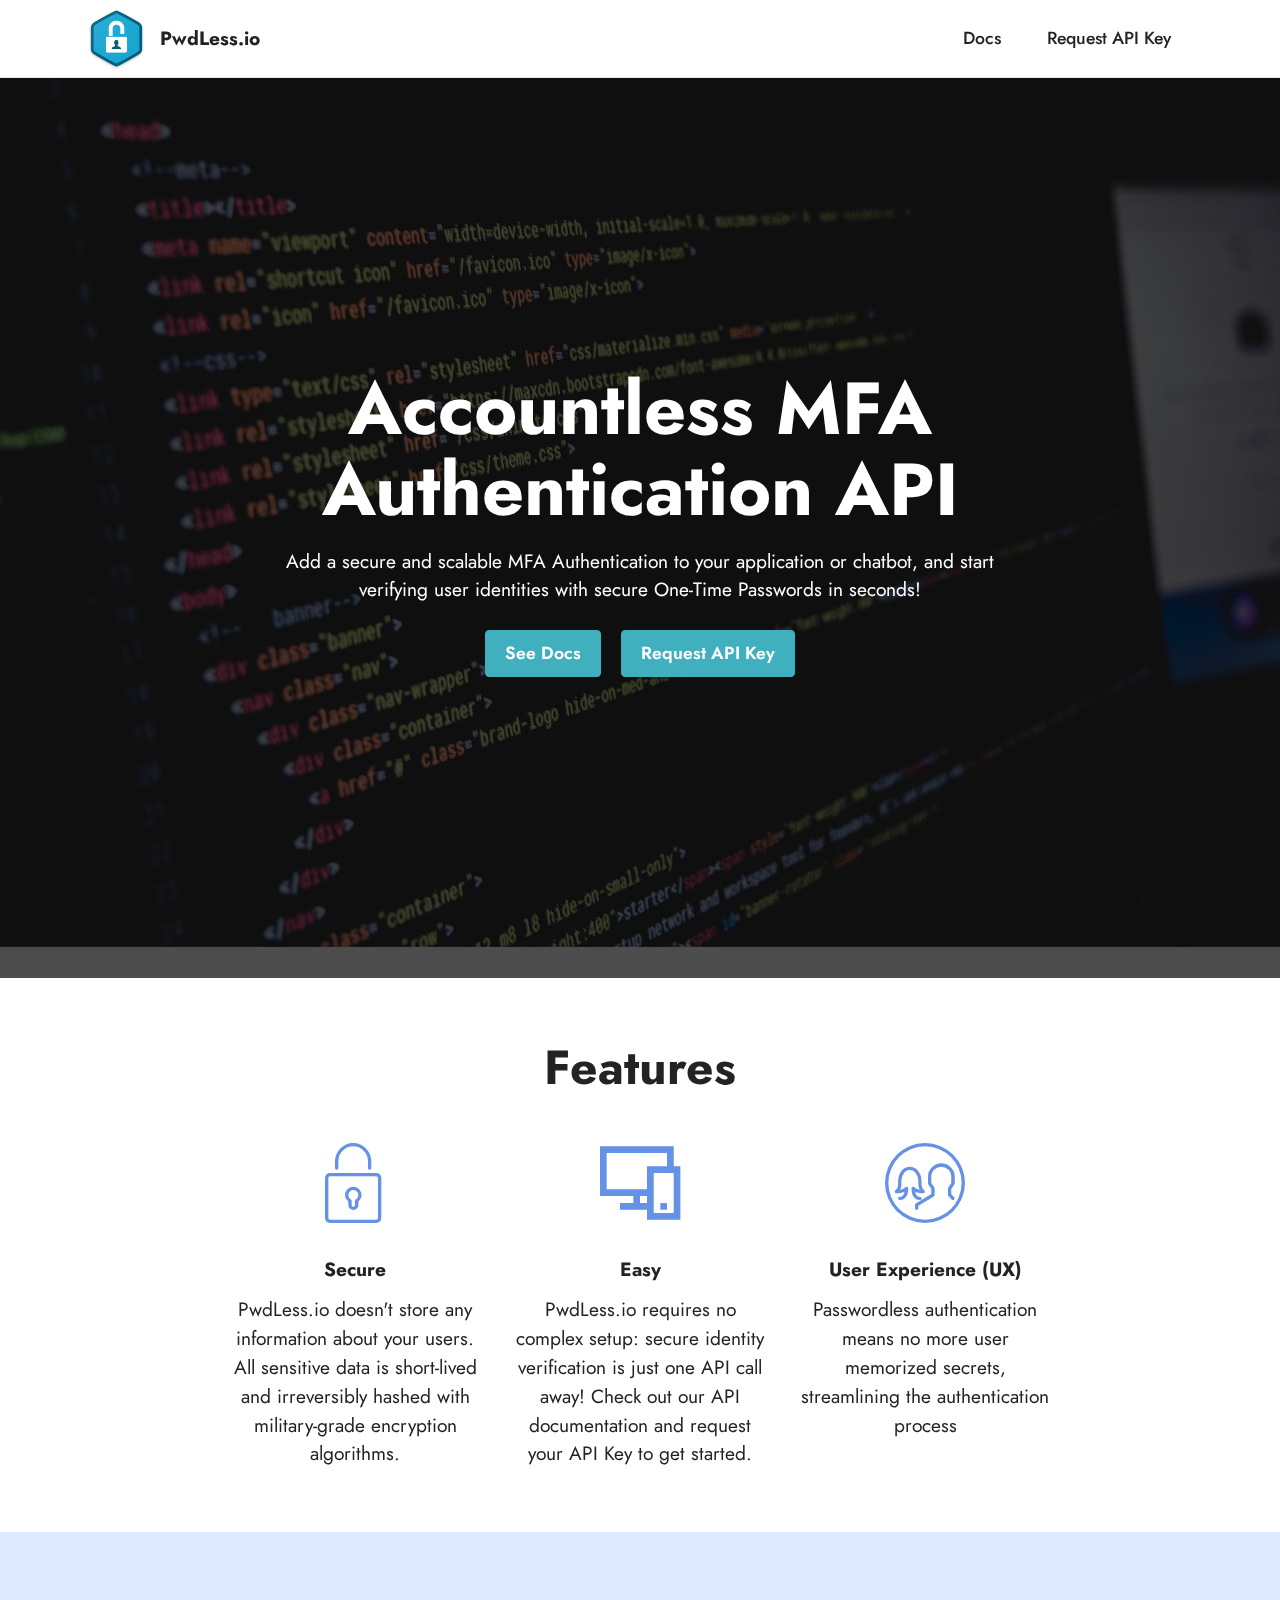
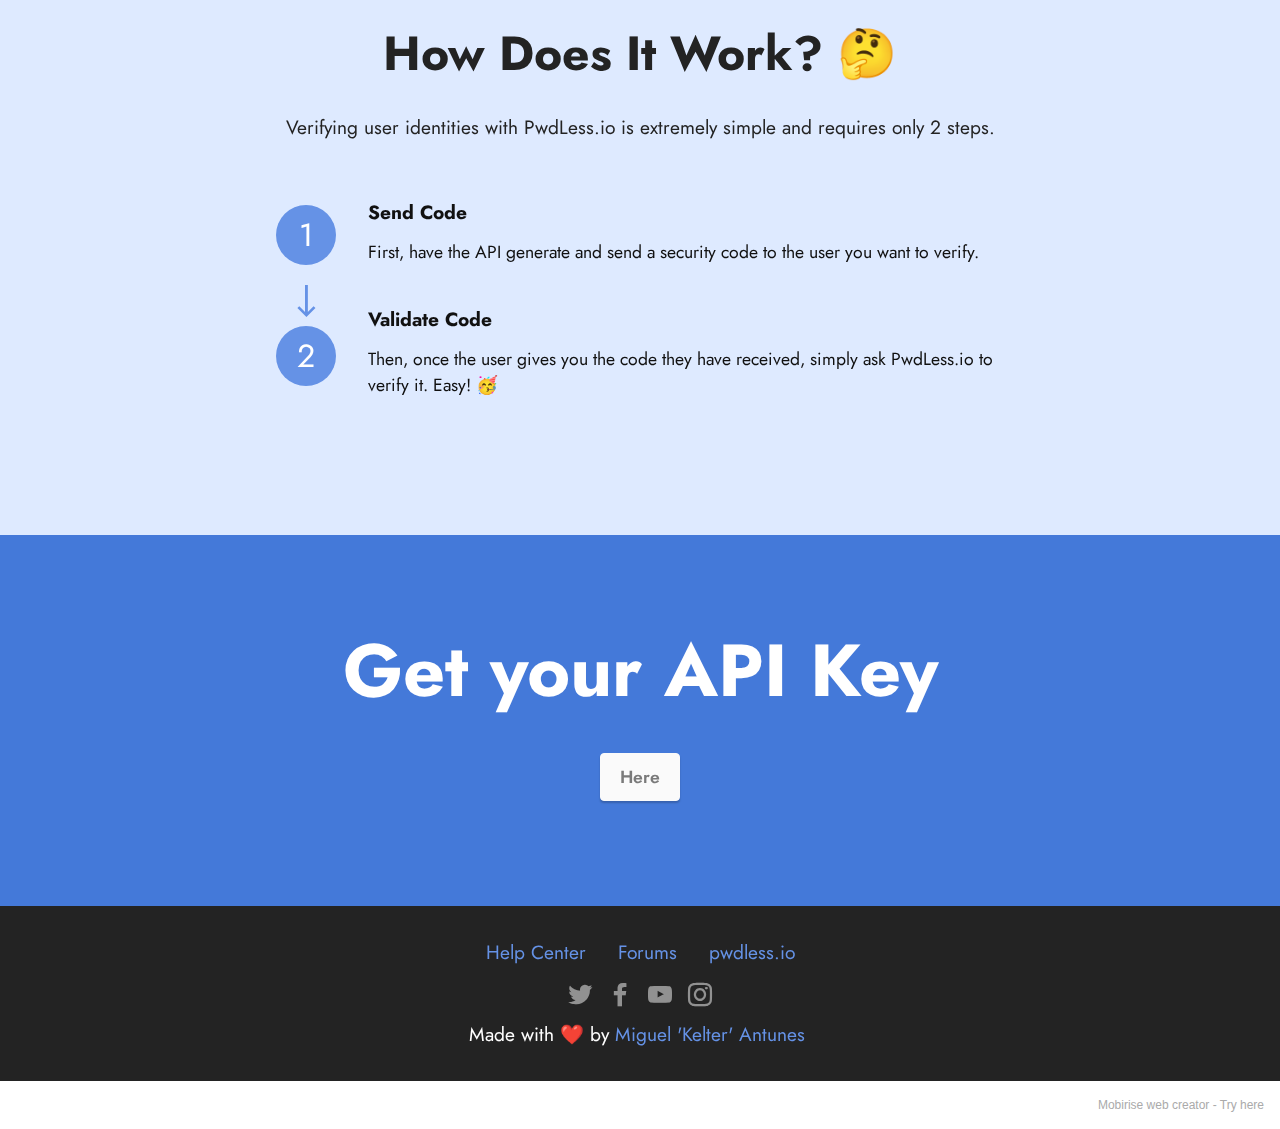
==== index.html @ aa544a19 "footer" ====
<!DOCTYPE html>
<html  >
<head>
  <!-- Site made with Mobirise Website Builder v5.3.5, https://mobirise.com -->
  <meta charset="UTF-8">
  <meta http-equiv="X-UA-Compatible" content="IE=edge">
  <meta name="generator" content="Mobirise v5.3.5, mobirise.com">
  <meta name="viewport" content="width=device-width, initial-scale=1, minimum-scale=1">
  <link rel="shortcut icon" href="assets/images/web-hi-res-512-121x121.png" type="image/x-icon">
  <meta name="description" content="">
  
  
  <title>Home</title>
  <link rel="stylesheet" href="assets/web/assets/mobirise-icons2/mobirise2.css">
  <link rel="stylesheet" href="assets/web/assets/mobirise-icons/mobirise-icons.css">
  <link rel="stylesheet" href="assets/tether/tether.min.css">
  <link rel="stylesheet" href="assets/bootstrap/css/bootstrap.min.css">
  <link rel="stylesheet" href="assets/bootstrap/css/bootstrap-grid.min.css">
  <link rel="stylesheet" href="assets/bootstrap/css/bootstrap-reboot.min.css">
  <link rel="stylesheet" href="assets/dropdown/css/style.css">
  <link rel="stylesheet" href="assets/socicon/css/styles.css">
  <link rel="stylesheet" href="assets/theme/css/style.css">
  <link rel="preload" href="https://fonts.googleapis.com/css?family=Jost:100,200,300,400,500,600,700,800,900,100i,200i,300i,400i,500i,600i,700i,800i,900i&display=swap" as="style" onload="this.onload=null;this.rel='stylesheet'">
  <noscript><link rel="stylesheet" href="https://fonts.googleapis.com/css?family=Jost:100,200,300,400,500,600,700,800,900,100i,200i,300i,400i,500i,600i,700i,800i,900i&display=swap"></noscript>
  <link rel="preload" as="style" href="assets/mobirise/css/mbr-additional.css"><link rel="stylesheet" href="assets/mobirise/css/mbr-additional.css" type="text/css">
  
  
  
  
</head>
<body>
  
  <section class="menu cid-s48OLK6784" once="menu" id="menu1-h">
    
    <nav class="navbar navbar-dropdown navbar-expand-lg">
        <div class="container">
            <div class="navbar-brand">
                <span class="navbar-logo">
                    <a href="https://pwdless.io/">
                        <img src="assets/images/web-hi-res-512-121x121.png" alt="pwdless.io" style="height: 3.8rem;">
                    </a>
                </span>
                <span class="navbar-caption-wrap"><a class="navbar-caption text-black display-7" href="https://mobiri.se">PwdLess.io</a></span>
            </div>
            <button class="navbar-toggler" type="button" data-toggle="collapse" data-target="#navbarSupportedContent" aria-controls="navbarNavAltMarkup" aria-expanded="false" aria-label="Toggle navigation">
                <div class="hamburger">
                    <span></span>
                    <span></span>
                    <span></span>
                    <span></span>
                </div>
            </button>
            <div class="collapse navbar-collapse" id="navbarSupportedContent">
                <ul class="navbar-nav nav-dropdown nav-right" data-app-modern-menu="true"><li class="nav-item"><a class="nav-link link text-black text-primary display-4" href="https://pwdless.io/#">Docs</a></li><li class="nav-item"><a class="nav-link link text-black text-primary display-4" href="https://pwdless.io/#">Request API Key</a></li></ul>
                
                
            </div>
        </div>
    </nav>

</section>

<section class="header1 cid-s48MCQYojq mbr-fullscreen mbr-parallax-background" id="header1-f">

    

    <div class="mbr-overlay" style="opacity: 0.7; background-color: rgb(0, 0, 0);"></div>

    <div class="align-center container">
        <div class="row justify-content-center">
            <div class="col-12 col-lg-8">
                <h1 class="mbr-section-title mbr-fonts-style mb-3 display-1"><strong>Accountless MFA Authentication API</strong></h1>
                
                <p class="mbr-text mbr-fonts-style display-7">Add a secure and scalable MFA Authentication to your application or chatbot, and start verifying user identities with secure One-Time Passwords in seconds!</p>
                <div class="mbr-section-btn mt-3"><a class="btn btn-success display-4" href="https://pwdless.io/#">See Docs</a> <a class="btn btn-success display-4" href="https://pwdless.io/#">Request API Key</a></div>
            </div>
        </div>
    </div>
</section>

<section class="features1 cid-swyswLSyvm" id="features1-l">
    

    
    <div class="container">
        <div class="row">
            <div class="col-12 col-lg-9">
                <h3 class="mbr-section-title mbr-fonts-style align-center mb-0 display-2">
                    <strong>Features</strong>
                </h3>
                
            </div>
        </div>
        <div class="row">
            <div class="card col-12 col-md-6 col-lg-3">
                <div class="card-wrapper">
                    <div class="card-box align-center">
                        <div class="iconfont-wrapper">
                            <span class="mbr-iconfont mbri-lock"></span>
                        </div>
                        <h5 class="card-title mbr-fonts-style display-7"><strong>Secure</strong></h5>
                        <p class="card-text mbr-fonts-style display-7">PwdLess.io doesn't store any information about your users. All sensitive data is short-lived and irreversibly hashed with military-grade encryption algorithms.</p>
                    </div>
                </div>
            </div>
            <div class="card col-12 col-md-6 col-lg-3">
                <div class="card-wrapper">
                    <div class="card-box align-center">
                        <div class="iconfont-wrapper">
                            <span class="mbr-iconfont mobi-mbri-responsive-2 mobi-mbri"></span>
                        </div>
                        <h5 class="card-title mbr-fonts-style display-7"><strong>Easy</strong></h5>
                        <p class="card-text mbr-fonts-style display-7">PwdLess.io requires no complex setup: secure identity verification is just one API call away! Check out our API documentation and request your API Key to get started.</p>
                    </div>
                </div>
            </div>
            <div class="card col-12 col-md-6 col-lg-3">
                <div class="card-wrapper">
                    <div class="card-box align-center">
                        <div class="iconfont-wrapper">
                            <span class="mbr-iconfont mbri-users"></span>
                        </div>
                        <h5 class="card-title mbr-fonts-style display-7"><strong>User Experience (UX)</strong></h5>
                        <p class="card-text mbr-fonts-style display-7">Passwordless authentication means no more user memorized secrets, streamlining the authentication process</p>
                    </div>
                </div>
            </div>
            
        </div>
    </div>
</section>

<section class="features19 cid-swyvtxEwFN" id="features20-n">

    
    
    <div class="container">
        <div class="row justify-content-center">
            <div class="col-md-12 col-lg-9">
                <div class="card-wrapper pb-4">
                    <div class="card-box align-center">
                        <h4 class="card-title mbr-fonts-style mb-4 display-2"><strong>How Does It Work? 🤔</strong></h4>
                        <p class="mbr-text mbr-fonts-style mb-4 display-7">
                            Verifying user identities with PwdLess.io is extremely simple and requires only 2 steps.</p>
                        
                    </div>
                </div>
            </div>
            <div class="col-12 col-md-8">
                <div class="item mbr-flex">
                    <div class="icon-box">
                        <span class="step-number mbr-fonts-style display-5">1</span>
                    </div>
                    <div class="text-box">
                        <h4 class="icon-title card-title mbr-black mbr-fonts-style display-7"><strong>Send Code</strong></h4>
                        <h5 class="icon-text mbr-black mbr-fonts-style display-4">First, have the API generate and send a security code to the user you want to verify.</h5>
                    </div>
                </div>
                <div class="item mbr-flex last">
                    <div class="icon-box">
                        <span class="step-number mbr-fonts-style display-5">2</span>
                    </div>
                    <div class="text-box">
                        <h4 class="icon-title card-title mbr-black mbr-fonts-style display-7">
                            <strong>Validate Code</strong></h4>
                        <h5 class="icon-text mbr-black mbr-fonts-style display-4">Then, once the user gives you the code they have received, simply ask PwdLess.io to verify it. Easy! 🥳</h5>
                    </div>
                </div>
                
                
                
                
                
                
                
                
            </div>
        </div>
    </div>
</section>

<section class="info1 cid-swywL9Rczy" id="info1-o">
    
    
    <div class="align-center container">
        <div class="row justify-content-center">
            <div class="col-12 col-lg-8">
                <h3 class="mbr-section-title mb-4 mbr-fonts-style display-1">
                    <strong>Get your API Key</strong></h3>
                
                <div class="mbr-section-btn"><a class="btn btn-white display-4" href="https://mobiri.se">Here</a></div>
            </div>
        </div>
    </div>
</section>

<section class="footer3 cid-s48P1Icc8J" once="footers" id="footer3-i">

    

    

    <div class="container">
        <div class="media-container-row align-center mbr-white">
            <div class="row row-links">
                <ul class="foot-menu">
                    
                    
                    
                    
                    
                <li class="foot-menu-item mbr-fonts-style display-7"><a href="index.html" class="text-primary">Help Center</a></li><li class="foot-menu-item mbr-fonts-style display-7"><a href="index.html" class="text-primary">Forums</a></li><li class="foot-menu-item mbr-fonts-style display-7"><a href="index.html" class="text-primary">pwdless.io</a></li></ul>
            </div>
            <div class="row social-row">
                <div class="social-list align-right pb-2">
                    
                    
                    
                    
                    
                    
                <div class="soc-item">
                        <a href="https://pwdless.io/#" target="_blank">
                            <span class="mbr-iconfont mbr-iconfont-social socicon-twitter socicon"></span>
                        </a>
                    </div><div class="soc-item">
                        <a href="https://pwdless.io/#" target="_blank">
                            <span class="mbr-iconfont mbr-iconfont-social socicon-facebook socicon"></span>
                        </a>
                    </div><div class="soc-item">
                        <a href="https://pwdless.io/#" target="_blank">
                            <span class="mbr-iconfont mbr-iconfont-social socicon-youtube socicon"></span>
                        </a>
                    </div><div class="soc-item">
                        <a href="https://pwdless.io/#" target="_blank">
                            <span class="mbr-iconfont mbr-iconfont-social socicon-instagram socicon"></span>
                        </a>
                    </div></div>
            </div>
            <div class="row row-copirayt">
                <p class="mbr-text mb-0 mbr-fonts-style mbr-white align-center display-7">
                    Made with&nbsp;❤️ by <a href="https://miguel-antunes.outsystemscloud.com/aboutme/?ref=pwdless.io" class="text-primary" target="_blank">Miguel 'Kelter' Antunes</a>&nbsp;</p>
            </div>
        </div>
    </div>
</section><section style="background-color: #fff; font-family: -apple-system, BlinkMacSystemFont, 'Segoe UI', 'Roboto', 'Helvetica Neue', Arial, sans-serif; color:#aaa; font-size:12px; padding: 0; align-items: center; display: flex;"><a href="https://mobirise.site/h" style="flex: 1 1; height: 3rem; padding-left: 1rem;"></a><p style="flex: 0 0 auto; margin:0; padding-right:1rem;">Mobirise web creator - <a href="https://mobirise.site/o" style="color:#aaa;">Try here</a></p></section><script src="assets/web/assets/jquery/jquery.min.js"></script>  <script src="assets/popper/popper.min.js"></script>  <script src="assets/tether/tether.min.js"></script>  <script src="assets/bootstrap/js/bootstrap.min.js"></script>  <script src="assets/smoothscroll/smooth-scroll.js"></script>  <script src="assets/parallax/jarallax.min.js"></script>  <script src="assets/dropdown/js/nav-dropdown.js"></script>  <script src="assets/dropdown/js/navbar-dropdown.js"></script>  <script src="assets/touchswipe/jquery.touch-swipe.min.js"></script>  <script src="assets/theme/js/script.js"></script>  
  
  
</body>
</html>
---- assets/web/assets/mobirise-icons2/mobirise2.css ----
@font-face {
  font-family: 'Moririse2';
  font-display: swap;
  src:  url('mobirise2.eot?f2bix4');
  src:  url('mobirise2.eot?f2bix4#iefix') format('embedded-opentype'),
    url('mobirise2.ttf?f2bix4') format('truetype'),
    url('mobirise2.woff?f2bix4') format('woff'),
    url('mobirise2.svg?f2bix4#mobirise2') format('svg');
  font-weight: normal;
  font-style: normal;
}

[class^="mobi-"], [class*=" mobi-"] {
  /* use !important to prevent issues with browser extensions that change fonts */
  font-family: 'Moririse2' !important;
  speak: none;
  font-style: normal;
  font-weight: normal;
  font-variant: normal;
  text-transform: none;
  line-height: 1;

  /* Better Font Rendering =========== */
  -webkit-font-smoothing: antialiased;
  -moz-osx-font-smoothing: grayscale;
}

.mobi-mbri-add-submenu:before {
  content: "\e900";
}
.mobi-mbri-alert:before {
  content: "\e901";
}
.mobi-mbri-align-center:before {
  content: "\e902";
}
.mobi-mbri-align-justify:before {
  content: "\e903";
}
.mobi-mbri-align-left:before {
  content: "\e904";
}
.mobi-mbri-align-right:before {
  content: "\e905";
}
.mobi-mbri-android:before {
  content: "\e906";
}
.mobi-mbri-apple:before {
  content: "\e907";
}
.mobi-mbri-arrow-down:before {
  content: "\e908";
}
.mobi-mbri-arrow-next:before {
  content: "\e909";
}
.mobi-mbri-arrow-prev:before {
  content: "\e90a";
}
.mobi-mbri-arrow-up:before {
  content: "\e90b";
}
.mobi-mbri-bold:before {
  content: "\e90c";
}
.mobi-mbri-bookmark:before {
  content: "\e90d";
}
.mobi-mbri-bootstrap:before {
  content: "\e90e";
}
.mobi-mbri-briefcase:before {
  content: "\e90f";
}
.mobi-mbri-browse:before {
  content: "\e910";
}
.mobi-mbri-bulleted-list:before {
  content: "\e911";
}
.mobi-mbri-calendar:before {
  content: "\e912";
}
.mobi-mbri-camera:before {
  content: "\e913";
}
.mobi-mbri-cart-add:before {
  content: "\e914";
}
.mobi-mbri-cart-full:before {
  content: "\e915";
}
.mobi-mbri-cash:before {
  content: "\e916";
}
.mobi-mbri-change-style:before {
  content: "\e917";
}
.mobi-mbri-chat:before {
  content: "\e918";
}
.mobi-mbri-clock:before {
  content: "\e919";
}
.mobi-mbri-close:before {
  content: "\e91a";
}
.mobi-mbri-cloud:before {
  content: "\e91b";
}
.mobi-mbri-code:before {
  content: "\e91c";
}
.mobi-mbri-contact-form:before {
  content: "\e91d";
}
.mobi-mbri-credit-card:before {
  content: "\e91e";
}
.mobi-mbri-cursor-click:before {
  content: "\e91f";
}
.mobi-mbri-cust-feedback:before {
  content: "\e920";
}
.mobi-mbri-database:before {
  content: "\e921";
}
.mobi-mbri-delivery:before {
  content: "\e922";
}
.mobi-mbri-desktop:before {
  content: "\e923";
}
.mobi-mbri-devices:before {
  content: "\e924";
}
.mobi-mbri-down:before {
  content: "\e925";
}
.mobi-mbri-download-2:before {
  content: "\e926";
}
.mobi-mbri-download:before {
  content: "\e927";
}
.mobi-mbri-drag-n-drop-2:before {
  content: "\e928";
}
.mobi-mbri-drag-n-drop:before {
  content: "\e929";
}
.mobi-mbri-edit-2:before {
  content: "\e92a";
}
.mobi-mbri-edit:before {
  content: "\e92b";
}
.mobi-mbri-error:before {
  content: "\e92c";
}
.mobi-mbri-extension:before {
  content: "\e92d";
}
.mobi-mbri-features:before {
  content: "\e92e";
}
.mobi-mbri-file:before {
  content: "\e92f";
}
.mobi-mbri-flag:before {
  content: "\e930";
}
.mobi-mbri-folder:before {
  content: "\e931";
}
.mobi-mbri-gift:before {
  content: "\e932";
}
.mobi-mbri-github:before {
  content: "\e933";
}
.mobi-mbri-globe-2:before {
  content: "\e934";
}
.mobi-mbri-globe:before {
  content: "\e935";
}
.mobi-mbri-growing-chart:before {
  content: "\e936";
}
.mobi-mbri-hearth:before {
  content: "\e937";
}
.mobi-mbri-help:before {
  content: "\e938";
}
.mobi-mbri-home:before {
  content: "\e939";
}
.mobi-mbri-hot-cup:before {
  content: "\e93a";
}
.mobi-mbri-idea:before {
  content: "\e93b";
}
.mobi-mbri-image-gallery:before {
  content: "\e93c";
}
.mobi-mbri-image-slider:before {
  content: "\e93d";
}
.mobi-mbri-info:before {
  content: "\e93e";
}
.mobi-mbri-italic:before {
  content: "\e93f";
}
.mobi-mbri-key:before {
  content: "\e940";
}
.mobi-mbri-laptop:before {
  content: "\e941";
}
.mobi-mbri-layers:before {
  content: "\e942";
}
.mobi-mbri-left-right:before {
  content: "\e943";
}
.mobi-mbri-left:before {
  content: "\e944";
}
.mobi-mbri-letter:before {
  content: "\e945";
}
.mobi-mbri-like:before {
  content: "\e946";
}
.mobi-mbri-link:before {
  content: "\e947";
}
.mobi-mbri-lock:before {
  content: "\e948";
}
.mobi-mbri-login:before {
  content: "\e949";
}
.mobi-mbri-logout:before {
  content: "\e94a";
}
.mobi-mbri-magic-stick:before {
  content: "\e94b";
}
.mobi-mbri-map-pin:before {
  content: "\e94c";
}
.mobi-mbri-menu:before {
  content: "\e94d";
}
.mobi-mbri-mobile-2:before {
  content: "\e94e";
}
.mobi-mbri-mobile-horizontal:before {
  content: "\e94f";
}
.mobi-mbri-mobile:before {
  content: "\e950";
}
.mobi-mbri-mobirise:before {
  content: "\e951";
}
.mobi-mbri-more-horizontal:before {
  content: "\e952";
}
.mobi-mbri-more-vertical:before {
  content: "\e953";
}
.mobi-mbri-music:before {
  content: "\e954";
}
.mobi-mbri-new-file:before {
  content: "\e955";
}
.mobi-mbri-numbered-list:before {
  content: "\e956";
}
.mobi-mbri-opened-folder:before {
  content: "\e957";
}
.mobi-mbri-pages:before {
  content: "\e958";
}
.mobi-mbri-paper-plane:before {
  content: "\e959";
}
.mobi-mbri-paperclip:before {
  content: "\e95a";
}
.mobi-mbri-phone:before {
  content: "\e95b";
}
.mobi-mbri-photo:before {
  content: "\e95c";
}
.mobi-mbri-photos:before {
  content: "\e95d";
}
.mobi-mbri-pin:before {
  content: "\e95e";
}
.mobi-mbri-play:before {
  content: "\e95f";
}
.mobi-mbri-plus:before {
  content: "\e960";
}
.mobi-mbri-preview:before {
  content: "\e961";
}
.mobi-mbri-print:before {
  content: "\e962";
}
.mobi-mbri-protect:before {
  content: "\e963";
}
.mobi-mbri-question:before {
  content: "\e964";
}
.mobi-mbri-quote-left:before {
  content: "\e965";
}
.mobi-mbri-quote-right:before {
  content: "\e966";
}
.mobi-mbri-redo:before {
  content: "\e967";
}
.mobi-mbri-refresh:before {
  content: "\e968";
}
.mobi-mbri-responsive-2:before {
  content: "\e969";
}
.mobi-mbri-responsive:before {
  content: "\e96a";
}
.mobi-mbri-right:before {
  content: "\e96b";
}
.mobi-mbri-rocket:before {
  content: "\e96c";
}
.mobi-mbri-sad-face:before {
  content: "\e96d";
}
.mobi-mbri-sale:before {
  content: "\e96e";
}
.mobi-mbri-save:before {
  content: "\e96f";
}
.mobi-mbri-search:before {
  content: "\e970";
}
.mobi-mbri-setting-2:before {
  content: "\e971";
}
.mobi-mbri-setting-3:before {
  content: "\e972";
}
.mobi-mbri-setting:before {
  content: "\e973";
}
.mobi-mbri-share:before {
  content: "\e974";
}
.mobi-mbri-shopping-bag:before {
  content: "\e975";
}
.mobi-mbri-shopping-basket:before {
  content: "\e976";
}
.mobi-mbri-shopping-cart:before {
  content: "\e977";
}
.mobi-mbri-sites:before {
  content: "\e978";
}
.mobi-mbri-smile-face:before {
  content: "\e979";
}
.mobi-mbri-speed:before {
  content: "\e97a";
}
.mobi-mbri-star:before {
  content: "\e97b";
}
.mobi-mbri-success:before {
  content: "\e97c";
}
.mobi-mbri-sun:before {
  content: "\e97d";
}
.mobi-mbri-sun2:before {
  content: "\e97e";
}
.mobi-mbri-tablet-vertical:before {
  content: "\e97f";
}
.mobi-mbri-tablet:before {
  content: "\e980";
}
.mobi-mbri-target:before {
  content: "\e981";
}
.mobi-mbri-timer:before {
  content: "\e982";
}
.mobi-mbri-to-ftp:before {
  content: "\e983";
}
.mobi-mbri-to-local-drive:before {
  content: "\e984";
}
.mobi-mbri-touch-swipe:before {
  content: "\e985";
}
.mobi-mbri-touch:before {
  content: "\e986";
}
.mobi-mbri-trash:before {
  content: "\e987";
}
.mobi-mbri-underline:before {
  content: "\e988";
}
.mobi-mbri-undo:before {
  content: "\e989";
}
.mobi-mbri-unlink:before {
  content: "\e98a";
}
.mobi-mbri-unlock:before {
  content: "\e98b";
}
.mobi-mbri-up-down:before {
  content: "\e98c";
}
.mobi-mbri-up:before {
  content: "\e98d";
}
.mobi-mbri-update:before {
  content: "\e98e";
}
.mobi-mbri-upload-2:before {
  content: "\e98f";
}
.mobi-mbri-upload:before {
  content: "\e990";
}
.mobi-mbri-user-2:before {
  content: "\e991";
}
.mobi-mbri-user:before {
  content: "\e992";
}
.mobi-mbri-users:before {
  content: "\e993";
}
.mobi-mbri-video-play:before {
  content: "\e994";
}
.mobi-mbri-video:before {
  content: "\e995";
}
.mobi-mbri-watch:before {
  content: "\e996";
}
.mobi-mbri-website-theme-2:before {
  content: "\e997";
}
.mobi-mbri-website-theme:before {
  content: "\e998";
}
.mobi-mbri-wifi:before {
  content: "\e999";
}
.mobi-mbri-windows:before {
  content: "\e99a";
}
.mobi-mbri-zoom-in:before {
  content: "\e99b";
}
.mobi-mbri-zoom-out:before {
  content: "\e99c";
}
---- assets/web/assets/mobirise-icons/mobirise-icons.css ----
@font-face {
  font-family: 'MobiriseIcons';
  src:  url('mobirise-icons.eot?spat4u');
  src:  url('mobirise-icons.eot?spat4u#iefix') format('embedded-opentype'),
    url('mobirise-icons.ttf?spat4u') format('truetype'),
    url('mobirise-icons.woff?spat4u') format('woff'),
    url('mobirise-icons.svg?spat4u#MobiriseIcons') format('svg');
  font-weight: normal;
  font-style: normal;
  font-display: swap;
}

[class^="mbri-"], [class*=" mbri-"] {
  /* use !important to prevent issues with browser extensions that change fonts */
  font-family: MobiriseIcons !important;
  speak: none;
  font-style: normal;
  font-weight: normal;
  font-variant: normal;
  text-transform: none;
  line-height: 1;

  /* Better Font Rendering =========== */
  -webkit-font-smoothing: antialiased;
  -moz-osx-font-smoothing: grayscale;
}

.mbri-add-submenu:before {
  content: "\e900";
}
.mbri-alert:before {
  content: "\e901";
}
.mbri-align-center:before {
  content: "\e902";
}
.mbri-align-justify:before {
  content: "\e903";
}
.mbri-align-left:before {
  content: "\e904";
}
.mbri-align-right:before {
  content: "\e905";
}
.mbri-android:before {
  content: "\e906";
}
.mbri-apple:before {
  content: "\e907";
}
.mbri-arrow-down:before {
  content: "\e908";
}
.mbri-arrow-next:before {
  content: "\e909";
}
.mbri-arrow-prev:before {
  content: "\e90a";
}
.mbri-arrow-up:before {
  content: "\e90b";
}
.mbri-bold:before {
  content: "\e90c";
}
.mbri-bookmark:before {
  content: "\e90d";
}
.mbri-bootstrap:before {
  content: "\e90e";
}
.mbri-briefcase:before {
  content: "\e90f";
}
.mbri-browse:before {
  content: "\e910";
}
.mbri-bulleted-list:before {
  content: "\e911";
}
.mbri-calendar:before {
  content: "\e912";
}
.mbri-camera:before {
  content: "\e913";
}
.mbri-cart-add:before {
  content: "\e914";
}
.mbri-cart-full:before {
  content: "\e915";
}
.mbri-cash:before {
  content: "\e916";
}
.mbri-change-style:before {
  content: "\e917";
}
.mbri-chat:before {
  content: "\e918";
}
.mbri-clock:before {
  content: "\e919";
}
.mbri-close:before {
  content: "\e91a";
}
.mbri-cloud:before {
  content: "\e91b";
}
.mbri-code:before {
  content: "\e91c";
}
.mbri-contact-form:before {
  content: "\e91d";
}
.mbri-credit-card:before {
  content: "\e91e";
}
.mbri-cursor-click:before {
  content: "\e91f";
}
.mbri-cust-feedback:before {
  content: "\e920";
}
.mbri-database:before {
  content: "\e921";
}
.mbri-delivery:before {
  content: "\e922";
}
.mbri-desktop:before {
  content: "\e923";
}
.mbri-devices:before {
  content: "\e924";
}
.mbri-down:before {
  content: "\e925";
}
.mbri-download:before {
  content: "\e989";
}
.mbri-drag-n-drop:before {
  content: "\e927";
}
.mbri-drag-n-drop2:before {
  content: "\e928";
}
.mbri-edit:before {
  content: "\e929";
}
.mbri-edit2:before {
  content: "\e92a";
}
.mbri-error:before {
  content: "\e92b";
}
.mbri-extension:before {
  content: "\e92c";
}
.mbri-features:before {
  content: "\e92d";
}
.mbri-file:before {
  content: "\e92e";
}
.mbri-flag:before {
  content: "\e92f";
}
.mbri-folder:before {
  content: "\e930";
}
.mbri-gift:before {
  content: "\e931";
}
.mbri-github:before {
  content: "\e932";
}
.mbri-globe:before {
  content: "\e933";
}
.mbri-globe-2:before {
  content: "\e934";
}
.mbri-growing-chart:before {
  content: "\e935";
}
.mbri-hearth:before {
  content: "\e936";
}
.mbri-help:before {
  content: "\e937";
}
.mbri-home:before {
  content: "\e938";
}
.mbri-hot-cup:before {
  content: "\e939";
}
.mbri-idea:before {
  content: "\e93a";
}
.mbri-image-gallery:before {
  content: "\e93b";
}
.mbri-image-slider:before {
  content: "\e93c";
}
.mbri-info:before {
  content: "\e93d";
}
.mbri-italic:before {
  content: "\e93e";
}
.mbri-key:before {
  content: "\e93f";
}
.mbri-laptop:before {
  content: "\e940";
}
.mbri-layers:before {
  content: "\e941";
}
.mbri-left-right:before {
  content: "\e942";
}
.mbri-left:before {
  content: "\e943";
}
.mbri-letter:before {
  content: "\e944";
}
.mbri-like:before {
  content: "\e945";
}
.mbri-link:before {
  content: "\e946";
}
.mbri-lock:before {
  content: "\e947";
}
.mbri-login:before {
  content: "\e948";
}
.mbri-logout:before {
  content: "\e949";
}
.mbri-magic-stick:before {
  content: "\e94a";
}
.mbri-map-pin:before {
  content: "\e94b";
}
.mbri-menu:before {
  content: "\e94c";
}
.mbri-mobile:before {
  content: "\e94d";
}
.mbri-mobile2:before {
  content: "\e94e";
}
.mbri-mobirise:before {
  content: "\e94f";
}
.mbri-more-horizontal:before {
  content: "\e950";
}
.mbri-more-vertical:before {
  content: "\e951";
}
.mbri-music:before {
  content: "\e952";
}
.mbri-new-file:before {
  content: "\e953";
}
.mbri-numbered-list:before {
  content: "\e954";
}
.mbri-opened-folder:before {
  content: "\e955";
}
.mbri-pages:before {
  content: "\e956";
}
.mbri-paper-plane:before {
  content: "\e957";
}
.mbri-paperclip:before {
  content: "\e958";
}
.mbri-photo:before {
  content: "\e959";
}
.mbri-photos:before {
  content: "\e95a";
}
.mbri-pin:before {
  content: "\e95b";
}
.mbri-play:before {
  content: "\e95c";
}
.mbri-plus:before {
  content: "\e95d";
}
.mbri-preview:before {
  content: "\e95e";
}
.mbri-print:before {
  content: "\e95f";
}
.mbri-protect:before {
  content: "\e960";
}
.mbri-question:before {
  content: "\e961";
}
.mbri-quote-left:before {
  content: "\e962";
}
.mbri-quote-right:before {
  content: "\e963";
}
.mbri-refresh:before {
  content: "\e964";
}
.mbri-responsive:before {
  content: "\e965";
}
.mbri-right:before {
  content: "\e966";
}
.mbri-rocket:before {
  content: "\e967";
}
.mbri-sad-face:before {
  content: "\e968";
}
.mbri-sale:before {
  content: "\e969";
}
.mbri-save:before {
  content: "\e96a";
}
.mbri-search:before {
  content: "\e96b";
}
.mbri-setting:before {
  content: "\e96c";
}
.mbri-setting2:before {
  content: "\e96d";
}
.mbri-setting3:before {
  content: "\e96e";
}
.mbri-share:before {
  content: "\e96f";
}
.mbri-shopping-bag:before {
  content: "\e970";
}
.mbri-shopping-basket:before {
  content: "\e971";
}
.mbri-shopping-cart:before {
  content: "\e972";
}
.mbri-sites:before {
  content: "\e973";
}
.mbri-smile-face:before {
  content: "\e974";
}
.mbri-speed:before {
  content: "\e975";
}
.mbri-star:before {
  content: "\e976";
}
.mbri-success:before {
  content: "\e977";
}
.mbri-sun:before {
  content: "\e978";
}
.mbri-sun2:before {
  content: "\e979";
}
.mbri-tablet:before {
  content: "\e97a";
}
.mbri-tablet-vertical:before {
  content: "\e97b";
}
.mbri-target:before {
  content: "\e97c";
}
.mbri-timer:before {
  content: "\e97d";
}
.mbri-to-ftp:before {
  content: "\e97e";
}
.mbri-to-local-drive:before {
  content: "\e97f";
}
.mbri-touch-swipe:before {
  content: "\e980";
}
.mbri-touch:before {
  content: "\e981";
}
.mbri-trash:before {
  content: "\e982";
}
.mbri-underline:before {
  content: "\e983";
}
.mbri-unlink:before {
  content: "\e984";
}
.mbri-unlock:before {
  content: "\e985";
}
.mbri-up-down:before {
  content: "\e986";
}
.mbri-up:before {
  content: "\e987";
}
.mbri-update:before {
  content: "\e988";
}
.mbri-upload:before {
 content: "\e926"; 
}
.mbri-user:before {
  content: "\e98a";
}
.mbri-user2:before {
  content: "\e98b";
}
.mbri-users:before {
  content: "\e98c";
}
.mbri-video:before {
  content: "\e98d";
}
.mbri-video-play:before {
  content: "\e98e";
}
.mbri-watch:before {
  content: "\e98f";
}
.mbri-website-theme:before {
  content: "\e990";
}
.mbri-wifi:before {
  content: "\e991";
}
.mbri-windows:before {
  content: "\e992";
}
.mbri-zoom-out:before {
  content: "\e993";
}
.mbri-redo:before {
  content: "\e994";
}
.mbri-undo:before {
  content: "\e995";
}
---- assets/dropdown/css/style.css ----
.navbar-dropdown {
  left: 0;
  padding: 0;
  position: absolute;
  right: 0;
  top: 0;
  transition: all 0.45s ease;
  z-index: 1030;
  background: #282828; }
  .navbar-dropdown .navbar-logo {
    margin-right: 0.8rem;
    transition: margin 0.3s ease-in-out;
    vertical-align: middle; }
    .navbar-dropdown .navbar-logo img {
      height: 3.125rem;
      transition: all 0.3s ease-in-out; }
    .navbar-dropdown .navbar-logo.mbr-iconfont {
      font-size: 3.125rem;
      line-height: 3.125rem; }
  .navbar-dropdown .navbar-caption {
    font-weight: 700;
    white-space: normal;
    vertical-align: -4px;
    line-height: 3.125rem !important; }
    .navbar-dropdown .navbar-caption, .navbar-dropdown .navbar-caption:hover {
      color: inherit;
      text-decoration: none; }
  .navbar-dropdown .mbr-iconfont + .navbar-caption {
    vertical-align: -1px; }
  .navbar-dropdown.navbar-fixed-top {
    position: fixed; }
  .navbar-dropdown .navbar-brand span {
    vertical-align: -4px; }
  .navbar-dropdown.bg-color.transparent {
    background: none; }
  .navbar-dropdown.navbar-short .navbar-brand {
    padding: 0.625rem 0; }
    .navbar-dropdown.navbar-short .navbar-brand span {
      vertical-align: -1px; }
  .navbar-dropdown.navbar-short .navbar-caption {
    line-height: 2.375rem !important;
    vertical-align: -2px; }
  .navbar-dropdown.navbar-short .navbar-logo {
    margin-right: 0.5rem; }
    .navbar-dropdown.navbar-short .navbar-logo img {
      height: 2.375rem; }
    .navbar-dropdown.navbar-short .navbar-logo.mbr-iconfont {
      font-size: 2.375rem;
      line-height: 2.375rem; }
  .navbar-dropdown.navbar-short .mbr-table-cell {
    height: 3.625rem; }
  .navbar-dropdown .navbar-close {
    left: 0.6875rem;
    position: fixed;
    top: 0.75rem;
    z-index: 1000; }
  .navbar-dropdown .hamburger-icon {
    content: "";
    display: inline-block;
    vertical-align: middle;
    width: 16px;
    -webkit-box-shadow: 0 -6px 0 1px #282828,0 0 0 1px #282828,0 6px 0 1px #282828;
    -moz-box-shadow: 0 -6px 0 1px #282828,0 0 0 1px #282828,0 6px 0 1px #282828;
    box-shadow: 0 -6px 0 1px #282828,0 0 0 1px #282828,0 6px 0 1px #282828; }

.dropdown-menu .dropdown-toggle[data-toggle="dropdown-submenu"]::after {
  border-bottom: 0.35em solid transparent;
  border-left: 0.35em solid;
  border-right: 0;
  border-top: 0.35em solid transparent;
  margin-left: 0.3rem; }

.dropdown-menu .dropdown-item:focus {
  outline: 0; }

.nav-dropdown {
  font-size: 0.75rem;
  font-weight: 500;
  height: auto !important; }
  .nav-dropdown .nav-btn {
    padding-left: 1rem; }
  .nav-dropdown .link {
    margin: .667em 1.667em;
    font-weight: 500;
    padding: 0;
    transition: color .2s ease-in-out; }
    .nav-dropdown .link.dropdown-toggle {
      margin-right: 2.583em; }
      .nav-dropdown .link.dropdown-toggle::after {
        margin-left: .25rem;
        border-top: 0.35em solid;
        border-right: 0.35em solid transparent;
        border-left: 0.35em solid transparent;
        border-bottom: 0; }
      .nav-dropdown .link.dropdown-toggle[aria-expanded="true"] {
        margin: 0;
        padding: 0.667em 3.263em  0.667em 1.667em; }
  .nav-dropdown .link::after,
  .nav-dropdown .dropdown-item::after {
    color: inherit; }
  .nav-dropdown .btn {
    font-size: 0.75rem;
    font-weight: 700;
    letter-spacing: 0;
    margin-bottom: 0;
    padding-left: 1.25rem;
    padding-right: 1.25rem; }
  .nav-dropdown .dropdown-menu {
    border-radius: 0;
    border: 0;
    left: 0;
    margin: 0;
    padding-bottom: 1.25rem;
    padding-top: 1.25rem;
    position: relative; }
  .nav-dropdown .dropdown-submenu {
    margin-left: 0.125rem;
    top: 0; }
  .nav-dropdown .dropdown-item {
    font-weight: 500;
    line-height: 2;
    padding: 0.3846em 4.615em 0.3846em 1.5385em;
    position: relative;
    transition: color .2s ease-in-out, background-color .2s ease-in-out; }
    .nav-dropdown .dropdown-item::after {
      margin-top: -0.3077em;
      position: absolute;
      right: 1.1538em;
      top: 50%; }
    .nav-dropdown .dropdown-item:focus, .nav-dropdown .dropdown-item:hover {
      background: none; }

@media (max-width: 767px) {
  .nav-dropdown.navbar-toggleable-sm {
    bottom: 0;
    display: none;
    left: 0;
    overflow-x: hidden;
    position: fixed;
    top: 0;
    transform: translateX(-100%);
    -ms-transform: translateX(-100%);
    -webkit-transform: translateX(-100%);
    width: 18.75rem;
    z-index: 999; } }
.nav-dropdown.navbar-toggleable-xl {
  bottom: 0;
  display: none;
  left: 0;
  overflow-x: hidden;
  position: fixed;
  top: 0;
  transform: translateX(-100%);
  -ms-transform: translateX(-100%);
  -webkit-transform: translateX(-100%);
  width: 18.75rem;
  z-index: 999; }

.nav-dropdown-sm {
  display: block !important;
  overflow-x: hidden;
  overflow: auto;
  padding-top: 3.875rem; }
  .nav-dropdown-sm::after {
    content: "";
    display: block;
    height: 3rem;
    width: 100%; }
  .nav-dropdown-sm.collapse.in ~ .navbar-close {
    display: block !important; }
  .nav-dropdown-sm.collapsing, .nav-dropdown-sm.collapse.in {
    transform: translateX(0);
    -ms-transform: translateX(0);
    -webkit-transform: translateX(0);
    transition: all 0.25s ease-out;
    -webkit-transition: all 0.25s ease-out;
    background: #282828; }
  .nav-dropdown-sm.collapsing[aria-expanded="false"] {
    transform: translateX(-100%);
    -ms-transform: translateX(-100%);
    -webkit-transform: translateX(-100%); }
  .nav-dropdown-sm .nav-item {
    display: block;
    margin-left: 0 !important;
    padding-left: 0; }
  .nav-dropdown-sm .link,
  .nav-dropdown-sm .dropdown-item {
    border-top: 1px dotted rgba(255, 255, 255, 0.1);
    font-size: 0.8125rem;
    line-height: 1.6;
    margin: 0 !important;
    padding: 0.875rem 2.4rem 0.875rem 1.5625rem !important;
    position: relative;
    white-space: normal; }
    .nav-dropdown-sm .link:focus, .nav-dropdown-sm .link:hover,
    .nav-dropdown-sm .dropdown-item:focus,
    .nav-dropdown-sm .dropdown-item:hover {
      background: rgba(0, 0, 0, 0.2) !important;
      color: #c0a375; }
  .nav-dropdown-sm .nav-btn {
    position: relative;
    padding: 1.5625rem 1.5625rem 0 1.5625rem; }
    .nav-dropdown-sm .nav-btn::before {
      border-top: 1px dotted rgba(255, 255, 255, 0.1);
      content: "";
      left: 0;
      position: absolute;
      top: 0;
      width: 100%; }
    .nav-dropdown-sm .nav-btn + .nav-btn {
      padding-top: 0.625rem; }
      .nav-dropdown-sm .nav-btn + .nav-btn::before {
        display: none; }
  .nav-dropdown-sm .btn {
    padding: 0.625rem 0; }
  .nav-dropdown-sm .dropdown-toggle[data-toggle="dropdown-submenu"]::after {
    margin-left: .25rem;
    border-top: 0.35em solid;
    border-right: 0.35em solid transparent;
    border-left: 0.35em solid transparent;
    border-bottom: 0; }
  .nav-dropdown-sm .dropdown-toggle[data-toggle="dropdown-submenu"][aria-expanded="true"]::after {
    border-top: 0;
    border-right: 0.35em solid transparent;
    border-left: 0.35em solid transparent;
    border-bottom: 0.35em solid; }
  .nav-dropdown-sm .dropdown-menu {
    margin: 0;
    padding: 0;
    position: relative;
    top: 0;
    left: 0;
    width: 100%;
    border: 0;
    float: none;
    border-radius: 0;
    background: none; }
  .nav-dropdown-sm .dropdown-submenu {
    left: 100%;
    margin-left: 0.125rem;
    margin-top: -1.25rem;
    top: 0; }

.navbar-toggleable-sm .nav-dropdown .dropdown-menu {
  position: absolute; }

.navbar-toggleable-sm .nav-dropdown .dropdown-submenu {
  left: 100%;
  margin-left: 0.125rem;
  margin-top: -1.25rem;
  top: 0; }

.navbar-toggleable-sm.opened .nav-dropdown .dropdown-menu {
  position: relative; }

.navbar-toggleable-sm.opened .nav-dropdown .dropdown-submenu {
  left: 0;
  margin-left: 00rem;
  margin-top: 0rem;
  top: 0; }

.is-builder .nav-dropdown.collapsing {
  transition: none !important; }

/*# sourceMappingURL=style.css.map */
---- assets/socicon/css/styles.css ----
@charset "UTF-8";

@font-face {
  font-family: 'Socicon';
  src:  url('../fonts/socicon.eot');
  src:  url('../fonts/socicon.eot?#iefix') format('embedded-opentype'),
    url('../fonts/socicon.woff2') format('woff2'),
    url('../fonts/socicon.ttf') format('truetype'),
    url('../fonts/socicon.woff') format('woff'),
    url('../fonts/socicon.svg#socicon') format('svg');
  font-weight: normal;
  font-style: normal;
  font-display: swap;
}

[data-icon]:before {
  font-family: "socicon" !important;
  content: attr(data-icon);
  font-style: normal !important;
  font-weight: normal !important;
  font-variant: normal !important;
  text-transform: none !important;
  speak: none;
  line-height: 1;
  -webkit-font-smoothing: antialiased;
  -moz-osx-font-smoothing: grayscale;
}

[class^="socicon-"], [class*=" socicon-"] {
  /* use !important to prevent issues with browser extensions that change fonts */
  font-family: 'Socicon' !important;
  speak: none;
  font-style: normal;
  font-weight: normal;
  font-variant: normal;
  text-transform: none;
  line-height: 1;

  /* Better Font Rendering =========== */
  -webkit-font-smoothing: antialiased;
  -moz-osx-font-smoothing: grayscale;
}

.socicon-eitaa:before {
  content: "\e97c";
}
.socicon-soroush:before {
  content: "\e97d";
}
.socicon-bale:before {
  content: "\e97e";
}
.socicon-zazzle:before {
  content: "\e97b";
}
.socicon-society6:before {
  content: "\e97a";
}
.socicon-redbubble:before {
  content: "\e979";
}
.socicon-avvo:before {
  content: "\e978";
}
.socicon-stitcher:before {
  content: "\e977";
}
.socicon-googlehangouts:before {
  content: "\e974";
}
.socicon-dlive:before {
  content: "\e975";
}
.socicon-vsco:before {
  content: "\e976";
}
.socicon-flipboard:before {
  content: "\e973";
}
.socicon-ubuntu:before {
  content: "\e958";
}
.socicon-artstation:before {
  content: "\e959";
}
.socicon-invision:before {
  content: "\e95a";
}
.socicon-torial:before {
  content: "\e95b";
}
.socicon-collectorz:before {
  content: "\e95c";
}
.socicon-seenthis:before {
  content: "\e95d";
}
.socicon-googleplaymusic:before {
  content: "\e95e";
}
.socicon-debian:before {
  content: "\e95f";
}
.socicon-filmfreeway:before {
  content: "\e960";
}
.socicon-gnome:before {
  content: "\e961";
}
.socicon-itchio:before {
  content: "\e962";
}
.socicon-jamendo:before {
  content: "\e963";
}
.socicon-mix:before {
  content: "\e964";
}
.socicon-sharepoint:before {
  content: "\e965";
}
.socicon-tinder:before {
  content: "\e966";
}
.socicon-windguru:before {
  content: "\e967";
}
.socicon-cdbaby:before {
  content: "\e968";
}
.socicon-elementaryos:before {
  content: "\e969";
}
.socicon-stage32:before {
  content: "\e96a";
}
.socicon-tiktok:before {
  content: "\e96b";
}
.socicon-gitter:before {
  content: "\e96c";
}
.socicon-letterboxd:before {
  content: "\e96d";
}
.socicon-threema:before {
  content: "\e96e";
}
.socicon-splice:before {
  content: "\e96f";
}
.socicon-metapop:before {
  content: "\e970";
}
.socicon-naver:before {
  content: "\e971";
}
.socicon-remote:before {
  content: "\e972";
}
.socicon-internet:before {
  content: "\e957";
}
.socicon-moddb:before {
  content: "\e94b";
}
.socicon-indiedb:before {
  content: "\e94c";
}
.socicon-traxsource:before {
  content: "\e94d";
}
.socicon-gamefor:before {
  content: "\e94e";
}
.socicon-pixiv:before {
  content: "\e94f";
}
.socicon-myanimelist:before {
  content: "\e950";
}
.socicon-blackberry:before {
  content: "\e951";
}
.socicon-wickr:before {
  content: "\e952";
}
.socicon-spip:before {
  content: "\e953";
}
.socicon-napster:before {
  content: "\e954";
}
.socicon-beatport:before {
  content: "\e955";
}
.socicon-hackerone:before {
  content: "\e956";
}
.socicon-hackernews:before {
  content: "\e946";
}
.socicon-smashwords:before {
  content: "\e947";
}
.socicon-kobo:before {
  content: "\e948";
}
.socicon-bookbub:before {
  content: "\e949";
}
.socicon-mailru:before {
  content: "\e94a";
}
.socicon-gitlab:before {
  content: "\e945";
}
.socicon-instructables:before {
  content: "\e944";
}
.socicon-portfolio:before {
  content: "\e943";
}
.socicon-codered:before {
  content: "\e940";
}
.socicon-origin:before {
  content: "\e941";
}
.socicon-nextdoor:before {
  content: "\e942";
}
.socicon-udemy:before {
  content: "\e93f";
}
.socicon-livemaster:before {
  content: "\e93e";
}
.socicon-crunchbase:before {
  content: "\e93b";
}
.socicon-homefy:before {
  content: "\e93c";
}
.socicon-calendly:before {
  content: "\e93d";
}
.socicon-realtor:before {
  content: "\e90f";
}
.socicon-tidal:before {
  content: "\e910";
}
.socicon-qobuz:before {
  content: "\e911";
}
.socicon-natgeo:before {
  content: "\e912";
}
.socicon-mastodon:before {
  content: "\e913";
}
.socicon-unsplash:before {
  content: "\e914";
}
.socicon-homeadvisor:before {
  content: "\e915";
}
.socicon-angieslist:before {
  content: "\e916";
}
.socicon-codepen:before {
  content: "\e917";
}
.socicon-slack:before {
  content: "\e918";
}
.socicon-openaigym:before {
  content: "\e919";
}
.socicon-logmein:before {
  content: "\e91a";
}
.socicon-fiverr:before {
  content: "\e91b";
}
.socicon-gotomeeting:before {
  content: "\e91c";
}
.socicon-aliexpress:before {
  content: "\e91d";
}
.socicon-guru:before {
  content: "\e91e";
}
.socicon-appstore:before {
  content: "\e91f";
}
.socicon-homes:before {
  content: "\e920";
}
.socicon-zoom:before {
  content: "\e921";
}
.socicon-alibaba:before {
  content: "\e922";
}
.socicon-craigslist:before {
  content: "\e923";
}
.socicon-wix:before {
  content: "\e924";
}
.socicon-redfin:before {
  content: "\e925";
}
.socicon-googlecalendar:before {
  content: "\e926";
}
.socicon-shopify:before {
  content: "\e927";
}
.socicon-freelancer:before {
  content: "\e928";
}
.socicon-seedrs:before {
  content: "\e929";
}
.socicon-bing:before {
  content: "\e92a";
}
.socicon-doodle:before {
  content: "\e92b";
}
.socicon-bonanza:before {
  content: "\e92c";
}
.socicon-squarespace:before {
  content: "\e92d";
}
.socicon-toptal:before {
  content: "\e92e";
}
.socicon-gust:before {
  content: "\e92f";
}
.socicon-ask:before {
  content: "\e930";
}
.socicon-trulia:before {
  content: "\e931";
}
.socicon-loomly:before {
  content: "\e932";
}
.socicon-ghost:before {
  content: "\e933";
}
.socicon-upwork:before {
  content: "\e934";
}
.socicon-fundable:before {
  content: "\e935";
}
.socicon-booking:before {
  content: "\e936";
}
.socicon-googlemaps:before {
  content: "\e937";
}
.socicon-zillow:before {
  content: "\e938";
}
.socicon-niconico:before {
  content: "\e939";
}
.socicon-toneden:before {
  content: "\e93a";
}
.socicon-augment:before {
  content: "\e908";
}
.socicon-bitbucket:before {
  content: "\e909";
}
.socicon-fyuse:before {
  content: "\e90a";
}
.socicon-yt-gaming:before {
  content: "\e90b";
}
.socicon-sketchfab:before {
  content: "\e90c";
}
.socicon-mobcrush:before {
  content: "\e90d";
}
.socicon-microsoft:before {
  content: "\e90e";
}
.socicon-pandora:before {
  content: "\e907";
}
.socicon-messenger:before {
  content: "\e906";
}
.socicon-gamewisp:before {
  content: "\e905";
}
.socicon-bloglovin:before {
  content: "\e904";
}
.socicon-tunein:before {
  content: "\e903";
}
.socicon-gamejolt:before {
  content: "\e901";
}
.socicon-trello:before {
  content: "\e902";
}
.socicon-spreadshirt:before {
  content: "\e900";
}
.socicon-500px:before {
  content: "\e000";
}
.socicon-8tracks:before {
  content: "\e001";
}
.socicon-airbnb:before {
  content: "\e002";
}
.socicon-alliance:before {
  content: "\e003";
}
.socicon-amazon:before {
  content: "\e004";
}
.socicon-amplement:before {
  content: "\e005";
}
.socicon-android:before {
  content: "\e006";
}
.socicon-angellist:before {
  content: "\e007";
}
.socicon-apple:before {
  content: "\e008";
}
.socicon-appnet:before {
  content: "\e009";
}
.socicon-baidu:before {
  content: "\e00a";
}
.socicon-bandcamp:before {
  content: "\e00b";
}
.socicon-battlenet:before {
  content: "\e00c";
}
.socicon-mixer:before {
  content: "\e00d";
}
.socicon-bebee:before {
  content: "\e00e";
}
.socicon-bebo:before {
  content: "\e00f";
}
.socicon-behance:before {
  content: "\e010";
}
.socicon-blizzard:before {
  content: "\e011";
}
.socicon-blogger:before {
  content: "\e012";
}
.socicon-buffer:before {
  content: "\e013";
}
.socicon-chrome:before {
  content: "\e014";
}
.socicon-coderwall:before {
  content: "\e015";
}
.socicon-curse:before {
  content: "\e016";
}
.socicon-dailymotion:before {
  content: "\e017";
}
.socicon-deezer:before {
  content: "\e018";
}
.socicon-delicious:before {
  content: "\e019";
}
.socicon-deviantart:before {
  content: "\e01a";
}
.socicon-diablo:before {
  content: "\e01b";
}
.socicon-digg:before {
  content: "\e01c";
}
.socicon-discord:before {
  content: "\e01d";
}
.socicon-disqus:before {
  content: "\e01e";
}
.socicon-douban:before {
  content: "\e01f";
}
.socicon-draugiem:before {
  content: "\e020";
}
.socicon-dribbble:before {
  content: "\e021";
}
.socicon-drupal:before {
  content: "\e022";
}
.socicon-ebay:before {
  content: "\e023";
}
.socicon-ello:before {
  content: "\e024";
}
.socicon-endomodo:before {
  content: "\e025";
}
.socicon-envato:before {
  content: "\e026";
}
.socicon-etsy:before {
  content: "\e027";
}
.socicon-facebook:before {
  content: "\e028";
}
.socicon-feedburner:before {
  content: "\e029";
}
.socicon-filmweb:before {
  content: "\e02a";
}
.socicon-firefox:before {
  content: "\e02b";
}
.socicon-flattr:before {
  content: "\e02c";
}
.socicon-flickr:before {
  content: "\e02d";
}
.socicon-formulr:before {
  content: "\e02e";
}
.socicon-forrst:before {
  content: "\e02f";
}
.socicon-foursquare:before {
  content: "\e030";
}
.socicon-friendfeed:before {
  content: "\e031";
}
.socicon-github:before {
  content: "\e032";
}
.socicon-goodreads:before {
  content: "\e033";
}
.socicon-google:before {
  content: "\e034";
}
.socicon-googlescholar:before {
  content: "\e035";
}
.socicon-googlegroups:before {
  content: "\e036";
}
.socicon-googlephotos:before {
  content: "\e037";
}
.socicon-googleplus:before {
  content: "\e038";
}
.socicon-grooveshark:before {
  content: "\e039";
}
.socicon-hackerrank:before {
  content: "\e03a";
}
.socicon-hearthstone:before {
  content: "\e03b";
}
.socicon-hellocoton:before {
  content: "\e03c";
}
.socicon-heroes:before {
  content: "\e03d";
}
.socicon-smashcast:before {
  content: "\e03e";
}
.socicon-horde:before {
  content: "\e03f";
}
.socicon-houzz:before {
  content: "\e040";
}
.socicon-icq:before {
  content: "\e041";
}
.socicon-identica:before {
  content: "\e042";
}
.socicon-imdb:before {
  content: "\e043";
}
.socicon-instagram:before {
  content: "\e044";
}
.socicon-issuu:before {
  content: "\e045";
}
.socicon-istock:before {
  content: "\e046";
}
.socicon-itunes:before {
  content: "\e047";
}
.socicon-keybase:before {
  content: "\e048";
}
.socicon-lanyrd:before {
  content: "\e049";
}
.socicon-lastfm:before {
  content: "\e04a";
}
.socicon-line:before {
  content: "\e04b";
}
.socicon-linkedin:before {
  content: "\e04c";
}
.socicon-livejournal:before {
  content: "\e04d";
}
.socicon-lyft:before {
  content: "\e04e";
}
.socicon-macos:before {
  content: "\e04f";
}
.socicon-mail:before {
  content: "\e050";
}
.socicon-medium:before {
  content: "\e051";
}
.socicon-meetup:before {
  content: "\e052";
}
.socicon-mixcloud:before {
  content: "\e053";
}
.socicon-modelmayhem:before {
  content: "\e054";
}
.socicon-mumble:before {
  content: "\e055";
}
.socicon-myspace:before {
  content: "\e056";
}
.socicon-newsvine:before {
  content: "\e057";
}
.socicon-nintendo:before {
  content: "\e058";
}
.socicon-npm:before {
  content: "\e059";
}
.socicon-odnoklassniki:before {
  content: "\e05a";
}
.socicon-openid:before {
  content: "\e05b";
}
.socicon-opera:before {
  content: "\e05c";
}
.socicon-outlook:before {
  content: "\e05d";
}
.socicon-overwatch:before {
  content: "\e05e";
}
.socicon-patreon:before {
  content: "\e05f";
}
.socicon-paypal:before {
  content: "\e060";
}
.socicon-periscope:before {
  content: "\e061";
}
.socicon-persona:before {
  content: "\e062";
}
.socicon-pinterest:before {
  content: "\e063";
}
.socicon-play:before {
  content: "\e064";
}
.socicon-player:before {
  content: "\e065";
}
.socicon-playstation:before {
  content: "\e066";
}
.socicon-pocket:before {
  content: "\e067";
}
.socicon-qq:before {
  content: "\e068";
}
.socicon-quora:before {
  content: "\e069";
}
.socicon-raidcall:before {
  content: "\e06a";
}
.socicon-ravelry:before {
  content: "\e06b";
}
.socicon-reddit:before {
  content: "\e06c";
}
.socicon-renren:before {
  content: "\e06d";
}
.socicon-researchgate:before {
  content: "\e06e";
}
.socicon-residentadvisor:before {
  content: "\e06f";
}
.socicon-reverbnation:before {
  content: "\e070";
}
.socicon-rss:before {
  content: "\e071";
}
.socicon-sharethis:before {
  content: "\e072";
}
.socicon-skype:before {
  content: "\e073";
}
.socicon-slideshare:before {
  content: "\e074";
}
.socicon-smugmug:before {
  content: "\e075";
}
.socicon-snapchat:before {
  content: "\e076";
}
.socicon-songkick:before {
  content: "\e077";
}
.socicon-soundcloud:before {
  content: "\e078";
}
.socicon-spotify:before {
  content: "\e079";
}
.socicon-stackexchange:before {
  content: "\e07a";
}
.socicon-stackoverflow:before {
  content: "\e07b";
}
.socicon-starcraft:before {
  content: "\e07c";
}
.socicon-stayfriends:before {
  content: "\e07d";
}
.socicon-steam:before {
  content: "\e07e";
}
.socicon-storehouse:before {
  content: "\e07f";
}
.socicon-strava:before {
  content: "\e080";
}
.socicon-streamjar:before {
  content: "\e081";
}
.socicon-stumbleupon:before {
  content: "\e082";
}
.socicon-swarm:before {
  content: "\e083";
}
.socicon-teamspeak:before {
  content: "\e084";
}
.socicon-teamviewer:before {
  content: "\e085";
}
.socicon-technorati:before {
  content: "\e086";
}
.socicon-telegram:before {
  content: "\e087";
}
.socicon-tripadvisor:before {
  content: "\e088";
}
.socicon-tripit:before {
  content: "\e089";
}
.socicon-triplej:before {
  content: "\e08a";
}
.socicon-tumblr:before {
  content: "\e08b";
}
.socicon-twitch:before {
  content: "\e08c";
}
.socicon-twitter:before {
  content: "\e08d";
}
.socicon-uber:before {
  content: "\e08e";
}
.socicon-ventrilo:before {
  content: "\e08f";
}
.socicon-viadeo:before {
  content: "\e090";
}
.socicon-viber:before {
  content: "\e091";
}
.socicon-viewbug:before {
  content: "\e092";
}
.socicon-vimeo:before {
  content: "\e093";
}
.socicon-vine:before {
  content: "\e094";
}
.socicon-vkontakte:before {
  content: "\e095";
}
.socicon-warcraft:before {
  content: "\e096";
}
.socicon-wechat:before {
  content: "\e097";
}
.socicon-weibo:before {
  content: "\e098";
}
.socicon-whatsapp:before {
  content: "\e099";
}
.socicon-wikipedia:before {
  content: "\e09a";
}
.socicon-windows:before {
  content: "\e09b";
}
.socicon-wordpress:before {
  content: "\e09c";
}
.socicon-wykop:before {
  content: "\e09d";
}
.socicon-xbox:before {
  content: "\e09e";
}
.socicon-xing:before {
  content: "\e09f";
}
.socicon-yahoo:before {
  content: "\e0a0";
}
.socicon-yammer:before {
  content: "\e0a1";
}
.socicon-yandex:before {
  content: "\e0a2";
}
.socicon-yelp:before {
  content: "\e0a3";
}
.socicon-younow:before {
  content: "\e0a4";
}
.socicon-youtube:before {
  content: "\e0a5";
}
.socicon-zapier:before {
  content: "\e0a6";
}
.socicon-zerply:before {
  content: "\e0a7";
}
.socicon-zomato:before {
  content: "\e0a8";
}
.socicon-zynga:before {
  content: "\e0a9";
}
---- assets/theme/css/style.css ----
@charset "UTF-8";
section {
  background-color: #ffffff;
}

body {
  font-style: normal;
  line-height: 1.5;
  font-weight: 400;
  color: #232323;
  position: relative;
}

section,
.container,
.container-fluid {
  position: relative;
  word-wrap: break-word;
}

a.mbr-iconfont:hover {
  text-decoration: none;
}

.article .lead p,
.article .lead ul,
.article .lead ol,
.article .lead pre,
.article .lead blockquote {
  margin-bottom: 0;
}

a {
  font-style: normal;
  font-weight: 400;
  cursor: pointer;
}
a, a:hover {
  text-decoration: none;
}

.mbr-section-title {
  font-style: normal;
  line-height: 1.3;
}

.mbr-section-subtitle {
  line-height: 1.3;
}

.mbr-text {
  font-style: normal;
  line-height: 1.7;
}

h1,
h2,
h3,
h4,
h5,
h6,
.display-1,
.display-2,
.display-4,
.display-5,
.display-7,
span,
p,
a {
  line-height: 1;
  word-break: break-word;
  word-wrap: break-word;
  font-weight: 400;
}

b,
strong {
  font-weight: bold;
}

input:-webkit-autofill, input:-webkit-autofill:hover, input:-webkit-autofill:focus, input:-webkit-autofill:active {
  transition-delay: 9999s;
  -webkit-transition-property: background-color, color;
  transition-property: background-color, color;
}

textarea[type=hidden] {
  display: none;
}

section {
  background-position: 50% 50%;
  background-repeat: no-repeat;
  background-size: cover;
}
section .mbr-background-video,
section .mbr-background-video-preview {
  position: absolute;
  bottom: 0;
  left: 0;
  right: 0;
  top: 0;
}

.hidden {
  visibility: hidden;
}

.mbr-z-index20 {
  z-index: 20;
}

/*! Base colors */
.mbr-white {
  color: #ffffff;
}

.mbr-black {
  color: #111111;
}

.mbr-bg-white {
  background-color: #ffffff;
}

.mbr-bg-black {
  background-color: #000000;
}

/*! Text-aligns */
.align-left {
  text-align: left;
}

.align-center {
  text-align: center;
}

.align-right {
  text-align: right;
}

/*! Font-weight  */
.mbr-light {
  font-weight: 300;
}

.mbr-regular {
  font-weight: 400;
}

.mbr-semibold {
  font-weight: 500;
}

.mbr-bold {
  font-weight: 700;
}

/*! Media  */
.media-content {
  flex-basis: 100%;
}

.media-container-row {
  display: flex;
  flex-direction: row;
  flex-wrap: wrap;
  justify-content: center;
  align-content: center;
  align-items: start;
}
.media-container-row .media-size-item {
  width: 400px;
}

.media-container-column {
  display: flex;
  flex-direction: column;
  flex-wrap: wrap;
  justify-content: center;
  align-content: center;
  align-items: stretch;
}
.media-container-column > * {
  width: 100%;
}

@media (min-width: 992px) {
  .media-container-row {
    flex-wrap: nowrap;
  }
}
figure {
  margin-bottom: 0;
  overflow: hidden;
}

figure[mbr-media-size] {
  transition: width 0.1s;
}

img,
iframe {
  display: block;
  width: 100%;
}

.card {
  background-color: transparent;
  border: none;
}

.card-box {
  width: 100%;
}

.card-img {
  text-align: center;
  flex-shrink: 0;
  -webkit-flex-shrink: 0;
}

.media {
  max-width: 100%;
  margin: 0 auto;
}

.mbr-figure {
  align-self: center;
}

.media-container > div {
  max-width: 100%;
}

.mbr-figure img,
.card-img img {
  width: 100%;
}

@media (max-width: 991px) {
  .media-size-item {
    width: auto !important;
  }

  .media {
    width: auto;
  }

  .mbr-figure {
    width: 100% !important;
  }
}
/*! Buttons */
.mbr-section-btn {
  margin-left: -0.6rem;
  margin-right: -0.6rem;
  font-size: 0;
}

.btn {
  font-weight: 600;
  border-width: 1px;
  font-style: normal;
  margin: 0.6rem 0.6rem;
  white-space: normal;
  transition: all 0.2s ease-in-out;
  display: inline-flex;
  align-items: center;
  justify-content: center;
  word-break: break-word;
}

.btn-sm {
  font-weight: 600;
  letter-spacing: 0px;
  transition: all 0.3s ease-in-out;
}

.btn-md {
  font-weight: 600;
  letter-spacing: 0px;
  transition: all 0.3s ease-in-out;
}

.btn-lg {
  font-weight: 600;
  letter-spacing: 0px;
  transition: all 0.3s ease-in-out;
}

.btn-form {
  margin: 0;
}
.btn-form:hover {
  cursor: pointer;
}

nav .mbr-section-btn {
  margin-left: 0rem;
  margin-right: 0rem;
}

/*! Btn icon margin */
.btn .mbr-iconfont,
.btn.btn-sm .mbr-iconfont {
  order: 1;
  cursor: pointer;
  margin-left: 0.5rem;
  vertical-align: sub;
}

.btn.btn-md .mbr-iconfont,
.btn.btn-md .mbr-iconfont {
  margin-left: 0.8rem;
}

.mbr-regular {
  font-weight: 400;
}

.mbr-semibold {
  font-weight: 500;
}

.mbr-bold {
  font-weight: 700;
}

[type=submit] {
  -webkit-appearance: none;
}

/*! Full-screen */
.mbr-fullscreen .mbr-overlay {
  min-height: 100vh;
}

.mbr-fullscreen {
  display: flex;
  display: -moz-flex;
  display: -ms-flex;
  display: -o-flex;
  align-items: center;
  min-height: 100vh;
  padding-top: 3rem;
  padding-bottom: 3rem;
}

/*! Map */
.map {
  height: 25rem;
  position: relative;
}
.map iframe {
  width: 100%;
  height: 100%;
}

/*! Scroll to top arrow */
.mbr-arrow-up {
  bottom: 25px;
  right: 90px;
  position: fixed;
  text-align: right;
  z-index: 5000;
  color: #ffffff;
  font-size: 22px;
}

.mbr-arrow-up a {
  background: rgba(0, 0, 0, 0.2);
  border-radius: 50%;
  color: #fff;
  display: inline-block;
  height: 60px;
  width: 60px;
  border: 2px solid #fff;
  outline-style: none !important;
  position: relative;
  text-decoration: none;
  transition: all 0.3s ease-in-out;
  cursor: pointer;
  text-align: center;
}
.mbr-arrow-up a:hover {
  background-color: rgba(0, 0, 0, 0.4);
}
.mbr-arrow-up a i {
  line-height: 60px;
}

.mbr-arrow-up-icon {
  display: block;
  color: #fff;
}

.mbr-arrow-up-icon::before {
  content: "›";
  display: inline-block;
  font-family: serif;
  font-size: 22px;
  line-height: 1;
  font-style: normal;
  position: relative;
  top: 6px;
  left: -4px;
  transform: rotate(-90deg);
}

/*! Arrow Down */
.mbr-arrow {
  position: absolute;
  bottom: 45px;
  left: 50%;
  width: 60px;
  height: 60px;
  cursor: pointer;
  background-color: rgba(80, 80, 80, 0.5);
  border-radius: 50%;
  transform: translateX(-50%);
}
@media (max-width: 767px) {
  .mbr-arrow {
    display: none;
  }
}
.mbr-arrow > a {
  display: inline-block;
  text-decoration: none;
  outline-style: none;
  -webkit-animation: arrowdown 1.7s ease-in-out infinite;
          animation: arrowdown 1.7s ease-in-out infinite;
  color: #ffffff;
}
.mbr-arrow > a > i {
  position: absolute;
  top: -2px;
  left: 15px;
  font-size: 2rem;
}

#scrollToTop a i::before {
  content: "";
  position: absolute;
  display: block;
  border-bottom: 2.5px solid #fff;
  border-left: 2.5px solid #fff;
  width: 27.8%;
  height: 27.8%;
  left: 50%;
  top: 51%;
  transform: translateY(-30%) translateX(-50%) rotate(135deg);
}

@keyframes arrowdown {
  0% {
    transform: translateY(0px);
  }
  50% {
    transform: translateY(-5px);
  }
  100% {
    transform: translateY(0px);
  }
}
@-webkit-keyframes arrowdown {
  0% {
    transform: translateY(0px);
  }
  50% {
    transform: translateY(-5px);
  }
  100% {
    transform: translateY(0px);
  }
}
@media (max-width: 500px) {
  .mbr-arrow-up {
    left: 0;
    right: 0;
    text-align: center;
  }
}
/*Gradients animation*/
@keyframes gradient-animation {
  from {
    background-position: 0% 100%;
    -webkit-animation-timing-function: ease-in-out;
            animation-timing-function: ease-in-out;
  }
  to {
    background-position: 100% 0%;
    -webkit-animation-timing-function: ease-in-out;
            animation-timing-function: ease-in-out;
  }
}
@-webkit-keyframes gradient-animation {
  from {
    background-position: 0% 100%;
    -webkit-animation-timing-function: ease-in-out;
            animation-timing-function: ease-in-out;
  }
  to {
    background-position: 100% 0%;
    -webkit-animation-timing-function: ease-in-out;
            animation-timing-function: ease-in-out;
  }
}
.bg-gradient {
  background-size: 200% 200%;
  animation: gradient-animation 5s infinite alternate;
  -webkit-animation: gradient-animation 5s infinite alternate;
}

.menu .navbar-brand {
  display: -webkit-flex;
}
.menu .navbar-brand span {
  display: flex;
  display: -webkit-flex;
}
.menu .navbar-brand .navbar-caption-wrap {
  display: -webkit-flex;
}
.menu .navbar-brand .navbar-logo img {
  display: -webkit-flex;
  width: auto;
}
@media (min-width: 768px) and (max-width: 991px) {
  .menu .navbar-toggleable-sm .navbar-nav {
    display: -ms-flexbox;
  }
}
@media (max-width: 991px) {
  .menu .navbar-collapse {
    max-height: 93.5vh;
  }
  .menu .navbar-collapse.show {
    overflow: auto;
  }
}
@media (min-width: 992px) {
  .menu .navbar-nav.nav-dropdown {
    display: -webkit-flex;
  }
  .menu .navbar-toggleable-sm .navbar-collapse {
    display: -webkit-flex !important;
  }
  .menu .collapsed .navbar-collapse {
    max-height: 93.5vh;
  }
  .menu .collapsed .navbar-collapse.show {
    overflow: auto;
  }
}
@media (max-width: 767px) {
  .menu .navbar-collapse {
    max-height: 80vh;
  }
}

.nav-link .mbr-iconfont {
  margin-right: 0.5rem;
}

.navbar {
  display: -webkit-flex;
  -webkit-flex-wrap: wrap;
  -webkit-align-items: center;
  -webkit-justify-content: space-between;
}

.navbar-collapse {
  -webkit-flex-basis: 100%;
  -webkit-flex-grow: 1;
  -webkit-align-items: center;
}

.nav-dropdown .link {
  padding: 0.667em 1.667em !important;
  margin: 0 !important;
}

.nav {
  display: -webkit-flex;
  -webkit-flex-wrap: wrap;
}

.row {
  display: -webkit-flex;
  -webkit-flex-wrap: wrap;
}

.justify-content-center {
  -webkit-justify-content: center;
}

.form-inline {
  display: -webkit-flex;
}

.card-wrapper {
  -webkit-flex: 1;
}

.carousel-control {
  z-index: 10;
  display: -webkit-flex;
}

.carousel-controls {
  display: -webkit-flex;
}

.media {
  display: -webkit-flex;
}

.form-group:focus {
  outline: none;
}

.jq-selectbox__select {
  padding: 7px 0;
  position: relative;
}

.jq-selectbox__dropdown {
  overflow: hidden;
  border-radius: 10px;
  position: absolute;
  top: 100%;
  left: 0 !important;
  width: 100% !important;
}

.jq-selectbox__trigger-arrow {
  right: 0;
  transform: translateY(-50%);
}

.jq-selectbox li {
  padding: 1.07em 0.5em;
}

input[type=range] {
  padding-left: 0 !important;
  padding-right: 0 !important;
}

.modal-dialog,
.modal-content {
  height: 100%;
}

.modal-dialog .carousel-inner {
  height: calc(100vh - 1.75rem);
}
@media (max-width: 575px) {
  .modal-dialog .carousel-inner {
    height: calc(100vh - 1rem);
  }
}

.carousel-item {
  text-align: center;
}

.carousel-item img {
  margin: auto;
}

.navbar-toggler {
  align-self: flex-start;
  padding: 0.25rem 0.75rem;
  font-size: 1.25rem;
  line-height: 1;
  background: transparent;
  border: 1px solid transparent;
  border-radius: 0.25rem;
}

.navbar-toggler:focus,
.navbar-toggler:hover {
  text-decoration: none;
}

.navbar-toggler-icon {
  display: inline-block;
  width: 1.5em;
  height: 1.5em;
  vertical-align: middle;
  content: "";
  background: no-repeat center center;
  background-size: 100% 100%;
}

.navbar-toggler-left {
  position: absolute;
  left: 1rem;
}

.navbar-toggler-right {
  position: absolute;
  right: 1rem;
}

.card-img {
  width: auto;
}

.menu .navbar.collapsed:not(.beta-menu) {
  flex-direction: column;
}

.carousel-item.active,
.carousel-item-next,
.carousel-item-prev {
  display: flex;
}

.note-air-layout .dropup .dropdown-menu,
.note-air-layout .navbar-fixed-bottom .dropdown .dropdown-menu {
  bottom: initial !important;
}

html,
body {
  height: auto;
  min-height: 100vh;
}

.dropup .dropdown-toggle::after {
  display: none;
}

.form-asterisk {
  font-family: initial;
  position: absolute;
  top: -2px;
  font-weight: normal;
}

.form-control-label {
  position: relative;
  cursor: pointer;
  margin-bottom: 0.357em;
  padding: 0;
}

.alert {
  color: #ffffff;
  border-radius: 0;
  border: 0;
  font-size: 1.1rem;
  line-height: 1.5;
  margin-bottom: 1.875rem;
  padding: 1.25rem;
  position: relative;
  text-align: center;
}
.alert.alert-form::after {
  background-color: inherit;
  bottom: -7px;
  content: "";
  display: block;
  height: 14px;
  left: 50%;
  margin-left: -7px;
  position: absolute;
  transform: rotate(45deg);
  width: 14px;
}

.form-control {
  background-color: #ffffff;
  background-clip: border-box;
  color: #232323;
  line-height: 1rem !important;
  height: auto;
  padding: 0.6rem 1.2rem;
  transition: border-color 0.25s ease 0s;
  border: 1px solid transparent !important;
  border-radius: 4px;
  box-shadow: rgba(0, 0, 0, 0.07) 0px 1px 1px 0px, rgba(0, 0, 0, 0.07) 0px 1px 3px 0px, rgba(0, 0, 0, 0.03) 0px 0px 0px 1px;
}
.form-active .form-control:invalid {
  border-color: red;
}

form .row {
  margin-left: -0.6rem;
  margin-right: -0.6rem;
}
form .row [class*=col] {
  padding-left: 0.6rem;
  padding-right: 0.6rem;
}

form .mbr-section-btn {
  margin: 0;
  padding-left: 0.6rem;
  padding-right: 0.6rem;
}

form .btn {
  display: flex;
  padding: 0.6rem 1.2rem;
  margin: 0;
}

form .form-check-input {
  margin-top: 0.5;
}

textarea.form-control {
  line-height: 1.5rem !important;
}

.form-group {
  margin-bottom: 1.2rem;
}

.form-control,
form .btn {
  min-height: 48px;
}

.gdpr-block label span.textGDPR input[name=gdpr] {
  top: 7px;
}

.form-control:focus {
  box-shadow: none;
}

:focus {
  outline: none;
}

.mbr-overlay {
  background-color: #000;
  bottom: 0;
  left: 0;
  opacity: 0.5;
  position: absolute;
  right: 0;
  top: 0;
  z-index: 0;
  pointer-events: none;
}

blockquote {
  font-style: italic;
  padding: 3rem;
  font-size: 1.09rem;
  position: relative;
  border-left: 3px solid;
}

ul,
ol,
pre,
blockquote {
  margin-bottom: 2.3125rem;
}

.mt-4 {
  margin-top: 2rem !important;
}

.mb-4 {
  margin-bottom: 2rem !important;
}

@media (min-width: 992px) {
  .container {
    padding-left: 16px;
    padding-right: 16px;
  }

  .row {
    margin-left: -16px;
    margin-right: -16px;
  }
  .row > [class*=col] {
    padding-left: 16px;
    padding-right: 16px;
  }
}
@media (min-width: 768px) {
  .container-fluid {
    padding-left: 32px;
    padding-right: 32px;
  }
}
@media (min-width: 768px) and (max-width: 991px) {
  .mbr-container {
    padding-left: 32px;
    padding-right: 32px;
  }
}
@media (max-width: 767px) {
  .mbr-container {
    padding-left: 16px;
    padding-right: 16px;
  }
}
.card-wrapper,
.item-wrapper {
  overflow: hidden;
}

.app-video-wrapper > img {
  opacity: 1;
}.engine {
	position: absolute;
	text-indent: -2400px;
	text-align: center;
	padding: 0;
	top: 0;
	left: -2400px;
}
---- assets/mobirise/css/mbr-additional.css ----
body {
  font-family: Jost;
}
.display-1 {
  font-family: 'Jost', sans-serif;
  font-size: 4.6rem;
  line-height: 1.1;
}
.display-1 > .mbr-iconfont {
  font-size: 5.75rem;
}
.display-2 {
  font-family: 'Jost', sans-serif;
  font-size: 3rem;
  line-height: 1.1;
}
.display-2 > .mbr-iconfont {
  font-size: 3.75rem;
}
.display-4 {
  font-family: 'Jost', sans-serif;
  font-size: 1.1rem;
  line-height: 1.5;
}
.display-4 > .mbr-iconfont {
  font-size: 1.375rem;
}
.display-5 {
  font-family: 'Jost', sans-serif;
  font-size: 2.2rem;
  line-height: 1.5;
}
.display-5 > .mbr-iconfont {
  font-size: 2.75rem;
}
.display-7 {
  font-family: 'Jost', sans-serif;
  font-size: 1.2rem;
  line-height: 1.5;
}
.display-7 > .mbr-iconfont {
  font-size: 1.5rem;
}
/* ---- Fluid typography for mobile devices ---- */
/* 1.4 - font scale ratio ( bootstrap == 1.42857 ) */
/* 100vw - current viewport width */
/* (48 - 20)  48 == 48rem == 768px, 20 == 20rem == 320px(minimal supported viewport) */
/* 0.65 - min scale variable, may vary */
@media (max-width: 992px) {
  .display-1 {
    font-size: 3.68rem;
  }
}
@media (max-width: 768px) {
  .display-1 {
    font-size: 3.22rem;
    font-size: calc( 2.26rem + (4.6 - 2.26) * ((100vw - 20rem) / (48 - 20)));
    line-height: calc( 1.1 * (2.26rem + (4.6 - 2.26) * ((100vw - 20rem) / (48 - 20))));
  }
  .display-2 {
    font-size: 2.4rem;
    font-size: calc( 1.7rem + (3 - 1.7) * ((100vw - 20rem) / (48 - 20)));
    line-height: calc( 1.3 * (1.7rem + (3 - 1.7) * ((100vw - 20rem) / (48 - 20))));
  }
  .display-4 {
    font-size: 0.88rem;
    font-size: calc( 1.0350000000000001rem + (1.1 - 1.0350000000000001) * ((100vw - 20rem) / (48 - 20)));
    line-height: calc( 1.4 * (1.0350000000000001rem + (1.1 - 1.0350000000000001) * ((100vw - 20rem) / (48 - 20))));
  }
  .display-5 {
    font-size: 1.76rem;
    font-size: calc( 1.42rem + (2.2 - 1.42) * ((100vw - 20rem) / (48 - 20)));
    line-height: calc( 1.4 * (1.42rem + (2.2 - 1.42) * ((100vw - 20rem) / (48 - 20))));
  }
  .display-7 {
    font-size: 0.96rem;
    font-size: calc( 1.07rem + (1.2 - 1.07) * ((100vw - 20rem) / (48 - 20)));
    line-height: calc( 1.4 * (1.07rem + (1.2 - 1.07) * ((100vw - 20rem) / (48 - 20))));
  }
}
/* Buttons */
.btn {
  padding: 0.6rem 1.2rem;
  border-radius: 4px;
}
.btn-sm {
  padding: 0.6rem 1.2rem;
  border-radius: 4px;
}
.btn-md {
  padding: 0.6rem 1.2rem;
  border-radius: 4px;
}
.btn-lg {
  padding: 1rem 2.6rem;
  border-radius: 4px;
}
.bg-primary {
  background-color: #6592e6 !important;
}
.bg-success {
  background-color: #40b0bf !important;
}
.bg-info {
  background-color: #47b5ed !important;
}
.bg-warning {
  background-color: #ffe161 !important;
}
.bg-danger {
  background-color: #ff9966 !important;
}
.btn-primary,
.btn-primary:active {
  background-color: #6592e6 !important;
  border-color: #6592e6 !important;
  color: #ffffff !important;
  box-shadow: 0 2px 2px 0 rgba(0, 0, 0, 0.2);
}
.btn-primary:hover,
.btn-primary:focus,
.btn-primary.focus,
.btn-primary.active {
  color: #ffffff !important;
  background-color: #2260d2 !important;
  border-color: #2260d2 !important;
  box-shadow: 0 2px 5px 0 rgba(0, 0, 0, 0.2);
}
.btn-primary.disabled,
.btn-primary:disabled {
  color: #ffffff !important;
  background-color: #2260d2 !important;
  border-color: #2260d2 !important;
}
.btn-secondary,
.btn-secondary:active {
  background-color: #ff6666 !important;
  border-color: #ff6666 !important;
  color: #ffffff !important;
  box-shadow: 0 2px 2px 0 rgba(0, 0, 0, 0.2);
}
.btn-secondary:hover,
.btn-secondary:focus,
.btn-secondary.focus,
.btn-secondary.active {
  color: #ffffff !important;
  background-color: #ff0f0f !important;
  border-color: #ff0f0f !important;
  box-shadow: 0 2px 5px 0 rgba(0, 0, 0, 0.2);
}
.btn-secondary.disabled,
.btn-secondary:disabled {
  color: #ffffff !important;
  background-color: #ff0f0f !important;
  border-color: #ff0f0f !important;
}
.btn-info,
.btn-info:active {
  background-color: #47b5ed !important;
  border-color: #47b5ed !important;
  color: #ffffff !important;
  box-shadow: 0 2px 2px 0 rgba(0, 0, 0, 0.2);
}
.btn-info:hover,
.btn-info:focus,
.btn-info.focus,
.btn-info.active {
  color: #ffffff !important;
  background-color: #148cca !important;
  border-color: #148cca !important;
  box-shadow: 0 2px 5px 0 rgba(0, 0, 0, 0.2);
}
.btn-info.disabled,
.btn-info:disabled {
  color: #ffffff !important;
  background-color: #148cca !important;
  border-color: #148cca !important;
}
.btn-success,
.btn-success:active {
  background-color: #40b0bf !important;
  border-color: #40b0bf !important;
  color: #ffffff !important;
  box-shadow: 0 2px 2px 0 rgba(0, 0, 0, 0.2);
}
.btn-success:hover,
.btn-success:focus,
.btn-success.focus,
.btn-success.active {
  color: #ffffff !important;
  background-color: #2a747e !important;
  border-color: #2a747e !important;
  box-shadow: 0 2px 5px 0 rgba(0, 0, 0, 0.2);
}
.btn-success.disabled,
.btn-success:disabled {
  color: #ffffff !important;
  background-color: #2a747e !important;
  border-color: #2a747e !important;
}
.btn-warning,
.btn-warning:active {
  background-color: #ffe161 !important;
  border-color: #ffe161 !important;
  color: #614f00 !important;
  box-shadow: 0 2px 2px 0 rgba(0, 0, 0, 0.2);
}
.btn-warning:hover,
.btn-warning:focus,
.btn-warning.focus,
.btn-warning.active {
  color: #0a0800 !important;
  background-color: #ffd10a !important;
  border-color: #ffd10a !important;
  box-shadow: 0 2px 5px 0 rgba(0, 0, 0, 0.2);
}
.btn-warning.disabled,
.btn-warning:disabled {
  color: #614f00 !important;
  background-color: #ffd10a !important;
  border-color: #ffd10a !important;
}
.btn-danger,
.btn-danger:active {
  background-color: #ff9966 !important;
  border-color: #ff9966 !important;
  color: #ffffff !important;
  box-shadow: 0 2px 2px 0 rgba(0, 0, 0, 0.2);
}
.btn-danger:hover,
.btn-danger:focus,
.btn-danger.focus,
.btn-danger.active {
  color: #ffffff !important;
  background-color: #ff5f0f !important;
  border-color: #ff5f0f !important;
  box-shadow: 0 2px 5px 0 rgba(0, 0, 0, 0.2);
}
.btn-danger.disabled,
.btn-danger:disabled {
  color: #ffffff !important;
  background-color: #ff5f0f !important;
  border-color: #ff5f0f !important;
}
.btn-white,
.btn-white:active {
  background-color: #fafafa !important;
  border-color: #fafafa !important;
  color: #7a7a7a !important;
  box-shadow: 0 2px 2px 0 rgba(0, 0, 0, 0.2);
}
.btn-white:hover,
.btn-white:focus,
.btn-white.focus,
.btn-white.active {
  color: #4f4f4f !important;
  background-color: #cfcfcf !important;
  border-color: #cfcfcf !important;
  box-shadow: 0 2px 5px 0 rgba(0, 0, 0, 0.2);
}
.btn-white.disabled,
.btn-white:disabled {
  color: #7a7a7a !important;
  background-color: #cfcfcf !important;
  border-color: #cfcfcf !important;
}
.btn-black,
.btn-black:active {
  background-color: #232323 !important;
  border-color: #232323 !important;
  color: #ffffff !important;
  box-shadow: 0 2px 2px 0 rgba(0, 0, 0, 0.2);
}
.btn-black:hover,
.btn-black:focus,
.btn-black.focus,
.btn-black.active {
  color: #ffffff !important;
  background-color: #000000 !important;
  border-color: #000000 !important;
  box-shadow: 0 2px 5px 0 rgba(0, 0, 0, 0.2);
}
.btn-black.disabled,
.btn-black:disabled {
  color: #ffffff !important;
  background-color: #000000 !important;
  border-color: #000000 !important;
}
.btn-primary-outline,
.btn-primary-outline:active {
  background-color: transparent !important;
  border-color: transparent;
  color: #6592e6;
}
.btn-primary-outline:hover,
.btn-primary-outline:focus,
.btn-primary-outline.focus,
.btn-primary-outline.active {
  color: #2260d2 !important;
  background-color: transparent!important;
  border-color: transparent!important;
  box-shadow: none!important;
}
.btn-primary-outline.disabled,
.btn-primary-outline:disabled {
  color: #ffffff !important;
  background-color: #6592e6 !important;
  border-color: #6592e6 !important;
}
.btn-secondary-outline,
.btn-secondary-outline:active {
  background-color: transparent !important;
  border-color: transparent;
  color: #ff6666;
}
.btn-secondary-outline:hover,
.btn-secondary-outline:focus,
.btn-secondary-outline.focus,
.btn-secondary-outline.active {
  color: #ff0f0f !important;
  background-color: transparent!important;
  border-color: transparent!important;
  box-shadow: none!important;
}
.btn-secondary-outline.disabled,
.btn-secondary-outline:disabled {
  color: #ffffff !important;
  background-color: #ff6666 !important;
  border-color: #ff6666 !important;
}
.btn-info-outline,
.btn-info-outline:active {
  background-color: transparent !important;
  border-color: transparent;
  color: #47b5ed;
}
.btn-info-outline:hover,
.btn-info-outline:focus,
.btn-info-outline.focus,
.btn-info-outline.active {
  color: #148cca !important;
  background-color: transparent!important;
  border-color: transparent!important;
  box-shadow: none!important;
}
.btn-info-outline.disabled,
.btn-info-outline:disabled {
  color: #ffffff !important;
  background-color: #47b5ed !important;
  border-color: #47b5ed !important;
}
.btn-success-outline,
.btn-success-outline:active {
  background-color: transparent !important;
  border-color: transparent;
  color: #40b0bf;
}
.btn-success-outline:hover,
.btn-success-outline:focus,
.btn-success-outline.focus,
.btn-success-outline.active {
  color: #2a747e !important;
  background-color: transparent!important;
  border-color: transparent!important;
  box-shadow: none!important;
}
.btn-success-outline.disabled,
.btn-success-outline:disabled {
  color: #ffffff !important;
  background-color: #40b0bf !important;
  border-color: #40b0bf !important;
}
.btn-warning-outline,
.btn-warning-outline:active {
  background-color: transparent !important;
  border-color: transparent;
  color: #ffe161;
}
.btn-warning-outline:hover,
.btn-warning-outline:focus,
.btn-warning-outline.focus,
.btn-warning-outline.active {
  color: #ffd10a !important;
  background-color: transparent!important;
  border-color: transparent!important;
  box-shadow: none!important;
}
.btn-warning-outline.disabled,
.btn-warning-outline:disabled {
  color: #614f00 !important;
  background-color: #ffe161 !important;
  border-color: #ffe161 !important;
}
.btn-danger-outline,
.btn-danger-outline:active {
  background-color: transparent !important;
  border-color: transparent;
  color: #ff9966;
}
.btn-danger-outline:hover,
.btn-danger-outline:focus,
.btn-danger-outline.focus,
.btn-danger-outline.active {
  color: #ff5f0f !important;
  background-color: transparent!important;
  border-color: transparent!important;
  box-shadow: none!important;
}
.btn-danger-outline.disabled,
.btn-danger-outline:disabled {
  color: #ffffff !important;
  background-color: #ff9966 !important;
  border-color: #ff9966 !important;
}
.btn-black-outline,
.btn-black-outline:active {
  background-color: transparent !important;
  border-color: transparent;
  color: #232323;
}
.btn-black-outline:hover,
.btn-black-outline:focus,
.btn-black-outline.focus,
.btn-black-outline.active {
  color: #000000 !important;
  background-color: transparent!important;
  border-color: transparent!important;
  box-shadow: none!important;
}
.btn-black-outline.disabled,
.btn-black-outline:disabled {
  color: #ffffff !important;
  background-color: #232323 !important;
  border-color: #232323 !important;
}
.btn-white-outline,
.btn-white-outline:active {
  background-color: transparent !important;
  border-color: transparent;
  color: #fafafa;
}
.btn-white-outline:hover,
.btn-white-outline:focus,
.btn-white-outline.focus,
.btn-white-outline.active {
  color: #cfcfcf !important;
  background-color: transparent!important;
  border-color: transparent!important;
  box-shadow: none!important;
}
.btn-white-outline.disabled,
.btn-white-outline:disabled {
  color: #7a7a7a !important;
  background-color: #fafafa !important;
  border-color: #fafafa !important;
}
.text-primary {
  color: #6592e6 !important;
}
.text-secondary {
  color: #ff6666 !important;
}
.text-success {
  color: #40b0bf !important;
}
.text-info {
  color: #47b5ed !important;
}
.text-warning {
  color: #ffe161 !important;
}
.text-danger {
  color: #ff9966 !important;
}
.text-white {
  color: #fafafa !important;
}
.text-black {
  color: #232323 !important;
}
a.text-primary:hover,
a.text-primary:focus,
a.text-primary.active {
  color: #205ac5 !important;
}
a.text-secondary:hover,
a.text-secondary:focus,
a.text-secondary.active {
  color: #ff0000 !important;
}
a.text-success:hover,
a.text-success:focus,
a.text-success.active {
  color: #266a73 !important;
}
a.text-info:hover,
a.text-info:focus,
a.text-info.active {
  color: #1283bc !important;
}
a.text-warning:hover,
a.text-warning:focus,
a.text-warning.active {
  color: #facb00 !important;
}
a.text-danger:hover,
a.text-danger:focus,
a.text-danger.active {
  color: #ff5500 !important;
}
a.text-white:hover,
a.text-white:focus,
a.text-white.active {
  color: #c7c7c7 !important;
}
a.text-black:hover,
a.text-black:focus,
a.text-black.active {
  color: #000000 !important;
}
a[class*="text-"]:not(.nav-link):not(.dropdown-item):not([role]):not(.navbar-caption) {
  position: relative;
  background-image: transparent;
  background-size: 10000px 2px;
  background-repeat: no-repeat;
  background-position: 0px 1.2em;
  background-position: -10000px 1.2em;
}
a[class*="text-"]:not(.nav-link):not(.dropdown-item):not([role]):not(.navbar-caption):hover {
  transition: background-position 2s ease-in-out;
  background-image: linear-gradient(currentColor 50%, currentColor 50%);
  background-position: 0px 1.2em;
}
.nav-tabs .nav-link.active {
  color: #6592e6;
}
.nav-tabs .nav-link:not(.active) {
  color: #232323;
}
.alert-success {
  background-color: #70c770;
}
.alert-info {
  background-color: #47b5ed;
}
.alert-warning {
  background-color: #ffe161;
}
.alert-danger {
  background-color: #ff9966;
}
.mbr-gallery-filter li.active .btn {
  background-color: #6592e6;
  border-color: #6592e6;
  color: #ffffff;
}
.mbr-gallery-filter li.active .btn:focus {
  box-shadow: none;
}
a,
a:hover {
  color: #6592e6;
}
.mbr-plan-header.bg-primary .mbr-plan-subtitle,
.mbr-plan-header.bg-primary .mbr-plan-price-desc {
  color: #ffffff;
}
.mbr-plan-header.bg-success .mbr-plan-subtitle,
.mbr-plan-header.bg-success .mbr-plan-price-desc {
  color: #a0d8df;
}
.mbr-plan-header.bg-info .mbr-plan-subtitle,
.mbr-plan-header.bg-info .mbr-plan-price-desc {
  color: #ffffff;
}
.mbr-plan-header.bg-warning .mbr-plan-subtitle,
.mbr-plan-header.bg-warning .mbr-plan-price-desc {
  color: #ffffff;
}
.mbr-plan-header.bg-danger .mbr-plan-subtitle,
.mbr-plan-header.bg-danger .mbr-plan-price-desc {
  color: #ffffff;
}
/* Scroll to top button*/
.scrollToTop_wraper {
  display: none;
}
.form-control {
  font-family: 'Jost', sans-serif;
  font-size: 1.1rem;
  line-height: 1.5;
  font-weight: 400;
}
.form-control > .mbr-iconfont {
  font-size: 1.375rem;
}
.form-control:hover,
.form-control:focus {
  box-shadow: rgba(0, 0, 0, 0.07) 0px 1px 1px 0px, rgba(0, 0, 0, 0.07) 0px 1px 3px 0px, rgba(0, 0, 0, 0.03) 0px 0px 0px 1px;
  border-color: #6592e6 !important;
}
.form-control:-webkit-input-placeholder {
  font-family: 'Jost', sans-serif;
  font-size: 1.1rem;
  line-height: 1.5;
  font-weight: 400;
}
.form-control:-webkit-input-placeholder > .mbr-iconfont {
  font-size: 1.375rem;
}
blockquote {
  border-color: #6592e6;
}
/* Forms */
.jq-selectbox li:hover,
.jq-selectbox li.selected {
  background-color: #6592e6;
  color: #ffffff;
}
.jq-number__spin {
  transition: 0.25s ease;
}
.jq-number__spin:hover {
  border-color: #6592e6;
}
.jq-selectbox .jq-selectbox__trigger-arrow,
.jq-number__spin.minus:after,
.jq-number__spin.plus:after {
  transition: 0.4s;
  border-top-color: #353535;
  border-bottom-color: #353535;
}
.jq-selectbox:hover .jq-selectbox__trigger-arrow,
.jq-number__spin.minus:hover:after,
.jq-number__spin.plus:hover:after {
  border-top-color: #6592e6;
  border-bottom-color: #6592e6;
}
.xdsoft_datetimepicker .xdsoft_calendar td.xdsoft_default,
.xdsoft_datetimepicker .xdsoft_calendar td.xdsoft_current,
.xdsoft_datetimepicker .xdsoft_timepicker .xdsoft_time_box > div > div.xdsoft_current {
  color: #ffffff !important;
  background-color: #6592e6 !important;
  box-shadow: none !important;
}
.xdsoft_datetimepicker .xdsoft_calendar td:hover,
.xdsoft_datetimepicker .xdsoft_timepicker .xdsoft_time_box > div > div:hover {
  color: #000000 !important;
  background: #ff6666 !important;
  box-shadow: none !important;
}
.lazy-bg {
  background-image: none !important;
}
.lazy-placeholder:not(section),
.lazy-none {
  display: block;
  position: relative;
  padding-bottom: 56.25%;
  width: 100%;
  height: auto;
}
iframe.lazy-placeholder,
.lazy-placeholder:after {
  content: '';
  position: absolute;
  width: 200px;
  height: 200px;
  background: transparent no-repeat center;
  background-size: contain;
  top: 50%;
  left: 50%;
  transform: translateX(-50%) translateY(-50%);
  background-image: url("data:image/svg+xml;charset=UTF-8,%3csvg width='32' height='32' viewBox='0 0 64 64' xmlns='http://www.w3.org/2000/svg' stroke='%236592e6' %3e%3cg fill='none' fill-rule='evenodd'%3e%3cg transform='translate(16 16)' stroke-width='2'%3e%3ccircle stroke-opacity='.5' cx='16' cy='16' r='16'/%3e%3cpath d='M32 16c0-9.94-8.06-16-16-16'%3e%3canimateTransform attributeName='transform' type='rotate' from='0 16 16' to='360 16 16' dur='1s' repeatCount='indefinite'/%3e%3c/path%3e%3c/g%3e%3c/g%3e%3c/svg%3e");
}
section.lazy-placeholder:after {
  opacity: 0.5;
}
body {
  overflow-x: hidden;
}
a {
  transition: color 0.6s;
}
.cid-s48MCQYojq {
  background-image: url("../../../assets/images/mbr-1920x1280.jpg");
}
.cid-s48MCQYojq .mbr-section-title {
  text-align: center;
  color: #ffffff;
}
.cid-s48MCQYojq .mbr-text,
.cid-s48MCQYojq .mbr-section-btn {
  color: #ffffff;
  text-align: center;
}
@media (max-width: 991px) {
  .cid-s48MCQYojq .mbr-section-title,
  .cid-s48MCQYojq .mbr-section-btn,
  .cid-s48MCQYojq .mbr-text {
    text-align: center;
  }
}
.cid-swyswLSyvm {
  padding-top: 4rem;
  padding-bottom: 4rem;
  background-color: #ffffff;
}
@media (min-width: 1500px) {
  .cid-swyswLSyvm .container {
    max-width: 1400px;
  }
}
.cid-swyswLSyvm .mbr-iconfont {
  display: block;
  font-size: 5rem;
  color: #6592e6;
  margin-bottom: 2rem;
}
.cid-swyswLSyvm .card-wrapper {
  margin-top: 3rem;
}
.cid-swyswLSyvm .row {
  justify-content: center;
}
.cid-swyvtxEwFN {
  padding-top: 6rem;
  padding-bottom: 6rem;
  background-color: #deeaff;
}
.cid-swyvtxEwFN .item {
  display: flex;
  align-items: center;
  margin-bottom: 2rem;
}
.cid-swyvtxEwFN .item:last-child .icon-box:before {
  display: none;
}
.cid-swyvtxEwFN .item.last .icon-box:before {
  display: none;
}
.cid-swyvtxEwFN .icon-box {
  background: #6592e6;
  width: 60px;
  min-width: 60px;
  height: 60px;
  border-radius: 50%;
  margin-right: 2rem;
  display: flex;
  justify-content: center;
  align-items: center;
  position: relative;
}
@media (max-width: 768px) {
  .cid-swyvtxEwFN .icon-box {
    margin-right: 1rem;
  }
}
.cid-swyvtxEwFN .icon-box::before {
  content: "\e925";
  font-family: Moririse2 !important;
  position: absolute;
  font-size: 32px;
  left: 50%;
  top: 120%;
  color: #6592e6;
  transform: translate(-50%, 0);
}
.cid-swyvtxEwFN span {
  font-size: 2rem;
  color: #ffffff;
}
@media (max-width: 991px) {
  .cid-swyvtxEwFN .card {
    margin-bottom: 2rem;
  }
  .cid-swyvtxEwFN .card-wrapper {
    margin-bottom: 2rem;
  }
  .cid-swyvtxEwFN .icon-box::before {
    top: 141%;
  }
}
@media (max-width: 768px) {
  .cid-swyvtxEwFN .icon-box::before {
    top: 114%;
  }
}
.cid-swywL9Rczy {
  padding-top: 6rem;
  padding-bottom: 6rem;
  background-color: #4479d9;
}
.cid-swywL9Rczy .mbr-section-title {
  color: #ffffff;
}
.cid-s48OLK6784 .navbar-dropdown {
  position: relative !important;
}
.cid-s48OLK6784 .dropdown-item:before {
  font-family: Moririse2 !important;
  content: '\e966';
  display: inline-block;
  width: 0;
  position: absolute;
  left: 1rem;
  top: 0.5rem;
  margin-right: 0.5rem;
  line-height: 1;
  font-size: inherit;
  vertical-align: middle;
  text-align: center;
  overflow: hidden;
  transform: scale(0, 1);
  transition: all 0.25s ease-in-out;
}
.cid-s48OLK6784 .dropdown-menu {
  padding: 0;
}
.cid-s48OLK6784 .dropdown-item {
  border-bottom: 1px solid #e6e6e6;
}
.cid-s48OLK6784 .dropdown-item:hover,
.cid-s48OLK6784 .dropdown-item:focus {
  background: #6592e6 !important;
  color: white !important;
}
.cid-s48OLK6784 .nav-dropdown .link {
  padding: 0 0.3em !important;
  margin: .667em 1em !important;
}
.cid-s48OLK6784 .nav-dropdown .link.dropdown-toggle::after {
  margin-left: 0.5rem;
  margin-top: 0.2rem;
}
.cid-s48OLK6784 .nav-link {
  position: relative;
}
.cid-s48OLK6784 .container {
  display: flex;
  margin: auto;
}
.cid-s48OLK6784 .iconfont-wrapper {
  color: #000000 !important;
  font-size: 1.5rem;
  padding-right: .5rem;
}
.cid-s48OLK6784 .navbar-caption {
  padding-right: 4rem;
}
.cid-s48OLK6784 .dropdown-menu,
.cid-s48OLK6784 .navbar.opened {
  background: #ffffff !important;
}
.cid-s48OLK6784 .nav-item:focus,
.cid-s48OLK6784 .nav-link:focus {
  outline: none;
}
.cid-s48OLK6784 .dropdown .dropdown-menu .dropdown-item {
  width: auto;
  transition: all 0.25s ease-in-out;
}
.cid-s48OLK6784 .dropdown .dropdown-menu .dropdown-item::after {
  right: 0.5rem;
}
.cid-s48OLK6784 .dropdown .dropdown-menu .dropdown-item .mbr-iconfont {
  margin-left: -1.8rem;
  padding-right: 1rem;
  font-size: inherit;
}
.cid-s48OLK6784 .dropdown .dropdown-menu .dropdown-item .mbr-iconfont:before {
  display: inline-block;
  transform: scale(1, 1);
  transition: all 0.25s ease-in-out;
}
.cid-s48OLK6784 .collapsed .dropdown-menu .dropdown-item:before {
  display: none;
}
.cid-s48OLK6784 .collapsed .dropdown .dropdown-menu .dropdown-item {
  padding: 0.235em 1.5em 0.235em 1.5em !important;
  transition: none;
  margin: 0 !important;
}
.cid-s48OLK6784 .navbar {
  min-height: 77px;
  transition: all .3s;
  border-bottom: 1px solid transparent;
  background: #ffffff;
}
.cid-s48OLK6784 .navbar:not(.navbar-short) {
  border-bottom: 1px solid #e6e6e6;
}
.cid-s48OLK6784 .navbar.opened {
  transition: all .3s;
}
.cid-s48OLK6784 .navbar .dropdown-item {
  padding: .5rem 1.8rem;
}
.cid-s48OLK6784 .navbar .navbar-logo img {
  width: auto;
}
.cid-s48OLK6784 .navbar .navbar-collapse {
  justify-content: flex-end;
  z-index: 1;
}
.cid-s48OLK6784 .navbar.collapsed .nav-item .nav-link::before {
  display: none;
}
.cid-s48OLK6784 .navbar.collapsed.opened .dropdown-menu {
  top: 0;
}
@media (min-width: 992px) {
  .cid-s48OLK6784 .navbar.collapsed.opened:not(.navbar-short) .navbar-collapse {
    max-height: calc(98.5vh - 3.8rem);
  }
}
.cid-s48OLK6784 .navbar.collapsed .dropdown-menu .dropdown-submenu {
  left: 0 !important;
}
.cid-s48OLK6784 .navbar.collapsed .dropdown-menu .dropdown-item:after {
  right: auto;
}
.cid-s48OLK6784 .navbar.collapsed .dropdown-menu .dropdown-toggle[data-toggle="dropdown-submenu"]:after {
  margin-left: 0.5rem;
  margin-top: 0.2rem;
  border-top: 0.35em solid;
  border-right: 0.35em solid transparent;
  border-left: 0.35em solid transparent;
  border-bottom: 0;
  top: 55%;
}
.cid-s48OLK6784 .navbar.collapsed ul.navbar-nav li {
  margin: auto;
}
.cid-s48OLK6784 .navbar.collapsed .dropdown-menu .dropdown-item {
  padding: .25rem 1.5rem;
  text-align: center;
}
.cid-s48OLK6784 .navbar.collapsed .icons-menu {
  padding-left: 0;
  padding-right: 0;
  padding-top: .5rem;
  padding-bottom: .5rem;
}
@media (max-width: 991px) {
  .cid-s48OLK6784 .navbar .nav-item .nav-link::before {
    display: none;
  }
  .cid-s48OLK6784 .navbar.opened .dropdown-menu {
    top: 0;
  }
  .cid-s48OLK6784 .navbar .dropdown-menu .dropdown-submenu {
    left: 0 !important;
  }
  .cid-s48OLK6784 .navbar .dropdown-menu .dropdown-item:after {
    right: auto;
  }
  .cid-s48OLK6784 .navbar .dropdown-menu .dropdown-toggle[data-toggle="dropdown-submenu"]:after {
    margin-left: 0.5rem;
    margin-top: 0.2rem;
    border-top: 0.35em solid;
    border-right: 0.35em solid transparent;
    border-left: 0.35em solid transparent;
    border-bottom: 0;
    top: 55%;
  }
  .cid-s48OLK6784 .navbar .navbar-logo img {
    height: 3.8rem !important;
  }
  .cid-s48OLK6784 .navbar ul.navbar-nav li {
    margin: auto;
  }
  .cid-s48OLK6784 .navbar .dropdown-menu .dropdown-item {
    padding: .25rem 1.5rem !important;
    text-align: center;
  }
  .cid-s48OLK6784 .navbar .navbar-brand {
    flex-shrink: initial;
    flex-basis: auto;
    word-break: break-word;
    padding-right: 2rem;
  }
  .cid-s48OLK6784 .navbar .navbar-toggler {
    flex-basis: auto;
  }
  .cid-s48OLK6784 .navbar .icons-menu {
    padding-left: 0;
    padding-top: .5rem;
    padding-bottom: .5rem;
  }
}
.cid-s48OLK6784 .navbar.navbar-short {
  min-height: 60px;
}
.cid-s48OLK6784 .navbar.navbar-short .navbar-logo img {
  height: 3rem !important;
}
.cid-s48OLK6784 .navbar.navbar-short .navbar-brand {
  padding: 0;
}
.cid-s48OLK6784 .navbar-brand {
  flex-shrink: 0;
  align-items: center;
  margin-right: 0;
  padding: 0;
  transition: all .3s;
  word-break: break-word;
  z-index: 1;
}
.cid-s48OLK6784 .navbar-brand .navbar-caption {
  line-height: inherit !important;
}
.cid-s48OLK6784 .navbar-brand .navbar-logo a {
  outline: none;
}
.cid-s48OLK6784 .dropdown-item.active,
.cid-s48OLK6784 .dropdown-item:active {
  background-color: transparent;
}
.cid-s48OLK6784 .navbar-expand-lg .navbar-nav .nav-link {
  padding: 0;
}
.cid-s48OLK6784 .nav-dropdown .link.dropdown-toggle {
  margin-right: 1.667em;
}
.cid-s48OLK6784 .nav-dropdown .link.dropdown-toggle[aria-expanded="true"] {
  margin-right: 0;
  padding: 0.667em 1.667em;
}
.cid-s48OLK6784 .navbar.navbar-expand-lg .dropdown .dropdown-menu {
  background: #ffffff;
}
.cid-s48OLK6784 .navbar.navbar-expand-lg .dropdown .dropdown-menu .dropdown-submenu {
  margin: 0;
  left: 100%;
}
.cid-s48OLK6784 .navbar .dropdown.open > .dropdown-menu {
  display: block;
}
.cid-s48OLK6784 ul.navbar-nav {
  flex-wrap: wrap;
}
.cid-s48OLK6784 .navbar-buttons {
  text-align: center;
  min-width: 170px;
}
.cid-s48OLK6784 button.navbar-toggler {
  outline: none;
  width: 31px;
  height: 20px;
  cursor: pointer;
  transition: all .2s;
  position: relative;
  align-self: center;
}
.cid-s48OLK6784 button.navbar-toggler .hamburger span {
  position: absolute;
  right: 0;
  width: 30px;
  height: 2px;
  border-right: 5px;
  background-color: currentColor;
}
.cid-s48OLK6784 button.navbar-toggler .hamburger span:nth-child(1) {
  top: 0;
  transition: all .2s;
}
.cid-s48OLK6784 button.navbar-toggler .hamburger span:nth-child(2) {
  top: 8px;
  transition: all .15s;
}
.cid-s48OLK6784 button.navbar-toggler .hamburger span:nth-child(3) {
  top: 8px;
  transition: all .15s;
}
.cid-s48OLK6784 button.navbar-toggler .hamburger span:nth-child(4) {
  top: 16px;
  transition: all .2s;
}
.cid-s48OLK6784 nav.opened .hamburger span:nth-child(1) {
  top: 8px;
  width: 0;
  opacity: 0;
  right: 50%;
  transition: all .2s;
}
.cid-s48OLK6784 nav.opened .hamburger span:nth-child(2) {
  transform: rotate(45deg);
  transition: all .25s;
}
.cid-s48OLK6784 nav.opened .hamburger span:nth-child(3) {
  transform: rotate(-45deg);
  transition: all .25s;
}
.cid-s48OLK6784 nav.opened .hamburger span:nth-child(4) {
  top: 8px;
  width: 0;
  opacity: 0;
  right: 50%;
  transition: all .2s;
}
.cid-s48OLK6784 .navbar-dropdown {
  padding: .5rem 1rem;
}
.cid-s48OLK6784 a.nav-link {
  display: flex;
  align-items: center;
  justify-content: center;
}
.cid-s48OLK6784 .icons-menu {
  flex-wrap: nowrap;
  display: flex;
  justify-content: center;
  padding-left: 1rem;
  padding-right: 1rem;
  padding-top: 0.3rem;
  text-align: center;
}
@media screen and (-ms-high-contrast: active), (-ms-high-contrast: none) {
  .cid-s48OLK6784 .navbar {
    height: 77px;
  }
  .cid-s48OLK6784 .navbar.opened {
    height: auto;
  }
  .cid-s48OLK6784 .nav-item .nav-link:hover::before {
    width: 175%;
    max-width: calc(100% + 2rem);
    left: -1rem;
  }
}
.cid-s48P1Icc8J {
  padding-top: 2rem;
  padding-bottom: 2rem;
  background-color: #232323;
}
.cid-s48P1Icc8J .row-links {
  width: 100%;
  justify-content: center;
}
.cid-s48P1Icc8J .social-row {
  width: 100%;
  justify-content: center;
}
.cid-s48P1Icc8J .media-container-row {
  flex-direction: column;
  justify-content: center;
  align-items: center;
}
.cid-s48P1Icc8J .media-container-row .foot-menu {
  list-style: none;
  display: flex;
  justify-content: center;
  flex-wrap: wrap;
  padding: 0;
  margin-bottom: 0;
}
.cid-s48P1Icc8J .media-container-row .foot-menu li {
  padding: 0 1rem 1rem 1rem;
}
.cid-s48P1Icc8J .media-container-row .foot-menu li p {
  margin: 0;
}
.cid-s48P1Icc8J .media-container-row .social-list {
  padding-left: 0;
  margin-bottom: 0;
  list-style: none;
  display: flex;
  flex-wrap: wrap;
  justify-content: flex-end;
}
.cid-s48P1Icc8J .media-container-row .social-list .mbr-iconfont-social {
  font-size: 1.5rem;
  color: #ffffff;
}
.cid-s48P1Icc8J .media-container-row .social-list .soc-item {
  margin: 0 .5rem;
}
.cid-s48P1Icc8J .media-container-row .social-list a {
  margin: 0;
  opacity: .5;
  transition: .2s linear;
}
.cid-s48P1Icc8J .media-container-row .social-list a:hover {
  opacity: 1;
}
@media (max-width: 767px) {
  .cid-s48P1Icc8J .media-container-row .social-list {
    -webkit-justify-content: center;
    justify-content: center;
  }
}
.cid-s48P1Icc8J .media-container-row .row-copirayt {
  word-break: break-word;
  width: 100%;
}
.cid-s48P1Icc8J .media-container-row .row-copirayt p {
  width: 100%;
}
---- assets/mobirise/css/mbr-additional.css ----
body {
  font-family: Jost;
}
.display-1 {
  font-family: 'Jost', sans-serif;
  font-size: 4.6rem;
  line-height: 1.1;
}
.display-1 > .mbr-iconfont {
  font-size: 5.75rem;
}
.display-2 {
  font-family: 'Jost', sans-serif;
  font-size: 3rem;
  line-height: 1.1;
}
.display-2 > .mbr-iconfont {
  font-size: 3.75rem;
}
.display-4 {
  font-family: 'Jost', sans-serif;
  font-size: 1.1rem;
  line-height: 1.5;
}
.display-4 > .mbr-iconfont {
  font-size: 1.375rem;
}
.display-5 {
  font-family: 'Jost', sans-serif;
  font-size: 2.2rem;
  line-height: 1.5;
}
.display-5 > .mbr-iconfont {
  font-size: 2.75rem;
}
.display-7 {
  font-family: 'Jost', sans-serif;
  font-size: 1.2rem;
  line-height: 1.5;
}
.display-7 > .mbr-iconfont {
  font-size: 1.5rem;
}
/* ---- Fluid typography for mobile devices ---- */
/* 1.4 - font scale ratio ( bootstrap == 1.42857 ) */
/* 100vw - current viewport width */
/* (48 - 20)  48 == 48rem == 768px, 20 == 20rem == 320px(minimal supported viewport) */
/* 0.65 - min scale variable, may vary */
@media (max-width: 992px) {
  .display-1 {
    font-size: 3.68rem;
  }
}
@media (max-width: 768px) {
  .display-1 {
    font-size: 3.22rem;
    font-size: calc( 2.26rem + (4.6 - 2.26) * ((100vw - 20rem) / (48 - 20)));
    line-height: calc( 1.1 * (2.26rem + (4.6 - 2.26) * ((100vw - 20rem) / (48 - 20))));
  }
  .display-2 {
    font-size: 2.4rem;
    font-size: calc( 1.7rem + (3 - 1.7) * ((100vw - 20rem) / (48 - 20)));
    line-height: calc( 1.3 * (1.7rem + (3 - 1.7) * ((100vw - 20rem) / (48 - 20))));
  }
  .display-4 {
    font-size: 0.88rem;
    font-size: calc( 1.0350000000000001rem + (1.1 - 1.0350000000000001) * ((100vw - 20rem) / (48 - 20)));
    line-height: calc( 1.4 * (1.0350000000000001rem + (1.1 - 1.0350000000000001) * ((100vw - 20rem) / (48 - 20))));
  }
  .display-5 {
    font-size: 1.76rem;
    font-size: calc( 1.42rem + (2.2 - 1.42) * ((100vw - 20rem) / (48 - 20)));
    line-height: calc( 1.4 * (1.42rem + (2.2 - 1.42) * ((100vw - 20rem) / (48 - 20))));
  }
  .display-7 {
    font-size: 0.96rem;
    font-size: calc( 1.07rem + (1.2 - 1.07) * ((100vw - 20rem) / (48 - 20)));
    line-height: calc( 1.4 * (1.07rem + (1.2 - 1.07) * ((100vw - 20rem) / (48 - 20))));
  }
}
/* Buttons */
.btn {
  padding: 0.6rem 1.2rem;
  border-radius: 4px;
}
.btn-sm {
  padding: 0.6rem 1.2rem;
  border-radius: 4px;
}
.btn-md {
  padding: 0.6rem 1.2rem;
  border-radius: 4px;
}
.btn-lg {
  padding: 1rem 2.6rem;
  border-radius: 4px;
}
.bg-primary {
  background-color: #6592e6 !important;
}
.bg-success {
  background-color: #40b0bf !important;
}
.bg-info {
  background-color: #47b5ed !important;
}
.bg-warning {
  background-color: #ffe161 !important;
}
.bg-danger {
  background-color: #ff9966 !important;
}
.btn-primary,
.btn-primary:active {
  background-color: #6592e6 !important;
  border-color: #6592e6 !important;
  color: #ffffff !important;
  box-shadow: 0 2px 2px 0 rgba(0, 0, 0, 0.2);
}
.btn-primary:hover,
.btn-primary:focus,
.btn-primary.focus,
.btn-primary.active {
  color: #ffffff !important;
  background-color: #2260d2 !important;
  border-color: #2260d2 !important;
  box-shadow: 0 2px 5px 0 rgba(0, 0, 0, 0.2);
}
.btn-primary.disabled,
.btn-primary:disabled {
  color: #ffffff !important;
  background-color: #2260d2 !important;
  border-color: #2260d2 !important;
}
.btn-secondary,
.btn-secondary:active {
  background-color: #ff6666 !important;
  border-color: #ff6666 !important;
  color: #ffffff !important;
  box-shadow: 0 2px 2px 0 rgba(0, 0, 0, 0.2);
}
.btn-secondary:hover,
.btn-secondary:focus,
.btn-secondary.focus,
.btn-secondary.active {
  color: #ffffff !important;
  background-color: #ff0f0f !important;
  border-color: #ff0f0f !important;
  box-shadow: 0 2px 5px 0 rgba(0, 0, 0, 0.2);
}
.btn-secondary.disabled,
.btn-secondary:disabled {
  color: #ffffff !important;
  background-color: #ff0f0f !important;
  border-color: #ff0f0f !important;
}
.btn-info,
.btn-info:active {
  background-color: #47b5ed !important;
  border-color: #47b5ed !important;
  color: #ffffff !important;
  box-shadow: 0 2px 2px 0 rgba(0, 0, 0, 0.2);
}
.btn-info:hover,
.btn-info:focus,
.btn-info.focus,
.btn-info.active {
  color: #ffffff !important;
  background-color: #148cca !important;
  border-color: #148cca !important;
  box-shadow: 0 2px 5px 0 rgba(0, 0, 0, 0.2);
}
.btn-info.disabled,
.btn-info:disabled {
  color: #ffffff !important;
  background-color: #148cca !important;
  border-color: #148cca !important;
}
.btn-success,
.btn-success:active {
  background-color: #40b0bf !important;
  border-color: #40b0bf !important;
  color: #ffffff !important;
  box-shadow: 0 2px 2px 0 rgba(0, 0, 0, 0.2);
}
.btn-success:hover,
.btn-success:focus,
.btn-success.focus,
.btn-success.active {
  color: #ffffff !important;
  background-color: #2a747e !important;
  border-color: #2a747e !important;
  box-shadow: 0 2px 5px 0 rgba(0, 0, 0, 0.2);
}
.btn-success.disabled,
.btn-success:disabled {
  color: #ffffff !important;
  background-color: #2a747e !important;
  border-color: #2a747e !important;
}
.btn-warning,
.btn-warning:active {
  background-color: #ffe161 !important;
  border-color: #ffe161 !important;
  color: #614f00 !important;
  box-shadow: 0 2px 2px 0 rgba(0, 0, 0, 0.2);
}
.btn-warning:hover,
.btn-warning:focus,
.btn-warning.focus,
.btn-warning.active {
  color: #0a0800 !important;
  background-color: #ffd10a !important;
  border-color: #ffd10a !important;
  box-shadow: 0 2px 5px 0 rgba(0, 0, 0, 0.2);
}
.btn-warning.disabled,
.btn-warning:disabled {
  color: #614f00 !important;
  background-color: #ffd10a !important;
  border-color: #ffd10a !important;
}
.btn-danger,
.btn-danger:active {
  background-color: #ff9966 !important;
  border-color: #ff9966 !important;
  color: #ffffff !important;
  box-shadow: 0 2px 2px 0 rgba(0, 0, 0, 0.2);
}
.btn-danger:hover,
.btn-danger:focus,
.btn-danger.focus,
.btn-danger.active {
  color: #ffffff !important;
  background-color: #ff5f0f !important;
  border-color: #ff5f0f !important;
  box-shadow: 0 2px 5px 0 rgba(0, 0, 0, 0.2);
}
.btn-danger.disabled,
.btn-danger:disabled {
  color: #ffffff !important;
  background-color: #ff5f0f !important;
  border-color: #ff5f0f !important;
}
.btn-white,
.btn-white:active {
  background-color: #fafafa !important;
  border-color: #fafafa !important;
  color: #7a7a7a !important;
  box-shadow: 0 2px 2px 0 rgba(0, 0, 0, 0.2);
}
.btn-white:hover,
.btn-white:focus,
.btn-white.focus,
.btn-white.active {
  color: #4f4f4f !important;
  background-color: #cfcfcf !important;
  border-color: #cfcfcf !important;
  box-shadow: 0 2px 5px 0 rgba(0, 0, 0, 0.2);
}
.btn-white.disabled,
.btn-white:disabled {
  color: #7a7a7a !important;
  background-color: #cfcfcf !important;
  border-color: #cfcfcf !important;
}
.btn-black,
.btn-black:active {
  background-color: #232323 !important;
  border-color: #232323 !important;
  color: #ffffff !important;
  box-shadow: 0 2px 2px 0 rgba(0, 0, 0, 0.2);
}
.btn-black:hover,
.btn-black:focus,
.btn-black.focus,
.btn-black.active {
  color: #ffffff !important;
  background-color: #000000 !important;
  border-color: #000000 !important;
  box-shadow: 0 2px 5px 0 rgba(0, 0, 0, 0.2);
}
.btn-black.disabled,
.btn-black:disabled {
  color: #ffffff !important;
  background-color: #000000 !important;
  border-color: #000000 !important;
}
.btn-primary-outline,
.btn-primary-outline:active {
  background-color: transparent !important;
  border-color: transparent;
  color: #6592e6;
}
.btn-primary-outline:hover,
.btn-primary-outline:focus,
.btn-primary-outline.focus,
.btn-primary-outline.active {
  color: #2260d2 !important;
  background-color: transparent!important;
  border-color: transparent!important;
  box-shadow: none!important;
}
.btn-primary-outline.disabled,
.btn-primary-outline:disabled {
  color: #ffffff !important;
  background-color: #6592e6 !important;
  border-color: #6592e6 !important;
}
.btn-secondary-outline,
.btn-secondary-outline:active {
  background-color: transparent !important;
  border-color: transparent;
  color: #ff6666;
}
.btn-secondary-outline:hover,
.btn-secondary-outline:focus,
.btn-secondary-outline.focus,
.btn-secondary-outline.active {
  color: #ff0f0f !important;
  background-color: transparent!important;
  border-color: transparent!important;
  box-shadow: none!important;
}
.btn-secondary-outline.disabled,
.btn-secondary-outline:disabled {
  color: #ffffff !important;
  background-color: #ff6666 !important;
  border-color: #ff6666 !important;
}
.btn-info-outline,
.btn-info-outline:active {
  background-color: transparent !important;
  border-color: transparent;
  color: #47b5ed;
}
.btn-info-outline:hover,
.btn-info-outline:focus,
.btn-info-outline.focus,
.btn-info-outline.active {
  color: #148cca !important;
  background-color: transparent!important;
  border-color: transparent!important;
  box-shadow: none!important;
}
.btn-info-outline.disabled,
.btn-info-outline:disabled {
  color: #ffffff !important;
  background-color: #47b5ed !important;
  border-color: #47b5ed !important;
}
.btn-success-outline,
.btn-success-outline:active {
  background-color: transparent !important;
  border-color: transparent;
  color: #40b0bf;
}
.btn-success-outline:hover,
.btn-success-outline:focus,
.btn-success-outline.focus,
.btn-success-outline.active {
  color: #2a747e !important;
  background-color: transparent!important;
  border-color: transparent!important;
  box-shadow: none!important;
}
.btn-success-outline.disabled,
.btn-success-outline:disabled {
  color: #ffffff !important;
  background-color: #40b0bf !important;
  border-color: #40b0bf !important;
}
.btn-warning-outline,
.btn-warning-outline:active {
  background-color: transparent !important;
  border-color: transparent;
  color: #ffe161;
}
.btn-warning-outline:hover,
.btn-warning-outline:focus,
.btn-warning-outline.focus,
.btn-warning-outline.active {
  color: #ffd10a !important;
  background-color: transparent!important;
  border-color: transparent!important;
  box-shadow: none!important;
}
.btn-warning-outline.disabled,
.btn-warning-outline:disabled {
  color: #614f00 !important;
  background-color: #ffe161 !important;
  border-color: #ffe161 !important;
}
.btn-danger-outline,
.btn-danger-outline:active {
  background-color: transparent !important;
  border-color: transparent;
  color: #ff9966;
}
.btn-danger-outline:hover,
.btn-danger-outline:focus,
.btn-danger-outline.focus,
.btn-danger-outline.active {
  color: #ff5f0f !important;
  background-color: transparent!important;
  border-color: transparent!important;
  box-shadow: none!important;
}
.btn-danger-outline.disabled,
.btn-danger-outline:disabled {
  color: #ffffff !important;
  background-color: #ff9966 !important;
  border-color: #ff9966 !important;
}
.btn-black-outline,
.btn-black-outline:active {
  background-color: transparent !important;
  border-color: transparent;
  color: #232323;
}
.btn-black-outline:hover,
.btn-black-outline:focus,
.btn-black-outline.focus,
.btn-black-outline.active {
  color: #000000 !important;
  background-color: transparent!important;
  border-color: transparent!important;
  box-shadow: none!important;
}
.btn-black-outline.disabled,
.btn-black-outline:disabled {
  color: #ffffff !important;
  background-color: #232323 !important;
  border-color: #232323 !important;
}
.btn-white-outline,
.btn-white-outline:active {
  background-color: transparent !important;
  border-color: transparent;
  color: #fafafa;
}
.btn-white-outline:hover,
.btn-white-outline:focus,
.btn-white-outline.focus,
.btn-white-outline.active {
  color: #cfcfcf !important;
  background-color: transparent!important;
  border-color: transparent!important;
  box-shadow: none!important;
}
.btn-white-outline.disabled,
.btn-white-outline:disabled {
  color: #7a7a7a !important;
  background-color: #fafafa !important;
  border-color: #fafafa !important;
}
.text-primary {
  color: #6592e6 !important;
}
.text-secondary {
  color: #ff6666 !important;
}
.text-success {
  color: #40b0bf !important;
}
.text-info {
  color: #47b5ed !important;
}
.text-warning {
  color: #ffe161 !important;
}
.text-danger {
  color: #ff9966 !important;
}
.text-white {
  color: #fafafa !important;
}
.text-black {
  color: #232323 !important;
}
a.text-primary:hover,
a.text-primary:focus,
a.text-primary.active {
  color: #205ac5 !important;
}
a.text-secondary:hover,
a.text-secondary:focus,
a.text-secondary.active {
  color: #ff0000 !important;
}
a.text-success:hover,
a.text-success:focus,
a.text-success.active {
  color: #266a73 !important;
}
a.text-info:hover,
a.text-info:focus,
a.text-info.active {
  color: #1283bc !important;
}
a.text-warning:hover,
a.text-warning:focus,
a.text-warning.active {
  color: #facb00 !important;
}
a.text-danger:hover,
a.text-danger:focus,
a.text-danger.active {
  color: #ff5500 !important;
}
a.text-white:hover,
a.text-white:focus,
a.text-white.active {
  color: #c7c7c7 !important;
}
a.text-black:hover,
a.text-black:focus,
a.text-black.active {
  color: #000000 !important;
}
a[class*="text-"]:not(.nav-link):not(.dropdown-item):not([role]):not(.navbar-caption) {
  position: relative;
  background-image: transparent;
  background-size: 10000px 2px;
  background-repeat: no-repeat;
  background-position: 0px 1.2em;
  background-position: -10000px 1.2em;
}
a[class*="text-"]:not(.nav-link):not(.dropdown-item):not([role]):not(.navbar-caption):hover {
  transition: background-position 2s ease-in-out;
  background-image: linear-gradient(currentColor 50%, currentColor 50%);
  background-position: 0px 1.2em;
}
.nav-tabs .nav-link.active {
  color: #6592e6;
}
.nav-tabs .nav-link:not(.active) {
  color: #232323;
}
.alert-success {
  background-color: #70c770;
}
.alert-info {
  background-color: #47b5ed;
}
.alert-warning {
  background-color: #ffe161;
}
.alert-danger {
  background-color: #ff9966;
}
.mbr-gallery-filter li.active .btn {
  background-color: #6592e6;
  border-color: #6592e6;
  color: #ffffff;
}
.mbr-gallery-filter li.active .btn:focus {
  box-shadow: none;
}
a,
a:hover {
  color: #6592e6;
}
.mbr-plan-header.bg-primary .mbr-plan-subtitle,
.mbr-plan-header.bg-primary .mbr-plan-price-desc {
  color: #ffffff;
}
.mbr-plan-header.bg-success .mbr-plan-subtitle,
.mbr-plan-header.bg-success .mbr-plan-price-desc {
  color: #a0d8df;
}
.mbr-plan-header.bg-info .mbr-plan-subtitle,
.mbr-plan-header.bg-info .mbr-plan-price-desc {
  color: #ffffff;
}
.mbr-plan-header.bg-warning .mbr-plan-subtitle,
.mbr-plan-header.bg-warning .mbr-plan-price-desc {
  color: #ffffff;
}
.mbr-plan-header.bg-danger .mbr-plan-subtitle,
.mbr-plan-header.bg-danger .mbr-plan-price-desc {
  color: #ffffff;
}
/* Scroll to top button*/
.scrollToTop_wraper {
  display: none;
}
.form-control {
  font-family: 'Jost', sans-serif;
  font-size: 1.1rem;
  line-height: 1.5;
  font-weight: 400;
}
.form-control > .mbr-iconfont {
  font-size: 1.375rem;
}
.form-control:hover,
.form-control:focus {
  box-shadow: rgba(0, 0, 0, 0.07) 0px 1px 1px 0px, rgba(0, 0, 0, 0.07) 0px 1px 3px 0px, rgba(0, 0, 0, 0.03) 0px 0px 0px 1px;
  border-color: #6592e6 !important;
}
.form-control:-webkit-input-placeholder {
  font-family: 'Jost', sans-serif;
  font-size: 1.1rem;
  line-height: 1.5;
  font-weight: 400;
}
.form-control:-webkit-input-placeholder > .mbr-iconfont {
  font-size: 1.375rem;
}
blockquote {
  border-color: #6592e6;
}
/* Forms */
.jq-selectbox li:hover,
.jq-selectbox li.selected {
  background-color: #6592e6;
  color: #ffffff;
}
.jq-number__spin {
  transition: 0.25s ease;
}
.jq-number__spin:hover {
  border-color: #6592e6;
}
.jq-selectbox .jq-selectbox__trigger-arrow,
.jq-number__spin.minus:after,
.jq-number__spin.plus:after {
  transition: 0.4s;
  border-top-color: #353535;
  border-bottom-color: #353535;
}
.jq-selectbox:hover .jq-selectbox__trigger-arrow,
.jq-number__spin.minus:hover:after,
.jq-number__spin.plus:hover:after {
  border-top-color: #6592e6;
  border-bottom-color: #6592e6;
}
.xdsoft_datetimepicker .xdsoft_calendar td.xdsoft_default,
.xdsoft_datetimepicker .xdsoft_calendar td.xdsoft_current,
.xdsoft_datetimepicker .xdsoft_timepicker .xdsoft_time_box > div > div.xdsoft_current {
  color: #ffffff !important;
  background-color: #6592e6 !important;
  box-shadow: none !important;
}
.xdsoft_datetimepicker .xdsoft_calendar td:hover,
.xdsoft_datetimepicker .xdsoft_timepicker .xdsoft_time_box > div > div:hover {
  color: #000000 !important;
  background: #ff6666 !important;
  box-shadow: none !important;
}
.lazy-bg {
  background-image: none !important;
}
.lazy-placeholder:not(section),
.lazy-none {
  display: block;
  position: relative;
  padding-bottom: 56.25%;
  width: 100%;
  height: auto;
}
iframe.lazy-placeholder,
.lazy-placeholder:after {
  content: '';
  position: absolute;
  width: 200px;
  height: 200px;
  background: transparent no-repeat center;
  background-size: contain;
  top: 50%;
  left: 50%;
  transform: translateX(-50%) translateY(-50%);
  background-image: url("data:image/svg+xml;charset=UTF-8,%3csvg width='32' height='32' viewBox='0 0 64 64' xmlns='http://www.w3.org/2000/svg' stroke='%236592e6' %3e%3cg fill='none' fill-rule='evenodd'%3e%3cg transform='translate(16 16)' stroke-width='2'%3e%3ccircle stroke-opacity='.5' cx='16' cy='16' r='16'/%3e%3cpath d='M32 16c0-9.94-8.06-16-16-16'%3e%3canimateTransform attributeName='transform' type='rotate' from='0 16 16' to='360 16 16' dur='1s' repeatCount='indefinite'/%3e%3c/path%3e%3c/g%3e%3c/g%3e%3c/svg%3e");
}
section.lazy-placeholder:after {
  opacity: 0.5;
}
body {
  overflow-x: hidden;
}
a {
  transition: color 0.6s;
}
.cid-s48MCQYojq {
  background-image: url("../../../assets/images/mbr-1920x1280.jpg");
}
.cid-s48MCQYojq .mbr-section-title {
  text-align: center;
  color: #ffffff;
}
.cid-s48MCQYojq .mbr-text,
.cid-s48MCQYojq .mbr-section-btn {
  color: #ffffff;
  text-align: center;
}
@media (max-width: 991px) {
  .cid-s48MCQYojq .mbr-section-title,
  .cid-s48MCQYojq .mbr-section-btn,
  .cid-s48MCQYojq .mbr-text {
    text-align: center;
  }
}
.cid-swyswLSyvm {
  padding-top: 4rem;
  padding-bottom: 4rem;
  background-color: #ffffff;
}
@media (min-width: 1500px) {
  .cid-swyswLSyvm .container {
    max-width: 1400px;
  }
}
.cid-swyswLSyvm .mbr-iconfont {
  display: block;
  font-size: 5rem;
  color: #6592e6;
  margin-bottom: 2rem;
}
.cid-swyswLSyvm .card-wrapper {
  margin-top: 3rem;
}
.cid-swyswLSyvm .row {
  justify-content: center;
}
.cid-swyvtxEwFN {
  padding-top: 6rem;
  padding-bottom: 6rem;
  background-color: #deeaff;
}
.cid-swyvtxEwFN .item {
  display: flex;
  align-items: center;
  margin-bottom: 2rem;
}
.cid-swyvtxEwFN .item:last-child .icon-box:before {
  display: none;
}
.cid-swyvtxEwFN .item.last .icon-box:before {
  display: none;
}
.cid-swyvtxEwFN .icon-box {
  background: #6592e6;
  width: 60px;
  min-width: 60px;
  height: 60px;
  border-radius: 50%;
  margin-right: 2rem;
  display: flex;
  justify-content: center;
  align-items: center;
  position: relative;
}
@media (max-width: 768px) {
  .cid-swyvtxEwFN .icon-box {
    margin-right: 1rem;
  }
}
.cid-swyvtxEwFN .icon-box::before {
  content: "\e925";
  font-family: Moririse2 !important;
  position: absolute;
  font-size: 32px;
  left: 50%;
  top: 120%;
  color: #6592e6;
  transform: translate(-50%, 0);
}
.cid-swyvtxEwFN span {
  font-size: 2rem;
  color: #ffffff;
}
@media (max-width: 991px) {
  .cid-swyvtxEwFN .card {
    margin-bottom: 2rem;
  }
  .cid-swyvtxEwFN .card-wrapper {
    margin-bottom: 2rem;
  }
  .cid-swyvtxEwFN .icon-box::before {
    top: 141%;
  }
}
@media (max-width: 768px) {
  .cid-swyvtxEwFN .icon-box::before {
    top: 114%;
  }
}
.cid-swywL9Rczy {
  padding-top: 6rem;
  padding-bottom: 6rem;
  background-color: #4479d9;
}
.cid-swywL9Rczy .mbr-section-title {
  color: #ffffff;
}
.cid-s48OLK6784 .navbar-dropdown {
  position: relative !important;
}
.cid-s48OLK6784 .dropdown-item:before {
  font-family: Moririse2 !important;
  content: '\e966';
  display: inline-block;
  width: 0;
  position: absolute;
  left: 1rem;
  top: 0.5rem;
  margin-right: 0.5rem;
  line-height: 1;
  font-size: inherit;
  vertical-align: middle;
  text-align: center;
  overflow: hidden;
  transform: scale(0, 1);
  transition: all 0.25s ease-in-out;
}
.cid-s48OLK6784 .dropdown-menu {
  padding: 0;
}
.cid-s48OLK6784 .dropdown-item {
  border-bottom: 1px solid #e6e6e6;
}
.cid-s48OLK6784 .dropdown-item:hover,
.cid-s48OLK6784 .dropdown-item:focus {
  background: #6592e6 !important;
  color: white !important;
}
.cid-s48OLK6784 .nav-dropdown .link {
  padding: 0 0.3em !important;
  margin: .667em 1em !important;
}
.cid-s48OLK6784 .nav-dropdown .link.dropdown-toggle::after {
  margin-left: 0.5rem;
  margin-top: 0.2rem;
}
.cid-s48OLK6784 .nav-link {
  position: relative;
}
.cid-s48OLK6784 .container {
  display: flex;
  margin: auto;
}
.cid-s48OLK6784 .iconfont-wrapper {
  color: #000000 !important;
  font-size: 1.5rem;
  padding-right: .5rem;
}
.cid-s48OLK6784 .navbar-caption {
  padding-right: 4rem;
}
.cid-s48OLK6784 .dropdown-menu,
.cid-s48OLK6784 .navbar.opened {
  background: #ffffff !important;
}
.cid-s48OLK6784 .nav-item:focus,
.cid-s48OLK6784 .nav-link:focus {
  outline: none;
}
.cid-s48OLK6784 .dropdown .dropdown-menu .dropdown-item {
  width: auto;
  transition: all 0.25s ease-in-out;
}
.cid-s48OLK6784 .dropdown .dropdown-menu .dropdown-item::after {
  right: 0.5rem;
}
.cid-s48OLK6784 .dropdown .dropdown-menu .dropdown-item .mbr-iconfont {
  margin-left: -1.8rem;
  padding-right: 1rem;
  font-size: inherit;
}
.cid-s48OLK6784 .dropdown .dropdown-menu .dropdown-item .mbr-iconfont:before {
  display: inline-block;
  transform: scale(1, 1);
  transition: all 0.25s ease-in-out;
}
.cid-s48OLK6784 .collapsed .dropdown-menu .dropdown-item:before {
  display: none;
}
.cid-s48OLK6784 .collapsed .dropdown .dropdown-menu .dropdown-item {
  padding: 0.235em 1.5em 0.235em 1.5em !important;
  transition: none;
  margin: 0 !important;
}
.cid-s48OLK6784 .navbar {
  min-height: 77px;
  transition: all .3s;
  border-bottom: 1px solid transparent;
  background: #ffffff;
}
.cid-s48OLK6784 .navbar:not(.navbar-short) {
  border-bottom: 1px solid #e6e6e6;
}
.cid-s48OLK6784 .navbar.opened {
  transition: all .3s;
}
.cid-s48OLK6784 .navbar .dropdown-item {
  padding: .5rem 1.8rem;
}
.cid-s48OLK6784 .navbar .navbar-logo img {
  width: auto;
}
.cid-s48OLK6784 .navbar .navbar-collapse {
  justify-content: flex-end;
  z-index: 1;
}
.cid-s48OLK6784 .navbar.collapsed .nav-item .nav-link::before {
  display: none;
}
.cid-s48OLK6784 .navbar.collapsed.opened .dropdown-menu {
  top: 0;
}
@media (min-width: 992px) {
  .cid-s48OLK6784 .navbar.collapsed.opened:not(.navbar-short) .navbar-collapse {
    max-height: calc(98.5vh - 3.8rem);
  }
}
.cid-s48OLK6784 .navbar.collapsed .dropdown-menu .dropdown-submenu {
  left: 0 !important;
}
.cid-s48OLK6784 .navbar.collapsed .dropdown-menu .dropdown-item:after {
  right: auto;
}
.cid-s48OLK6784 .navbar.collapsed .dropdown-menu .dropdown-toggle[data-toggle="dropdown-submenu"]:after {
  margin-left: 0.5rem;
  margin-top: 0.2rem;
  border-top: 0.35em solid;
  border-right: 0.35em solid transparent;
  border-left: 0.35em solid transparent;
  border-bottom: 0;
  top: 55%;
}
.cid-s48OLK6784 .navbar.collapsed ul.navbar-nav li {
  margin: auto;
}
.cid-s48OLK6784 .navbar.collapsed .dropdown-menu .dropdown-item {
  padding: .25rem 1.5rem;
  text-align: center;
}
.cid-s48OLK6784 .navbar.collapsed .icons-menu {
  padding-left: 0;
  padding-right: 0;
  padding-top: .5rem;
  padding-bottom: .5rem;
}
@media (max-width: 991px) {
  .cid-s48OLK6784 .navbar .nav-item .nav-link::before {
    display: none;
  }
  .cid-s48OLK6784 .navbar.opened .dropdown-menu {
    top: 0;
  }
  .cid-s48OLK6784 .navbar .dropdown-menu .dropdown-submenu {
    left: 0 !important;
  }
  .cid-s48OLK6784 .navbar .dropdown-menu .dropdown-item:after {
    right: auto;
  }
  .cid-s48OLK6784 .navbar .dropdown-menu .dropdown-toggle[data-toggle="dropdown-submenu"]:after {
    margin-left: 0.5rem;
    margin-top: 0.2rem;
    border-top: 0.35em solid;
    border-right: 0.35em solid transparent;
    border-left: 0.35em solid transparent;
    border-bottom: 0;
    top: 55%;
  }
  .cid-s48OLK6784 .navbar .navbar-logo img {
    height: 3.8rem !important;
  }
  .cid-s48OLK6784 .navbar ul.navbar-nav li {
    margin: auto;
  }
  .cid-s48OLK6784 .navbar .dropdown-menu .dropdown-item {
    padding: .25rem 1.5rem !important;
    text-align: center;
  }
  .cid-s48OLK6784 .navbar .navbar-brand {
    flex-shrink: initial;
    flex-basis: auto;
    word-break: break-word;
    padding-right: 2rem;
  }
  .cid-s48OLK6784 .navbar .navbar-toggler {
    flex-basis: auto;
  }
  .cid-s48OLK6784 .navbar .icons-menu {
    padding-left: 0;
    padding-top: .5rem;
    padding-bottom: .5rem;
  }
}
.cid-s48OLK6784 .navbar.navbar-short {
  min-height: 60px;
}
.cid-s48OLK6784 .navbar.navbar-short .navbar-logo img {
  height: 3rem !important;
}
.cid-s48OLK6784 .navbar.navbar-short .navbar-brand {
  padding: 0;
}
.cid-s48OLK6784 .navbar-brand {
  flex-shrink: 0;
  align-items: center;
  margin-right: 0;
  padding: 0;
  transition: all .3s;
  word-break: break-word;
  z-index: 1;
}
.cid-s48OLK6784 .navbar-brand .navbar-caption {
  line-height: inherit !important;
}
.cid-s48OLK6784 .navbar-brand .navbar-logo a {
  outline: none;
}
.cid-s48OLK6784 .dropdown-item.active,
.cid-s48OLK6784 .dropdown-item:active {
  background-color: transparent;
}
.cid-s48OLK6784 .navbar-expand-lg .navbar-nav .nav-link {
  padding: 0;
}
.cid-s48OLK6784 .nav-dropdown .link.dropdown-toggle {
  margin-right: 1.667em;
}
.cid-s48OLK6784 .nav-dropdown .link.dropdown-toggle[aria-expanded="true"] {
  margin-right: 0;
  padding: 0.667em 1.667em;
}
.cid-s48OLK6784 .navbar.navbar-expand-lg .dropdown .dropdown-menu {
  background: #ffffff;
}
.cid-s48OLK6784 .navbar.navbar-expand-lg .dropdown .dropdown-menu .dropdown-submenu {
  margin: 0;
  left: 100%;
}
.cid-s48OLK6784 .navbar .dropdown.open > .dropdown-menu {
  display: block;
}
.cid-s48OLK6784 ul.navbar-nav {
  flex-wrap: wrap;
}
.cid-s48OLK6784 .navbar-buttons {
  text-align: center;
  min-width: 170px;
}
.cid-s48OLK6784 button.navbar-toggler {
  outline: none;
  width: 31px;
  height: 20px;
  cursor: pointer;
  transition: all .2s;
  position: relative;
  align-self: center;
}
.cid-s48OLK6784 button.navbar-toggler .hamburger span {
  position: absolute;
  right: 0;
  width: 30px;
  height: 2px;
  border-right: 5px;
  background-color: currentColor;
}
.cid-s48OLK6784 button.navbar-toggler .hamburger span:nth-child(1) {
  top: 0;
  transition: all .2s;
}
.cid-s48OLK6784 button.navbar-toggler .hamburger span:nth-child(2) {
  top: 8px;
  transition: all .15s;
}
.cid-s48OLK6784 button.navbar-toggler .hamburger span:nth-child(3) {
  top: 8px;
  transition: all .15s;
}
.cid-s48OLK6784 button.navbar-toggler .hamburger span:nth-child(4) {
  top: 16px;
  transition: all .2s;
}
.cid-s48OLK6784 nav.opened .hamburger span:nth-child(1) {
  top: 8px;
  width: 0;
  opacity: 0;
  right: 50%;
  transition: all .2s;
}
.cid-s48OLK6784 nav.opened .hamburger span:nth-child(2) {
  transform: rotate(45deg);
  transition: all .25s;
}
.cid-s48OLK6784 nav.opened .hamburger span:nth-child(3) {
  transform: rotate(-45deg);
  transition: all .25s;
}
.cid-s48OLK6784 nav.opened .hamburger span:nth-child(4) {
  top: 8px;
  width: 0;
  opacity: 0;
  right: 50%;
  transition: all .2s;
}
.cid-s48OLK6784 .navbar-dropdown {
  padding: .5rem 1rem;
}
.cid-s48OLK6784 a.nav-link {
  display: flex;
  align-items: center;
  justify-content: center;
}
.cid-s48OLK6784 .icons-menu {
  flex-wrap: nowrap;
  display: flex;
  justify-content: center;
  padding-left: 1rem;
  padding-right: 1rem;
  padding-top: 0.3rem;
  text-align: center;
}
@media screen and (-ms-high-contrast: active), (-ms-high-contrast: none) {
  .cid-s48OLK6784 .navbar {
    height: 77px;
  }
  .cid-s48OLK6784 .navbar.opened {
    height: auto;
  }
  .cid-s48OLK6784 .nav-item .nav-link:hover::before {
    width: 175%;
    max-width: calc(100% + 2rem);
    left: -1rem;
  }
}
.cid-s48P1Icc8J {
  padding-top: 2rem;
  padding-bottom: 2rem;
  background-color: #232323;
}
.cid-s48P1Icc8J .row-links {
  width: 100%;
  justify-content: center;
}
.cid-s48P1Icc8J .social-row {
  width: 100%;
  justify-content: center;
}
.cid-s48P1Icc8J .media-container-row {
  flex-direction: column;
  justify-content: center;
  align-items: center;
}
.cid-s48P1Icc8J .media-container-row .foot-menu {
  list-style: none;
  display: flex;
  justify-content: center;
  flex-wrap: wrap;
  padding: 0;
  margin-bottom: 0;
}
.cid-s48P1Icc8J .media-container-row .foot-menu li {
  padding: 0 1rem 1rem 1rem;
}
.cid-s48P1Icc8J .media-container-row .foot-menu li p {
  margin: 0;
}
.cid-s48P1Icc8J .media-container-row .social-list {
  padding-left: 0;
  margin-bottom: 0;
  list-style: none;
  display: flex;
  flex-wrap: wrap;
  justify-content: flex-end;
}
.cid-s48P1Icc8J .media-container-row .social-list .mbr-iconfont-social {
  font-size: 1.5rem;
  color: #ffffff;
}
.cid-s48P1Icc8J .media-container-row .social-list .soc-item {
  margin: 0 .5rem;
}
.cid-s48P1Icc8J .media-container-row .social-list a {
  margin: 0;
  opacity: .5;
  transition: .2s linear;
}
.cid-s48P1Icc8J .media-container-row .social-list a:hover {
  opacity: 1;
}
@media (max-width: 767px) {
  .cid-s48P1Icc8J .media-container-row .social-list {
    -webkit-justify-content: center;
    justify-content: center;
  }
}
.cid-s48P1Icc8J .media-container-row .row-copirayt {
  word-break: break-word;
  width: 100%;
}
.cid-s48P1Icc8J .media-container-row .row-copirayt p {
  width: 100%;
}
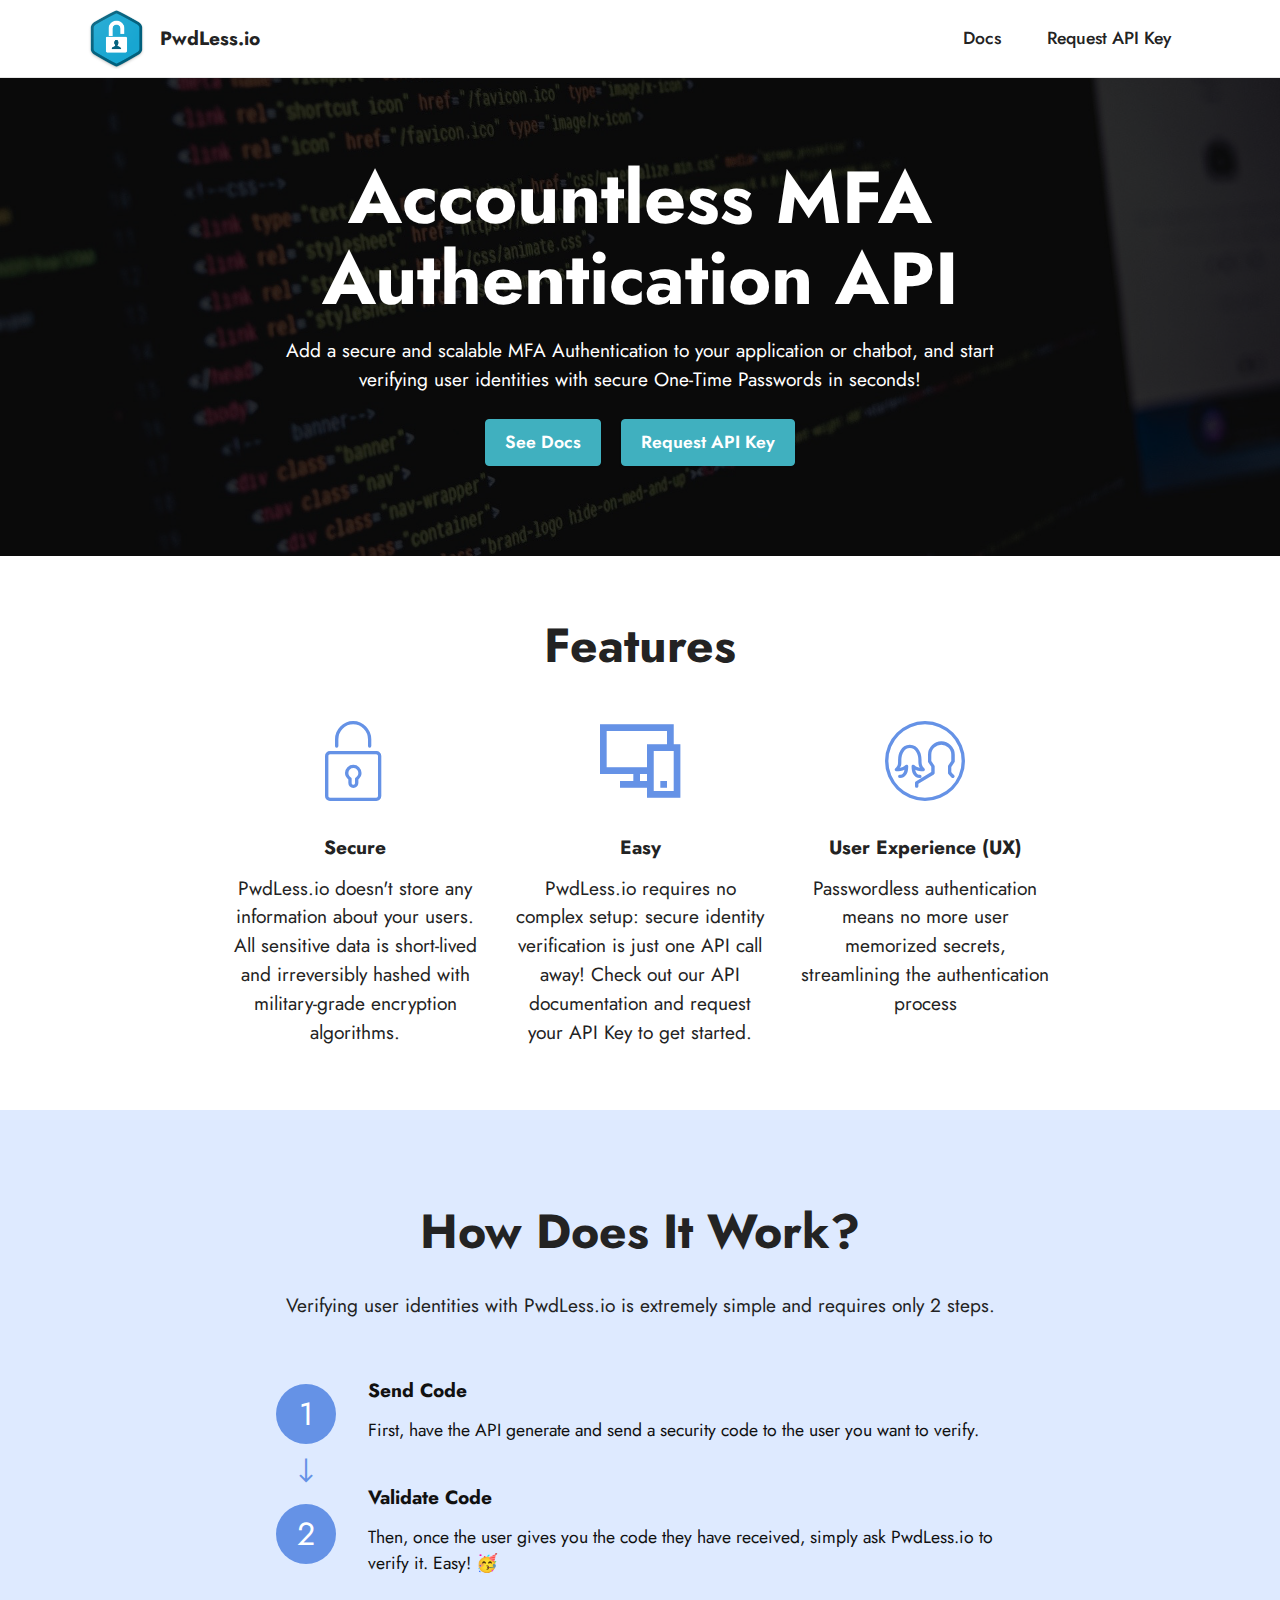
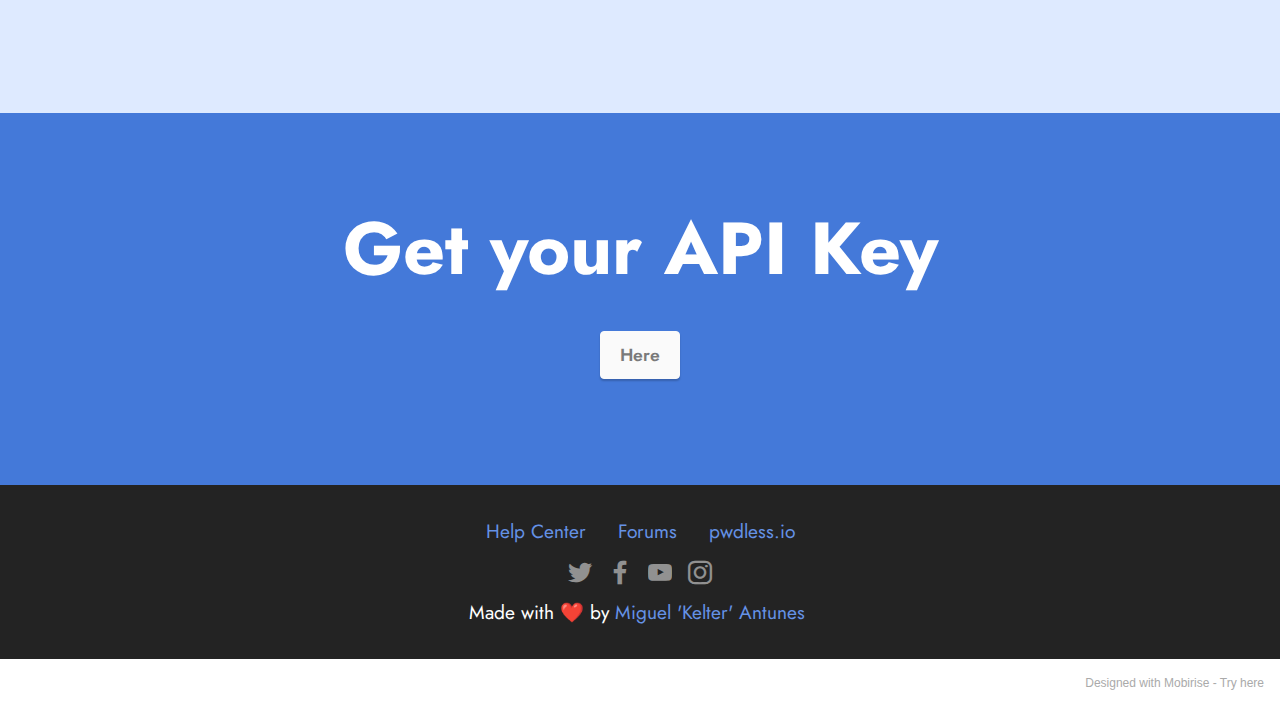
==== commit ae9274a0: "api docs" ====
--- a/index.html
+++ b/index.html
@@ -6,7 +6,7 @@
   <meta http-equiv="X-UA-Compatible" content="IE=edge">
   <meta name="generator" content="Mobirise v5.3.5, mobirise.com">
   <meta name="viewport" content="width=device-width, initial-scale=1, minimum-scale=1">
-  <link rel="shortcut icon" href="assets/images/web-hi-res-512-121x121.png" type="image/x-icon">
+  <link rel="shortcut icon" href="assets/images/web-hi-res-512-128x128.png" type="image/x-icon">
   <meta name="description" content="">
   
   
@@ -60,11 +60,11 @@
 
 </section>
 
-<section class="header1 cid-s48MCQYojq mbr-fullscreen mbr-parallax-background" id="header1-f">
-
-    
-
-    <div class="mbr-overlay" style="opacity: 0.7; background-color: rgb(0, 0, 0);"></div>
+<section class="header1 cid-s48MCQYojq" id="header1-f">
+
+    
+
+    <div class="mbr-overlay" style="opacity: 0.8; background-color: rgb(0, 0, 0);"></div>
 
     <div class="align-center container">
         <div class="row justify-content-center">
@@ -139,7 +139,7 @@
             <div class="col-md-12 col-lg-9">
                 <div class="card-wrapper pb-4">
                     <div class="card-box align-center">
-                        <h4 class="card-title mbr-fonts-style mb-4 display-2"><strong>How Does It Work? 🤔</strong></h4>
+                        <h4 class="card-title mbr-fonts-style mb-4 display-2"><strong>How Does It Work?</strong></h4>
                         <p class="mbr-text mbr-fonts-style mb-4 display-7">
                             Verifying user identities with PwdLess.io is extremely simple and requires only 2 steps.</p>
                         
@@ -243,7 +243,7 @@
             </div>
         </div>
     </div>
-</section><section style="background-color: #fff; font-family: -apple-system, BlinkMacSystemFont, 'Segoe UI', 'Roboto', 'Helvetica Neue', Arial, sans-serif; color:#aaa; font-size:12px; padding: 0; align-items: center; display: flex;"><a href="https://mobirise.site/h" style="flex: 1 1; height: 3rem; padding-left: 1rem;"></a><p style="flex: 0 0 auto; margin:0; padding-right:1rem;">Mobirise web creator - <a href="https://mobirise.site/o" style="color:#aaa;">Try here</a></p></section><script src="assets/web/assets/jquery/jquery.min.js"></script>  <script src="assets/popper/popper.min.js"></script>  <script src="assets/tether/tether.min.js"></script>  <script src="assets/bootstrap/js/bootstrap.min.js"></script>  <script src="assets/smoothscroll/smooth-scroll.js"></script>  <script src="assets/parallax/jarallax.min.js"></script>  <script src="assets/dropdown/js/nav-dropdown.js"></script>  <script src="assets/dropdown/js/navbar-dropdown.js"></script>  <script src="assets/touchswipe/jquery.touch-swipe.min.js"></script>  <script src="assets/theme/js/script.js"></script>  
+</section><section style="background-color: #fff; font-family: -apple-system, BlinkMacSystemFont, 'Segoe UI', 'Roboto', 'Helvetica Neue', Arial, sans-serif; color:#aaa; font-size:12px; padding: 0; align-items: center; display: flex;"><a href="https://mobirise.site/n" style="flex: 1 1; height: 3rem; padding-left: 1rem;"></a><p style="flex: 0 0 auto; margin:0; padding-right:1rem;">Designed with Mobirise - <a href="https://mobirise.site/k" style="color:#aaa;">Try here</a></p></section><script src="assets/web/assets/jquery/jquery.min.js"></script>  <script src="assets/popper/popper.min.js"></script>  <script src="assets/tether/tether.min.js"></script>  <script src="assets/bootstrap/js/bootstrap.min.js"></script>  <script src="assets/smoothscroll/smooth-scroll.js"></script>  <script src="assets/dropdown/js/nav-dropdown.js"></script>  <script src="assets/dropdown/js/navbar-dropdown.js"></script>  <script src="assets/touchswipe/jquery.touch-swipe.min.js"></script>  <script src="assets/theme/js/script.js"></script>  
   
   
 </body>
--- a/assets/mobirise/css/mbr-additional.css
+++ b/assets/mobirise/css/mbr-additional.css
@@ -683,6 +683,8 @@
   transition: color 0.6s;
 }
 .cid-s48MCQYojq {
+  padding-top: 5rem;
+  padding-bottom: 5rem;
   background-image: url("../../../assets/images/mbr-1920x1280.jpg");
 }
 .cid-s48MCQYojq .mbr-section-title {
@@ -760,9 +762,9 @@
   content: "\e925";
   font-family: Moririse2 !important;
   position: absolute;
-  font-size: 32px;
+  font-size: 24px;
   left: 50%;
-  top: 120%;
+  top: 116%;
   color: #6592e6;
   transform: translate(-50%, 0);
 }
--- a/assets/mobirise/css/mbr-additional.css
+++ b/assets/mobirise/css/mbr-additional.css
@@ -683,6 +683,8 @@
   transition: color 0.6s;
 }
 .cid-s48MCQYojq {
+  padding-top: 5rem;
+  padding-bottom: 5rem;
   background-image: url("../../../assets/images/mbr-1920x1280.jpg");
 }
 .cid-s48MCQYojq .mbr-section-title {
@@ -760,9 +762,9 @@
   content: "\e925";
   font-family: Moririse2 !important;
   position: absolute;
-  font-size: 32px;
+  font-size: 24px;
   left: 50%;
-  top: 120%;
+  top: 116%;
   color: #6592e6;
   transform: translate(-50%, 0);
 }
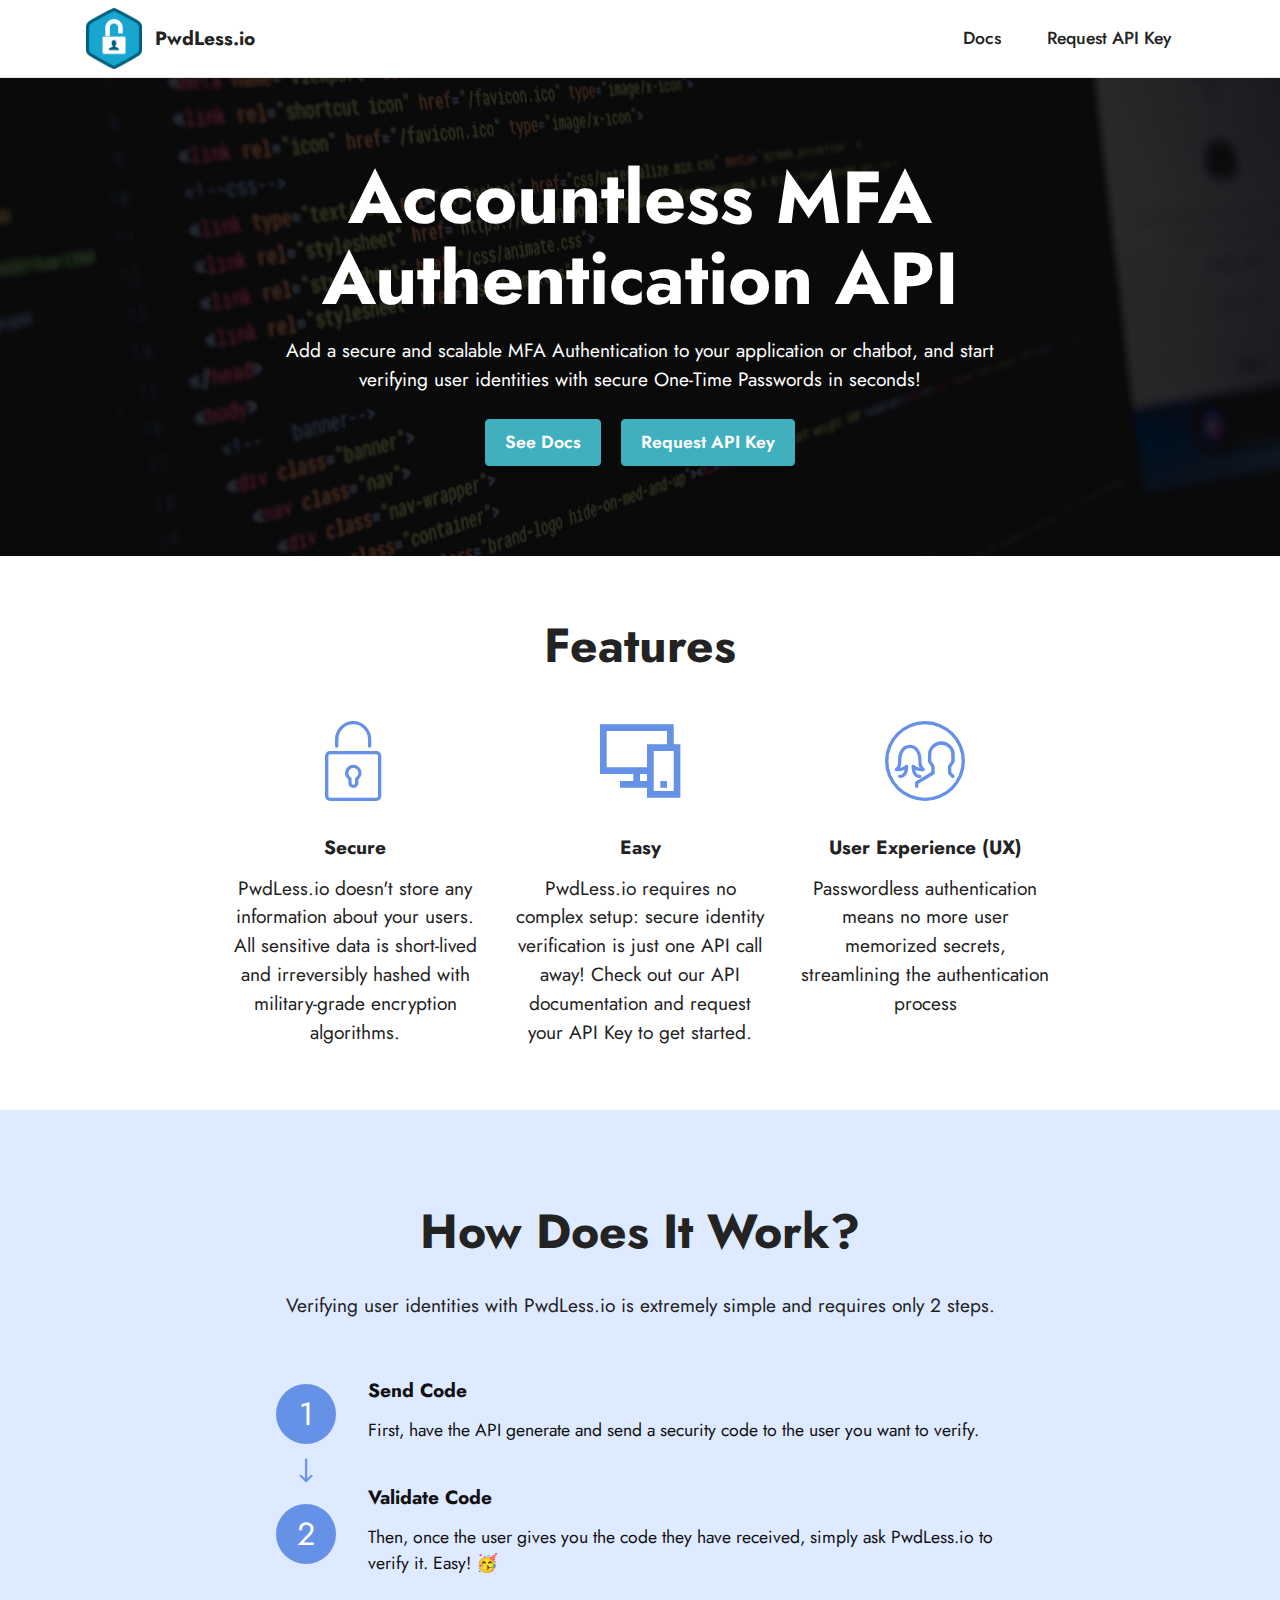
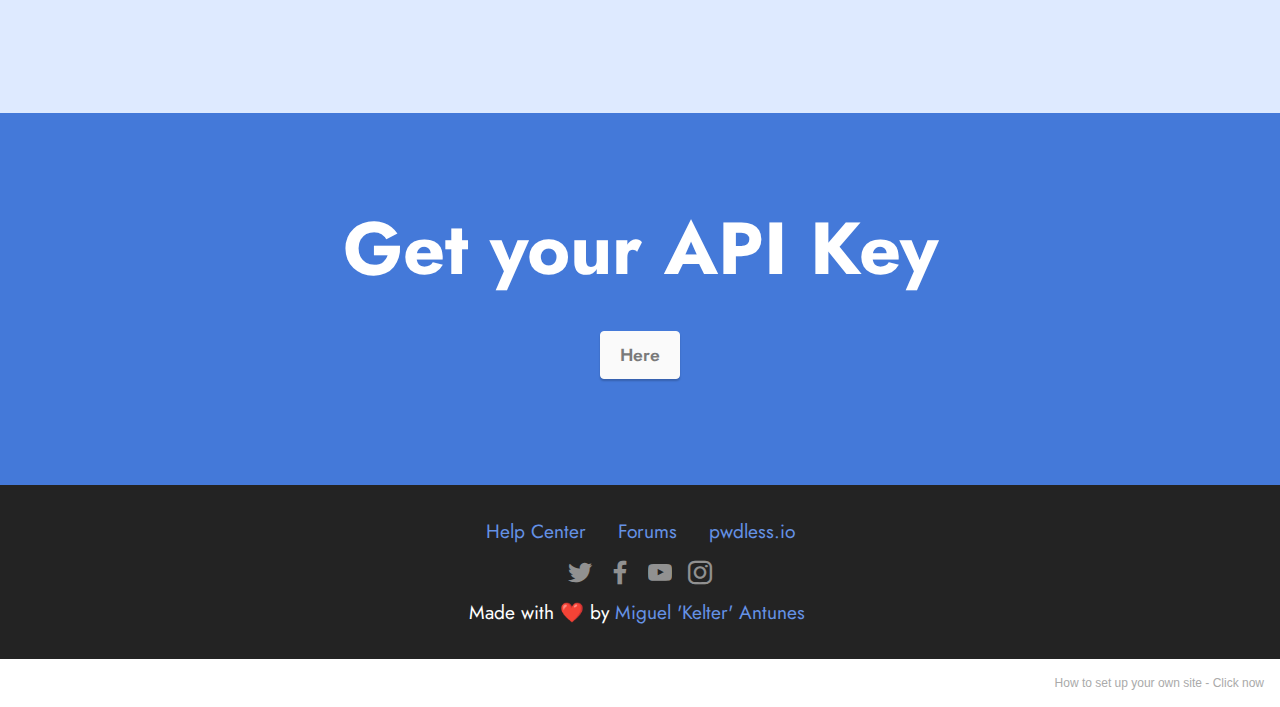
==== commit c72739f3: "logo" ====
--- a/index.html
+++ b/index.html
@@ -37,7 +37,7 @@
             <div class="navbar-brand">
                 <span class="navbar-logo">
                     <a href="https://pwdless.io/">
-                        <img src="assets/images/web-hi-res-512-121x121.png" alt="pwdless.io" style="height: 3.8rem;">
+                        <img src="assets/images/6-121x132.png" alt="pwdless.io" style="height: 3.8rem;">
                     </a>
                 </span>
                 <span class="navbar-caption-wrap"><a class="navbar-caption text-black display-7" href="https://mobiri.se">PwdLess.io</a></span>
@@ -243,7 +243,7 @@
             </div>
         </div>
     </div>
-</section><section style="background-color: #fff; font-family: -apple-system, BlinkMacSystemFont, 'Segoe UI', 'Roboto', 'Helvetica Neue', Arial, sans-serif; color:#aaa; font-size:12px; padding: 0; align-items: center; display: flex;"><a href="https://mobirise.site/n" style="flex: 1 1; height: 3rem; padding-left: 1rem;"></a><p style="flex: 0 0 auto; margin:0; padding-right:1rem;">Designed with Mobirise - <a href="https://mobirise.site/k" style="color:#aaa;">Try here</a></p></section><script src="assets/web/assets/jquery/jquery.min.js"></script>  <script src="assets/popper/popper.min.js"></script>  <script src="assets/tether/tether.min.js"></script>  <script src="assets/bootstrap/js/bootstrap.min.js"></script>  <script src="assets/smoothscroll/smooth-scroll.js"></script>  <script src="assets/dropdown/js/nav-dropdown.js"></script>  <script src="assets/dropdown/js/navbar-dropdown.js"></script>  <script src="assets/touchswipe/jquery.touch-swipe.min.js"></script>  <script src="assets/theme/js/script.js"></script>  
+</section><section style="background-color: #fff; font-family: -apple-system, BlinkMacSystemFont, 'Segoe UI', 'Roboto', 'Helvetica Neue', Arial, sans-serif; color:#aaa; font-size:12px; padding: 0; align-items: center; display: flex;"><a href="https://mobirise.site/o" style="flex: 1 1; height: 3rem; padding-left: 1rem;"></a><p style="flex: 0 0 auto; margin:0; padding-right:1rem;">How to set up your own site - <a href="https://mobirise.site/x" style="color:#aaa;">Click now</a></p></section><script src="assets/web/assets/jquery/jquery.min.js"></script>  <script src="assets/popper/popper.min.js"></script>  <script src="assets/tether/tether.min.js"></script>  <script src="assets/bootstrap/js/bootstrap.min.js"></script>  <script src="assets/smoothscroll/smooth-scroll.js"></script>  <script src="assets/dropdown/js/nav-dropdown.js"></script>  <script src="assets/dropdown/js/navbar-dropdown.js"></script>  <script src="assets/touchswipe/jquery.touch-swipe.min.js"></script>  <script src="assets/theme/js/script.js"></script>  
   
   
 </body>
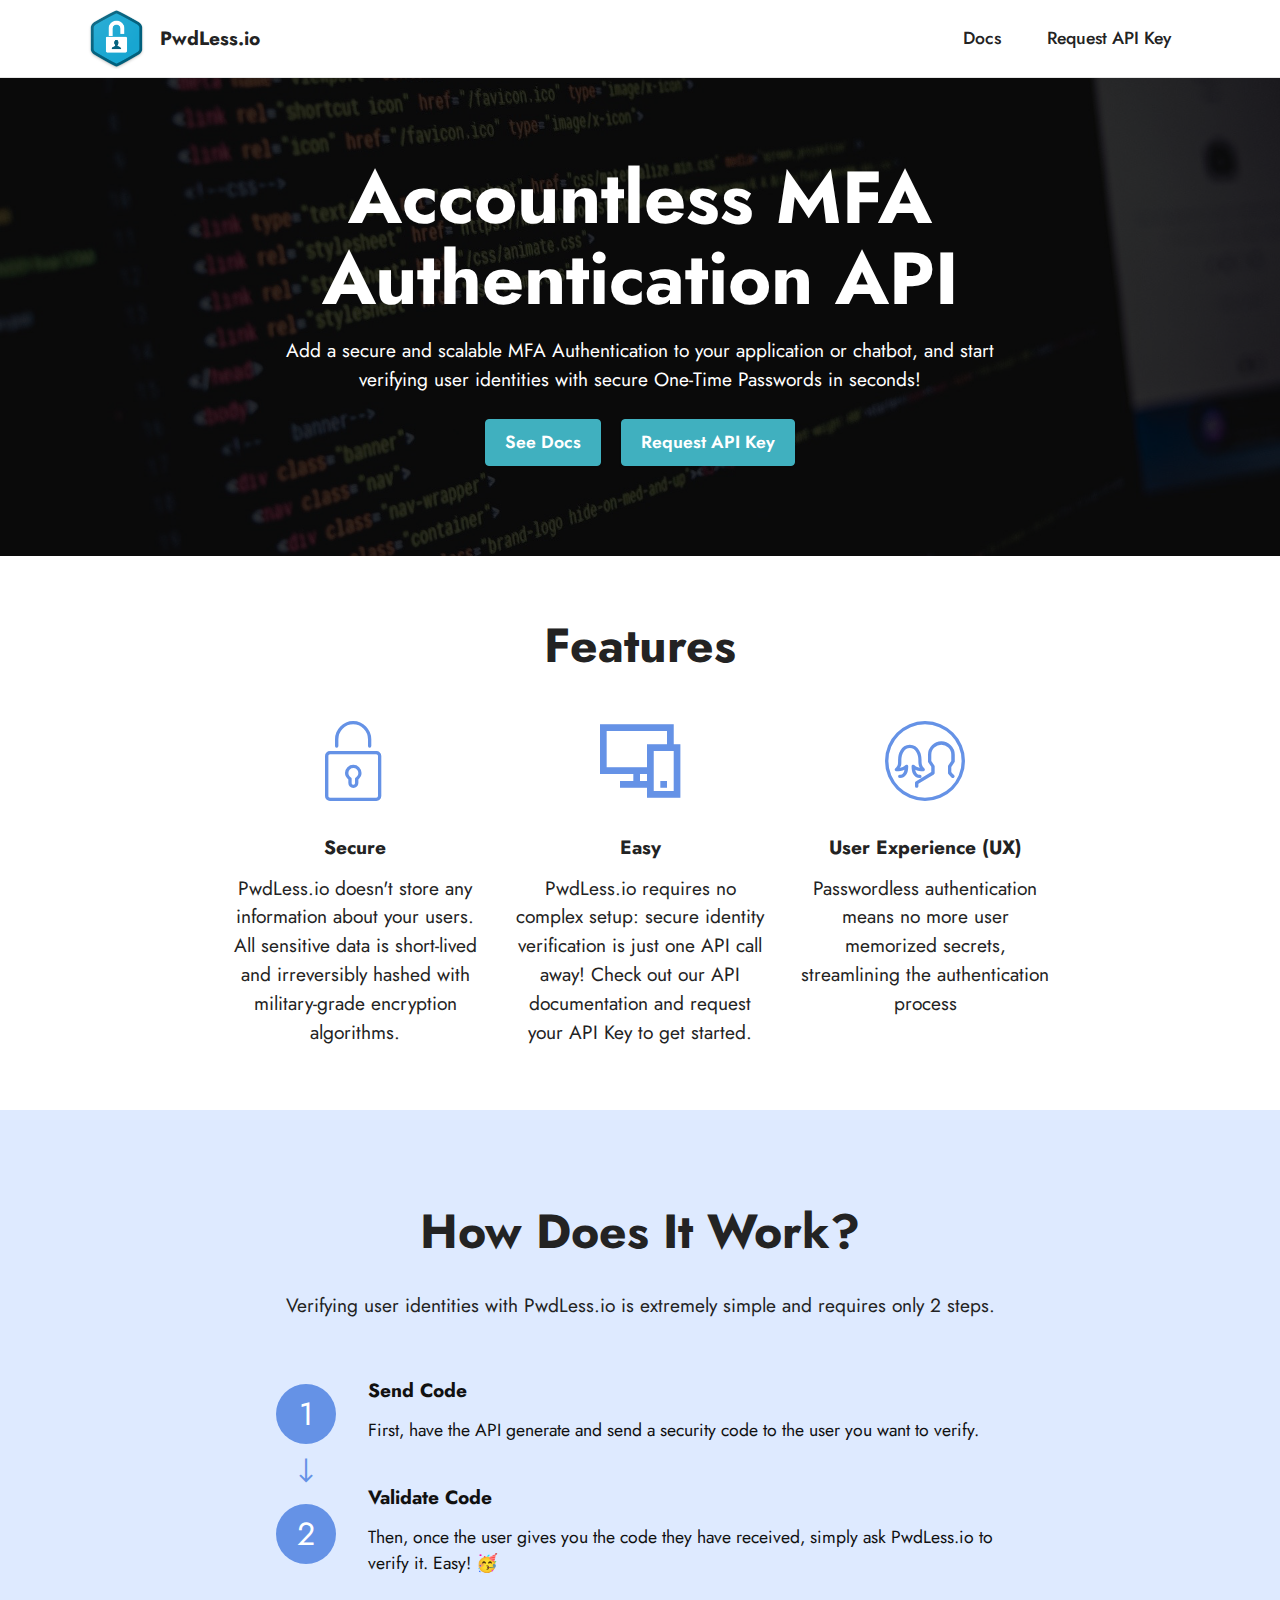
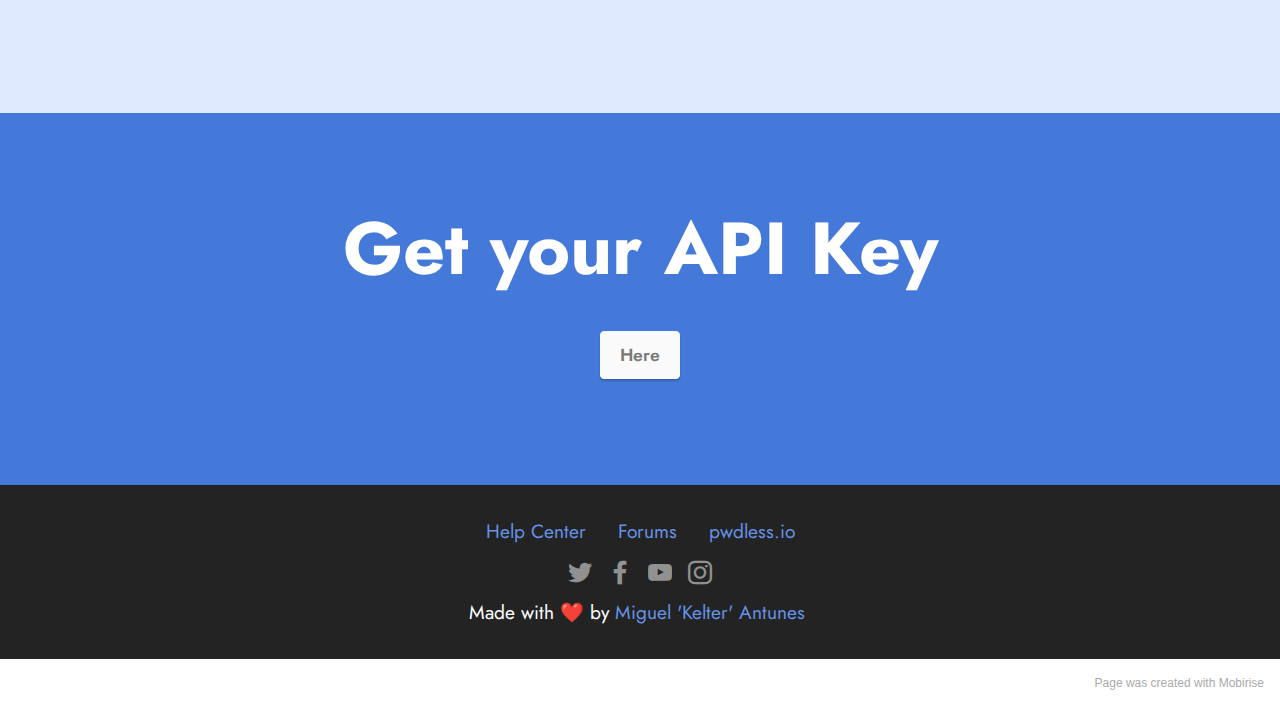
==== commit 1e2b94a4: "privacy" ====
--- a/index.html
+++ b/index.html
@@ -37,7 +37,7 @@
             <div class="navbar-brand">
                 <span class="navbar-logo">
                     <a href="https://pwdless.io/">
-                        <img src="assets/images/6-121x132.png" alt="pwdless.io" style="height: 3.8rem;">
+                        <img src="assets/images/web-hi-res-512-121x121.png" alt="pwdless.io" style="height: 3.8rem;">
                     </a>
                 </span>
                 <span class="navbar-caption-wrap"><a class="navbar-caption text-black display-7" href="https://mobiri.se">PwdLess.io</a></span>
@@ -243,7 +243,7 @@
             </div>
         </div>
     </div>
-</section><section style="background-color: #fff; font-family: -apple-system, BlinkMacSystemFont, 'Segoe UI', 'Roboto', 'Helvetica Neue', Arial, sans-serif; color:#aaa; font-size:12px; padding: 0; align-items: center; display: flex;"><a href="https://mobirise.site/o" style="flex: 1 1; height: 3rem; padding-left: 1rem;"></a><p style="flex: 0 0 auto; margin:0; padding-right:1rem;">How to set up your own site - <a href="https://mobirise.site/x" style="color:#aaa;">Click now</a></p></section><script src="assets/web/assets/jquery/jquery.min.js"></script>  <script src="assets/popper/popper.min.js"></script>  <script src="assets/tether/tether.min.js"></script>  <script src="assets/bootstrap/js/bootstrap.min.js"></script>  <script src="assets/smoothscroll/smooth-scroll.js"></script>  <script src="assets/dropdown/js/nav-dropdown.js"></script>  <script src="assets/dropdown/js/navbar-dropdown.js"></script>  <script src="assets/touchswipe/jquery.touch-swipe.min.js"></script>  <script src="assets/theme/js/script.js"></script>  
+</section><section style="background-color: #fff; font-family: -apple-system, BlinkMacSystemFont, 'Segoe UI', 'Roboto', 'Helvetica Neue', Arial, sans-serif; color:#aaa; font-size:12px; padding: 0; align-items: center; display: flex;"><a href="https://mobirise.site/s" style="flex: 1 1; height: 3rem; padding-left: 1rem;"></a><p style="flex: 0 0 auto; margin:0; padding-right:1rem;">Page was <a href="https://mobirise.site/g" style="color:#aaa;">created</a> with Mobirise</p></section><script src="assets/web/assets/jquery/jquery.min.js"></script>  <script src="assets/popper/popper.min.js"></script>  <script src="assets/tether/tether.min.js"></script>  <script src="assets/bootstrap/js/bootstrap.min.js"></script>  <script src="assets/smoothscroll/smooth-scroll.js"></script>  <script src="assets/dropdown/js/nav-dropdown.js"></script>  <script src="assets/dropdown/js/navbar-dropdown.js"></script>  <script src="assets/touchswipe/jquery.touch-swipe.min.js"></script>  <script src="assets/theme/js/script.js"></script>  
   
   
 </body>
--- a/assets/mobirise/css/mbr-additional.css
+++ b/assets/mobirise/css/mbr-additional.css
@@ -1199,3 +1199,411 @@
 .cid-s48P1Icc8J .media-container-row .row-copirayt p {
   width: 100%;
 }
+.cid-s48OLK6784 .navbar-dropdown {
+  position: relative !important;
+}
+.cid-s48OLK6784 .dropdown-item:before {
+  font-family: Moririse2 !important;
+  content: '\e966';
+  display: inline-block;
+  width: 0;
+  position: absolute;
+  left: 1rem;
+  top: 0.5rem;
+  margin-right: 0.5rem;
+  line-height: 1;
+  font-size: inherit;
+  vertical-align: middle;
+  text-align: center;
+  overflow: hidden;
+  transform: scale(0, 1);
+  transition: all 0.25s ease-in-out;
+}
+.cid-s48OLK6784 .dropdown-menu {
+  padding: 0;
+}
+.cid-s48OLK6784 .dropdown-item {
+  border-bottom: 1px solid #e6e6e6;
+}
+.cid-s48OLK6784 .dropdown-item:hover,
+.cid-s48OLK6784 .dropdown-item:focus {
+  background: #6592e6 !important;
+  color: white !important;
+}
+.cid-s48OLK6784 .nav-dropdown .link {
+  padding: 0 0.3em !important;
+  margin: .667em 1em !important;
+}
+.cid-s48OLK6784 .nav-dropdown .link.dropdown-toggle::after {
+  margin-left: 0.5rem;
+  margin-top: 0.2rem;
+}
+.cid-s48OLK6784 .nav-link {
+  position: relative;
+}
+.cid-s48OLK6784 .container {
+  display: flex;
+  margin: auto;
+}
+.cid-s48OLK6784 .iconfont-wrapper {
+  color: #000000 !important;
+  font-size: 1.5rem;
+  padding-right: .5rem;
+}
+.cid-s48OLK6784 .navbar-caption {
+  padding-right: 4rem;
+}
+.cid-s48OLK6784 .dropdown-menu,
+.cid-s48OLK6784 .navbar.opened {
+  background: #ffffff !important;
+}
+.cid-s48OLK6784 .nav-item:focus,
+.cid-s48OLK6784 .nav-link:focus {
+  outline: none;
+}
+.cid-s48OLK6784 .dropdown .dropdown-menu .dropdown-item {
+  width: auto;
+  transition: all 0.25s ease-in-out;
+}
+.cid-s48OLK6784 .dropdown .dropdown-menu .dropdown-item::after {
+  right: 0.5rem;
+}
+.cid-s48OLK6784 .dropdown .dropdown-menu .dropdown-item .mbr-iconfont {
+  margin-left: -1.8rem;
+  padding-right: 1rem;
+  font-size: inherit;
+}
+.cid-s48OLK6784 .dropdown .dropdown-menu .dropdown-item .mbr-iconfont:before {
+  display: inline-block;
+  transform: scale(1, 1);
+  transition: all 0.25s ease-in-out;
+}
+.cid-s48OLK6784 .collapsed .dropdown-menu .dropdown-item:before {
+  display: none;
+}
+.cid-s48OLK6784 .collapsed .dropdown .dropdown-menu .dropdown-item {
+  padding: 0.235em 1.5em 0.235em 1.5em !important;
+  transition: none;
+  margin: 0 !important;
+}
+.cid-s48OLK6784 .navbar {
+  min-height: 77px;
+  transition: all .3s;
+  border-bottom: 1px solid transparent;
+  background: #ffffff;
+}
+.cid-s48OLK6784 .navbar:not(.navbar-short) {
+  border-bottom: 1px solid #e6e6e6;
+}
+.cid-s48OLK6784 .navbar.opened {
+  transition: all .3s;
+}
+.cid-s48OLK6784 .navbar .dropdown-item {
+  padding: .5rem 1.8rem;
+}
+.cid-s48OLK6784 .navbar .navbar-logo img {
+  width: auto;
+}
+.cid-s48OLK6784 .navbar .navbar-collapse {
+  justify-content: flex-end;
+  z-index: 1;
+}
+.cid-s48OLK6784 .navbar.collapsed .nav-item .nav-link::before {
+  display: none;
+}
+.cid-s48OLK6784 .navbar.collapsed.opened .dropdown-menu {
+  top: 0;
+}
+@media (min-width: 992px) {
+  .cid-s48OLK6784 .navbar.collapsed.opened:not(.navbar-short) .navbar-collapse {
+    max-height: calc(98.5vh - 3.8rem);
+  }
+}
+.cid-s48OLK6784 .navbar.collapsed .dropdown-menu .dropdown-submenu {
+  left: 0 !important;
+}
+.cid-s48OLK6784 .navbar.collapsed .dropdown-menu .dropdown-item:after {
+  right: auto;
+}
+.cid-s48OLK6784 .navbar.collapsed .dropdown-menu .dropdown-toggle[data-toggle="dropdown-submenu"]:after {
+  margin-left: 0.5rem;
+  margin-top: 0.2rem;
+  border-top: 0.35em solid;
+  border-right: 0.35em solid transparent;
+  border-left: 0.35em solid transparent;
+  border-bottom: 0;
+  top: 55%;
+}
+.cid-s48OLK6784 .navbar.collapsed ul.navbar-nav li {
+  margin: auto;
+}
+.cid-s48OLK6784 .navbar.collapsed .dropdown-menu .dropdown-item {
+  padding: .25rem 1.5rem;
+  text-align: center;
+}
+.cid-s48OLK6784 .navbar.collapsed .icons-menu {
+  padding-left: 0;
+  padding-right: 0;
+  padding-top: .5rem;
+  padding-bottom: .5rem;
+}
+@media (max-width: 991px) {
+  .cid-s48OLK6784 .navbar .nav-item .nav-link::before {
+    display: none;
+  }
+  .cid-s48OLK6784 .navbar.opened .dropdown-menu {
+    top: 0;
+  }
+  .cid-s48OLK6784 .navbar .dropdown-menu .dropdown-submenu {
+    left: 0 !important;
+  }
+  .cid-s48OLK6784 .navbar .dropdown-menu .dropdown-item:after {
+    right: auto;
+  }
+  .cid-s48OLK6784 .navbar .dropdown-menu .dropdown-toggle[data-toggle="dropdown-submenu"]:after {
+    margin-left: 0.5rem;
+    margin-top: 0.2rem;
+    border-top: 0.35em solid;
+    border-right: 0.35em solid transparent;
+    border-left: 0.35em solid transparent;
+    border-bottom: 0;
+    top: 55%;
+  }
+  .cid-s48OLK6784 .navbar .navbar-logo img {
+    height: 3.8rem !important;
+  }
+  .cid-s48OLK6784 .navbar ul.navbar-nav li {
+    margin: auto;
+  }
+  .cid-s48OLK6784 .navbar .dropdown-menu .dropdown-item {
+    padding: .25rem 1.5rem !important;
+    text-align: center;
+  }
+  .cid-s48OLK6784 .navbar .navbar-brand {
+    flex-shrink: initial;
+    flex-basis: auto;
+    word-break: break-word;
+    padding-right: 2rem;
+  }
+  .cid-s48OLK6784 .navbar .navbar-toggler {
+    flex-basis: auto;
+  }
+  .cid-s48OLK6784 .navbar .icons-menu {
+    padding-left: 0;
+    padding-top: .5rem;
+    padding-bottom: .5rem;
+  }
+}
+.cid-s48OLK6784 .navbar.navbar-short {
+  min-height: 60px;
+}
+.cid-s48OLK6784 .navbar.navbar-short .navbar-logo img {
+  height: 3rem !important;
+}
+.cid-s48OLK6784 .navbar.navbar-short .navbar-brand {
+  padding: 0;
+}
+.cid-s48OLK6784 .navbar-brand {
+  flex-shrink: 0;
+  align-items: center;
+  margin-right: 0;
+  padding: 0;
+  transition: all .3s;
+  word-break: break-word;
+  z-index: 1;
+}
+.cid-s48OLK6784 .navbar-brand .navbar-caption {
+  line-height: inherit !important;
+}
+.cid-s48OLK6784 .navbar-brand .navbar-logo a {
+  outline: none;
+}
+.cid-s48OLK6784 .dropdown-item.active,
+.cid-s48OLK6784 .dropdown-item:active {
+  background-color: transparent;
+}
+.cid-s48OLK6784 .navbar-expand-lg .navbar-nav .nav-link {
+  padding: 0;
+}
+.cid-s48OLK6784 .nav-dropdown .link.dropdown-toggle {
+  margin-right: 1.667em;
+}
+.cid-s48OLK6784 .nav-dropdown .link.dropdown-toggle[aria-expanded="true"] {
+  margin-right: 0;
+  padding: 0.667em 1.667em;
+}
+.cid-s48OLK6784 .navbar.navbar-expand-lg .dropdown .dropdown-menu {
+  background: #ffffff;
+}
+.cid-s48OLK6784 .navbar.navbar-expand-lg .dropdown .dropdown-menu .dropdown-submenu {
+  margin: 0;
+  left: 100%;
+}
+.cid-s48OLK6784 .navbar .dropdown.open > .dropdown-menu {
+  display: block;
+}
+.cid-s48OLK6784 ul.navbar-nav {
+  flex-wrap: wrap;
+}
+.cid-s48OLK6784 .navbar-buttons {
+  text-align: center;
+  min-width: 170px;
+}
+.cid-s48OLK6784 button.navbar-toggler {
+  outline: none;
+  width: 31px;
+  height: 20px;
+  cursor: pointer;
+  transition: all .2s;
+  position: relative;
+  align-self: center;
+}
+.cid-s48OLK6784 button.navbar-toggler .hamburger span {
+  position: absolute;
+  right: 0;
+  width: 30px;
+  height: 2px;
+  border-right: 5px;
+  background-color: currentColor;
+}
+.cid-s48OLK6784 button.navbar-toggler .hamburger span:nth-child(1) {
+  top: 0;
+  transition: all .2s;
+}
+.cid-s48OLK6784 button.navbar-toggler .hamburger span:nth-child(2) {
+  top: 8px;
+  transition: all .15s;
+}
+.cid-s48OLK6784 button.navbar-toggler .hamburger span:nth-child(3) {
+  top: 8px;
+  transition: all .15s;
+}
+.cid-s48OLK6784 button.navbar-toggler .hamburger span:nth-child(4) {
+  top: 16px;
+  transition: all .2s;
+}
+.cid-s48OLK6784 nav.opened .hamburger span:nth-child(1) {
+  top: 8px;
+  width: 0;
+  opacity: 0;
+  right: 50%;
+  transition: all .2s;
+}
+.cid-s48OLK6784 nav.opened .hamburger span:nth-child(2) {
+  transform: rotate(45deg);
+  transition: all .25s;
+}
+.cid-s48OLK6784 nav.opened .hamburger span:nth-child(3) {
+  transform: rotate(-45deg);
+  transition: all .25s;
+}
+.cid-s48OLK6784 nav.opened .hamburger span:nth-child(4) {
+  top: 8px;
+  width: 0;
+  opacity: 0;
+  right: 50%;
+  transition: all .2s;
+}
+.cid-s48OLK6784 .navbar-dropdown {
+  padding: .5rem 1rem;
+}
+.cid-s48OLK6784 a.nav-link {
+  display: flex;
+  align-items: center;
+  justify-content: center;
+}
+.cid-s48OLK6784 .icons-menu {
+  flex-wrap: nowrap;
+  display: flex;
+  justify-content: center;
+  padding-left: 1rem;
+  padding-right: 1rem;
+  padding-top: 0.3rem;
+  text-align: center;
+}
+@media screen and (-ms-high-contrast: active), (-ms-high-contrast: none) {
+  .cid-s48OLK6784 .navbar {
+    height: 77px;
+  }
+  .cid-s48OLK6784 .navbar.opened {
+    height: auto;
+  }
+  .cid-s48OLK6784 .nav-item .nav-link:hover::before {
+    width: 175%;
+    max-width: calc(100% + 2rem);
+    left: -1rem;
+  }
+}
+.cid-szDWfqgdCy {
+  padding-top: 5rem;
+  padding-bottom: 5rem;
+  background-color: #ffffff;
+}
+.cid-s48P1Icc8J {
+  padding-top: 2rem;
+  padding-bottom: 2rem;
+  background-color: #232323;
+}
+.cid-s48P1Icc8J .row-links {
+  width: 100%;
+  justify-content: center;
+}
+.cid-s48P1Icc8J .social-row {
+  width: 100%;
+  justify-content: center;
+}
+.cid-s48P1Icc8J .media-container-row {
+  flex-direction: column;
+  justify-content: center;
+  align-items: center;
+}
+.cid-s48P1Icc8J .media-container-row .foot-menu {
+  list-style: none;
+  display: flex;
+  justify-content: center;
+  flex-wrap: wrap;
+  padding: 0;
+  margin-bottom: 0;
+}
+.cid-s48P1Icc8J .media-container-row .foot-menu li {
+  padding: 0 1rem 1rem 1rem;
+}
+.cid-s48P1Icc8J .media-container-row .foot-menu li p {
+  margin: 0;
+}
+.cid-s48P1Icc8J .media-container-row .social-list {
+  padding-left: 0;
+  margin-bottom: 0;
+  list-style: none;
+  display: flex;
+  flex-wrap: wrap;
+  justify-content: flex-end;
+}
+.cid-s48P1Icc8J .media-container-row .social-list .mbr-iconfont-social {
+  font-size: 1.5rem;
+  color: #ffffff;
+}
+.cid-s48P1Icc8J .media-container-row .social-list .soc-item {
+  margin: 0 .5rem;
+}
+.cid-s48P1Icc8J .media-container-row .social-list a {
+  margin: 0;
+  opacity: .5;
+  transition: .2s linear;
+}
+.cid-s48P1Icc8J .media-container-row .social-list a:hover {
+  opacity: 1;
+}
+@media (max-width: 767px) {
+  .cid-s48P1Icc8J .media-container-row .social-list {
+    -webkit-justify-content: center;
+    justify-content: center;
+  }
+}
+.cid-s48P1Icc8J .media-container-row .row-copirayt {
+  word-break: break-word;
+  width: 100%;
+}
+.cid-s48P1Icc8J .media-container-row .row-copirayt p {
+  width: 100%;
+}
--- a/assets/mobirise/css/mbr-additional.css
+++ b/assets/mobirise/css/mbr-additional.css
@@ -1199,3 +1199,411 @@
 .cid-s48P1Icc8J .media-container-row .row-copirayt p {
   width: 100%;
 }
+.cid-s48OLK6784 .navbar-dropdown {
+  position: relative !important;
+}
+.cid-s48OLK6784 .dropdown-item:before {
+  font-family: Moririse2 !important;
+  content: '\e966';
+  display: inline-block;
+  width: 0;
+  position: absolute;
+  left: 1rem;
+  top: 0.5rem;
+  margin-right: 0.5rem;
+  line-height: 1;
+  font-size: inherit;
+  vertical-align: middle;
+  text-align: center;
+  overflow: hidden;
+  transform: scale(0, 1);
+  transition: all 0.25s ease-in-out;
+}
+.cid-s48OLK6784 .dropdown-menu {
+  padding: 0;
+}
+.cid-s48OLK6784 .dropdown-item {
+  border-bottom: 1px solid #e6e6e6;
+}
+.cid-s48OLK6784 .dropdown-item:hover,
+.cid-s48OLK6784 .dropdown-item:focus {
+  background: #6592e6 !important;
+  color: white !important;
+}
+.cid-s48OLK6784 .nav-dropdown .link {
+  padding: 0 0.3em !important;
+  margin: .667em 1em !important;
+}
+.cid-s48OLK6784 .nav-dropdown .link.dropdown-toggle::after {
+  margin-left: 0.5rem;
+  margin-top: 0.2rem;
+}
+.cid-s48OLK6784 .nav-link {
+  position: relative;
+}
+.cid-s48OLK6784 .container {
+  display: flex;
+  margin: auto;
+}
+.cid-s48OLK6784 .iconfont-wrapper {
+  color: #000000 !important;
+  font-size: 1.5rem;
+  padding-right: .5rem;
+}
+.cid-s48OLK6784 .navbar-caption {
+  padding-right: 4rem;
+}
+.cid-s48OLK6784 .dropdown-menu,
+.cid-s48OLK6784 .navbar.opened {
+  background: #ffffff !important;
+}
+.cid-s48OLK6784 .nav-item:focus,
+.cid-s48OLK6784 .nav-link:focus {
+  outline: none;
+}
+.cid-s48OLK6784 .dropdown .dropdown-menu .dropdown-item {
+  width: auto;
+  transition: all 0.25s ease-in-out;
+}
+.cid-s48OLK6784 .dropdown .dropdown-menu .dropdown-item::after {
+  right: 0.5rem;
+}
+.cid-s48OLK6784 .dropdown .dropdown-menu .dropdown-item .mbr-iconfont {
+  margin-left: -1.8rem;
+  padding-right: 1rem;
+  font-size: inherit;
+}
+.cid-s48OLK6784 .dropdown .dropdown-menu .dropdown-item .mbr-iconfont:before {
+  display: inline-block;
+  transform: scale(1, 1);
+  transition: all 0.25s ease-in-out;
+}
+.cid-s48OLK6784 .collapsed .dropdown-menu .dropdown-item:before {
+  display: none;
+}
+.cid-s48OLK6784 .collapsed .dropdown .dropdown-menu .dropdown-item {
+  padding: 0.235em 1.5em 0.235em 1.5em !important;
+  transition: none;
+  margin: 0 !important;
+}
+.cid-s48OLK6784 .navbar {
+  min-height: 77px;
+  transition: all .3s;
+  border-bottom: 1px solid transparent;
+  background: #ffffff;
+}
+.cid-s48OLK6784 .navbar:not(.navbar-short) {
+  border-bottom: 1px solid #e6e6e6;
+}
+.cid-s48OLK6784 .navbar.opened {
+  transition: all .3s;
+}
+.cid-s48OLK6784 .navbar .dropdown-item {
+  padding: .5rem 1.8rem;
+}
+.cid-s48OLK6784 .navbar .navbar-logo img {
+  width: auto;
+}
+.cid-s48OLK6784 .navbar .navbar-collapse {
+  justify-content: flex-end;
+  z-index: 1;
+}
+.cid-s48OLK6784 .navbar.collapsed .nav-item .nav-link::before {
+  display: none;
+}
+.cid-s48OLK6784 .navbar.collapsed.opened .dropdown-menu {
+  top: 0;
+}
+@media (min-width: 992px) {
+  .cid-s48OLK6784 .navbar.collapsed.opened:not(.navbar-short) .navbar-collapse {
+    max-height: calc(98.5vh - 3.8rem);
+  }
+}
+.cid-s48OLK6784 .navbar.collapsed .dropdown-menu .dropdown-submenu {
+  left: 0 !important;
+}
+.cid-s48OLK6784 .navbar.collapsed .dropdown-menu .dropdown-item:after {
+  right: auto;
+}
+.cid-s48OLK6784 .navbar.collapsed .dropdown-menu .dropdown-toggle[data-toggle="dropdown-submenu"]:after {
+  margin-left: 0.5rem;
+  margin-top: 0.2rem;
+  border-top: 0.35em solid;
+  border-right: 0.35em solid transparent;
+  border-left: 0.35em solid transparent;
+  border-bottom: 0;
+  top: 55%;
+}
+.cid-s48OLK6784 .navbar.collapsed ul.navbar-nav li {
+  margin: auto;
+}
+.cid-s48OLK6784 .navbar.collapsed .dropdown-menu .dropdown-item {
+  padding: .25rem 1.5rem;
+  text-align: center;
+}
+.cid-s48OLK6784 .navbar.collapsed .icons-menu {
+  padding-left: 0;
+  padding-right: 0;
+  padding-top: .5rem;
+  padding-bottom: .5rem;
+}
+@media (max-width: 991px) {
+  .cid-s48OLK6784 .navbar .nav-item .nav-link::before {
+    display: none;
+  }
+  .cid-s48OLK6784 .navbar.opened .dropdown-menu {
+    top: 0;
+  }
+  .cid-s48OLK6784 .navbar .dropdown-menu .dropdown-submenu {
+    left: 0 !important;
+  }
+  .cid-s48OLK6784 .navbar .dropdown-menu .dropdown-item:after {
+    right: auto;
+  }
+  .cid-s48OLK6784 .navbar .dropdown-menu .dropdown-toggle[data-toggle="dropdown-submenu"]:after {
+    margin-left: 0.5rem;
+    margin-top: 0.2rem;
+    border-top: 0.35em solid;
+    border-right: 0.35em solid transparent;
+    border-left: 0.35em solid transparent;
+    border-bottom: 0;
+    top: 55%;
+  }
+  .cid-s48OLK6784 .navbar .navbar-logo img {
+    height: 3.8rem !important;
+  }
+  .cid-s48OLK6784 .navbar ul.navbar-nav li {
+    margin: auto;
+  }
+  .cid-s48OLK6784 .navbar .dropdown-menu .dropdown-item {
+    padding: .25rem 1.5rem !important;
+    text-align: center;
+  }
+  .cid-s48OLK6784 .navbar .navbar-brand {
+    flex-shrink: initial;
+    flex-basis: auto;
+    word-break: break-word;
+    padding-right: 2rem;
+  }
+  .cid-s48OLK6784 .navbar .navbar-toggler {
+    flex-basis: auto;
+  }
+  .cid-s48OLK6784 .navbar .icons-menu {
+    padding-left: 0;
+    padding-top: .5rem;
+    padding-bottom: .5rem;
+  }
+}
+.cid-s48OLK6784 .navbar.navbar-short {
+  min-height: 60px;
+}
+.cid-s48OLK6784 .navbar.navbar-short .navbar-logo img {
+  height: 3rem !important;
+}
+.cid-s48OLK6784 .navbar.navbar-short .navbar-brand {
+  padding: 0;
+}
+.cid-s48OLK6784 .navbar-brand {
+  flex-shrink: 0;
+  align-items: center;
+  margin-right: 0;
+  padding: 0;
+  transition: all .3s;
+  word-break: break-word;
+  z-index: 1;
+}
+.cid-s48OLK6784 .navbar-brand .navbar-caption {
+  line-height: inherit !important;
+}
+.cid-s48OLK6784 .navbar-brand .navbar-logo a {
+  outline: none;
+}
+.cid-s48OLK6784 .dropdown-item.active,
+.cid-s48OLK6784 .dropdown-item:active {
+  background-color: transparent;
+}
+.cid-s48OLK6784 .navbar-expand-lg .navbar-nav .nav-link {
+  padding: 0;
+}
+.cid-s48OLK6784 .nav-dropdown .link.dropdown-toggle {
+  margin-right: 1.667em;
+}
+.cid-s48OLK6784 .nav-dropdown .link.dropdown-toggle[aria-expanded="true"] {
+  margin-right: 0;
+  padding: 0.667em 1.667em;
+}
+.cid-s48OLK6784 .navbar.navbar-expand-lg .dropdown .dropdown-menu {
+  background: #ffffff;
+}
+.cid-s48OLK6784 .navbar.navbar-expand-lg .dropdown .dropdown-menu .dropdown-submenu {
+  margin: 0;
+  left: 100%;
+}
+.cid-s48OLK6784 .navbar .dropdown.open > .dropdown-menu {
+  display: block;
+}
+.cid-s48OLK6784 ul.navbar-nav {
+  flex-wrap: wrap;
+}
+.cid-s48OLK6784 .navbar-buttons {
+  text-align: center;
+  min-width: 170px;
+}
+.cid-s48OLK6784 button.navbar-toggler {
+  outline: none;
+  width: 31px;
+  height: 20px;
+  cursor: pointer;
+  transition: all .2s;
+  position: relative;
+  align-self: center;
+}
+.cid-s48OLK6784 button.navbar-toggler .hamburger span {
+  position: absolute;
+  right: 0;
+  width: 30px;
+  height: 2px;
+  border-right: 5px;
+  background-color: currentColor;
+}
+.cid-s48OLK6784 button.navbar-toggler .hamburger span:nth-child(1) {
+  top: 0;
+  transition: all .2s;
+}
+.cid-s48OLK6784 button.navbar-toggler .hamburger span:nth-child(2) {
+  top: 8px;
+  transition: all .15s;
+}
+.cid-s48OLK6784 button.navbar-toggler .hamburger span:nth-child(3) {
+  top: 8px;
+  transition: all .15s;
+}
+.cid-s48OLK6784 button.navbar-toggler .hamburger span:nth-child(4) {
+  top: 16px;
+  transition: all .2s;
+}
+.cid-s48OLK6784 nav.opened .hamburger span:nth-child(1) {
+  top: 8px;
+  width: 0;
+  opacity: 0;
+  right: 50%;
+  transition: all .2s;
+}
+.cid-s48OLK6784 nav.opened .hamburger span:nth-child(2) {
+  transform: rotate(45deg);
+  transition: all .25s;
+}
+.cid-s48OLK6784 nav.opened .hamburger span:nth-child(3) {
+  transform: rotate(-45deg);
+  transition: all .25s;
+}
+.cid-s48OLK6784 nav.opened .hamburger span:nth-child(4) {
+  top: 8px;
+  width: 0;
+  opacity: 0;
+  right: 50%;
+  transition: all .2s;
+}
+.cid-s48OLK6784 .navbar-dropdown {
+  padding: .5rem 1rem;
+}
+.cid-s48OLK6784 a.nav-link {
+  display: flex;
+  align-items: center;
+  justify-content: center;
+}
+.cid-s48OLK6784 .icons-menu {
+  flex-wrap: nowrap;
+  display: flex;
+  justify-content: center;
+  padding-left: 1rem;
+  padding-right: 1rem;
+  padding-top: 0.3rem;
+  text-align: center;
+}
+@media screen and (-ms-high-contrast: active), (-ms-high-contrast: none) {
+  .cid-s48OLK6784 .navbar {
+    height: 77px;
+  }
+  .cid-s48OLK6784 .navbar.opened {
+    height: auto;
+  }
+  .cid-s48OLK6784 .nav-item .nav-link:hover::before {
+    width: 175%;
+    max-width: calc(100% + 2rem);
+    left: -1rem;
+  }
+}
+.cid-szDWfqgdCy {
+  padding-top: 5rem;
+  padding-bottom: 5rem;
+  background-color: #ffffff;
+}
+.cid-s48P1Icc8J {
+  padding-top: 2rem;
+  padding-bottom: 2rem;
+  background-color: #232323;
+}
+.cid-s48P1Icc8J .row-links {
+  width: 100%;
+  justify-content: center;
+}
+.cid-s48P1Icc8J .social-row {
+  width: 100%;
+  justify-content: center;
+}
+.cid-s48P1Icc8J .media-container-row {
+  flex-direction: column;
+  justify-content: center;
+  align-items: center;
+}
+.cid-s48P1Icc8J .media-container-row .foot-menu {
+  list-style: none;
+  display: flex;
+  justify-content: center;
+  flex-wrap: wrap;
+  padding: 0;
+  margin-bottom: 0;
+}
+.cid-s48P1Icc8J .media-container-row .foot-menu li {
+  padding: 0 1rem 1rem 1rem;
+}
+.cid-s48P1Icc8J .media-container-row .foot-menu li p {
+  margin: 0;
+}
+.cid-s48P1Icc8J .media-container-row .social-list {
+  padding-left: 0;
+  margin-bottom: 0;
+  list-style: none;
+  display: flex;
+  flex-wrap: wrap;
+  justify-content: flex-end;
+}
+.cid-s48P1Icc8J .media-container-row .social-list .mbr-iconfont-social {
+  font-size: 1.5rem;
+  color: #ffffff;
+}
+.cid-s48P1Icc8J .media-container-row .social-list .soc-item {
+  margin: 0 .5rem;
+}
+.cid-s48P1Icc8J .media-container-row .social-list a {
+  margin: 0;
+  opacity: .5;
+  transition: .2s linear;
+}
+.cid-s48P1Icc8J .media-container-row .social-list a:hover {
+  opacity: 1;
+}
+@media (max-width: 767px) {
+  .cid-s48P1Icc8J .media-container-row .social-list {
+    -webkit-justify-content: center;
+    justify-content: center;
+  }
+}
+.cid-s48P1Icc8J .media-container-row .row-copirayt {
+  word-break: break-word;
+  width: 100%;
+}
+.cid-s48P1Icc8J .media-container-row .row-copirayt p {
+  width: 100%;
+}
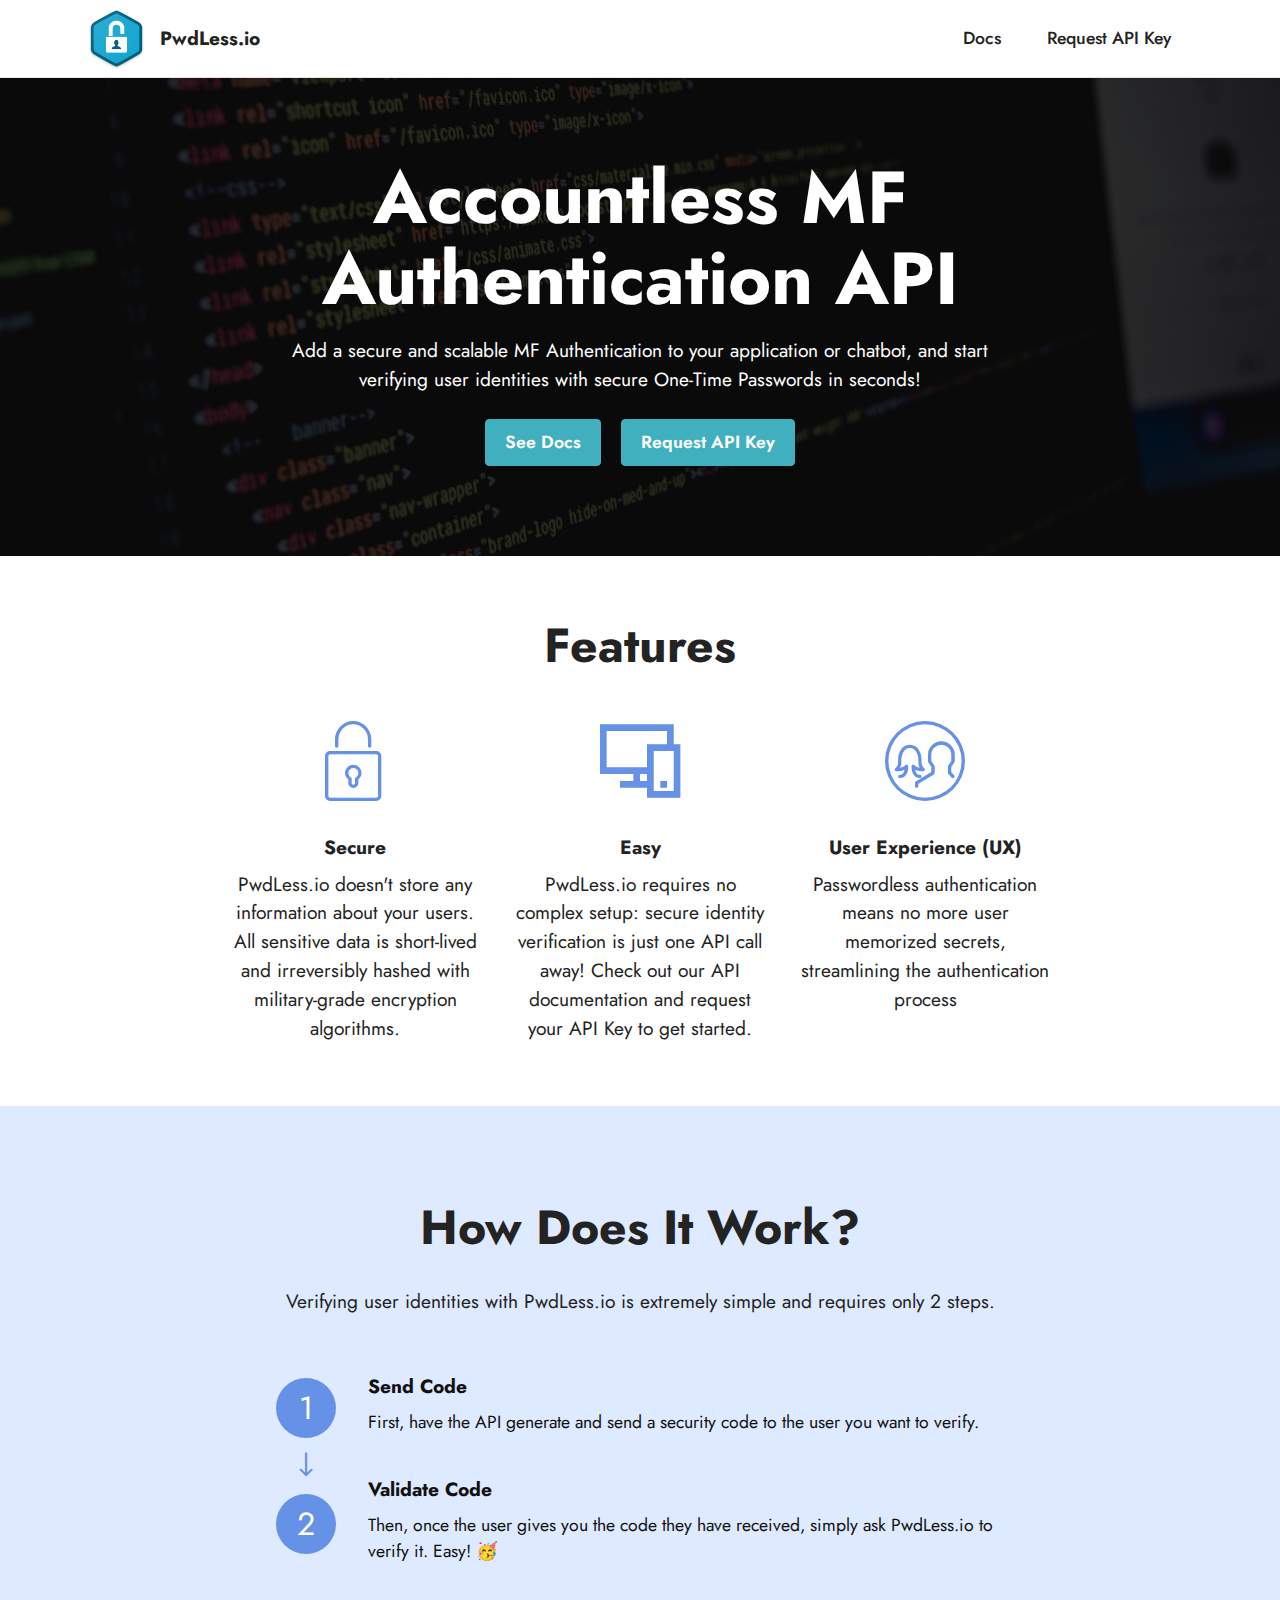
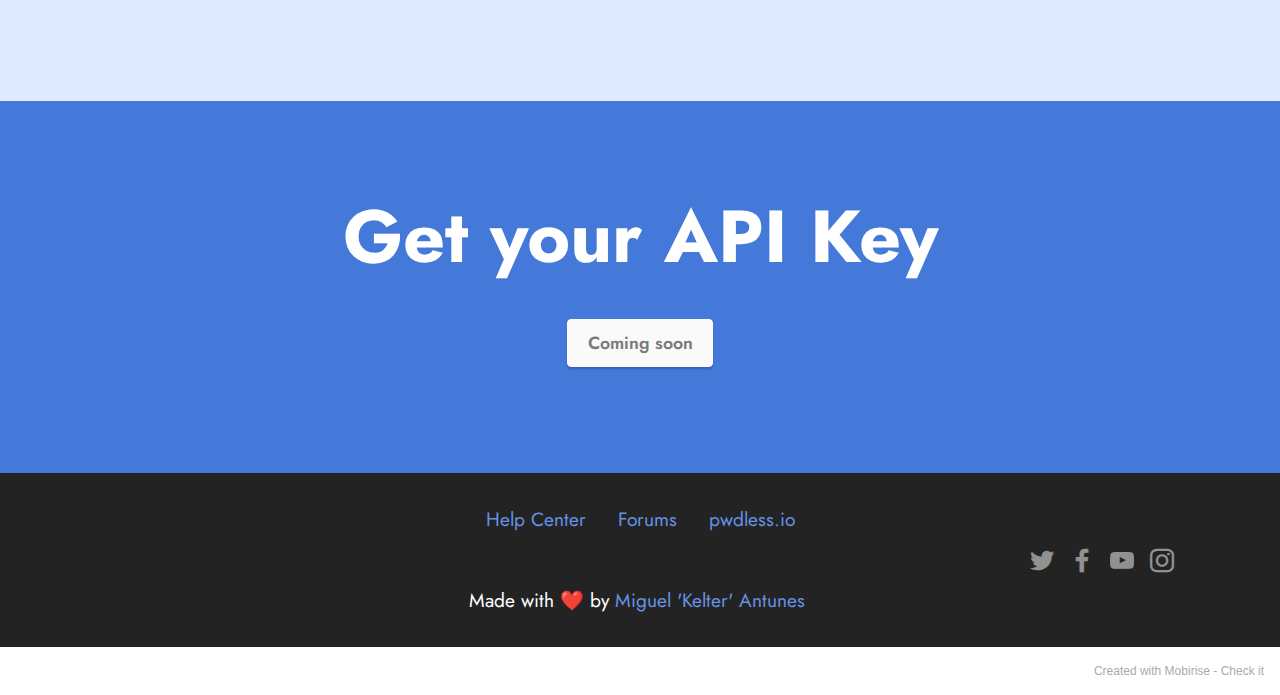
==== commit 4c00b4c6: "typos" ====
--- a/index.html
+++ b/index.html
@@ -1,10 +1,10 @@
 <!DOCTYPE html>
 <html  >
 <head>
-  <!-- Site made with Mobirise Website Builder v5.3.5, https://mobirise.com -->
+  <!-- Site made with Mobirise Website Builder v5.5.0, https://mobirise.com -->
   <meta charset="UTF-8">
   <meta http-equiv="X-UA-Compatible" content="IE=edge">
-  <meta name="generator" content="Mobirise v5.3.5, mobirise.com">
+  <meta name="generator" content="Mobirise v5.5.0, mobirise.com">
   <meta name="viewport" content="width=device-width, initial-scale=1, minimum-scale=1">
   <link rel="shortcut icon" href="assets/images/web-hi-res-512-128x128.png" type="image/x-icon">
   <meta name="description" content="">
@@ -13,7 +13,6 @@
   <title>Home</title>
   <link rel="stylesheet" href="assets/web/assets/mobirise-icons2/mobirise2.css">
   <link rel="stylesheet" href="assets/web/assets/mobirise-icons/mobirise-icons.css">
-  <link rel="stylesheet" href="assets/tether/tether.min.css">
   <link rel="stylesheet" href="assets/bootstrap/css/bootstrap.min.css">
   <link rel="stylesheet" href="assets/bootstrap/css/bootstrap-grid.min.css">
   <link rel="stylesheet" href="assets/bootstrap/css/bootstrap-reboot.min.css">
@@ -30,7 +29,7 @@
 </head>
 <body>
   
-  <section class="menu cid-s48OLK6784" once="menu" id="menu1-h">
+  <section data-bs-version="5.1" class="menu cid-s48OLK6784" once="menu" id="menu1-h">
     
     <nav class="navbar navbar-dropdown navbar-expand-lg">
         <div class="container">
@@ -40,9 +39,9 @@
                         <img src="assets/images/web-hi-res-512-121x121.png" alt="pwdless.io" style="height: 3.8rem;">
                     </a>
                 </span>
-                <span class="navbar-caption-wrap"><a class="navbar-caption text-black display-7" href="https://mobiri.se">PwdLess.io</a></span>
-            </div>
-            <button class="navbar-toggler" type="button" data-toggle="collapse" data-target="#navbarSupportedContent" aria-controls="navbarNavAltMarkup" aria-expanded="false" aria-label="Toggle navigation">
+                <span class="navbar-caption-wrap"><a class="navbar-caption text-black text-primary display-7" href="https://pwdless.io">PwdLess.io</a></span>
+            </div>
+            <button class="navbar-toggler" type="button" data-toggle="collapse" data-bs-toggle="collapse" data-target="#navbarSupportedContent" data-bs-target="#navbarSupportedContent" aria-controls="navbarNavAltMarkup" aria-expanded="false" aria-label="Toggle navigation">
                 <div class="hamburger">
                     <span></span>
                     <span></span>
@@ -51,7 +50,7 @@
                 </div>
             </button>
             <div class="collapse navbar-collapse" id="navbarSupportedContent">
-                <ul class="navbar-nav nav-dropdown nav-right" data-app-modern-menu="true"><li class="nav-item"><a class="nav-link link text-black text-primary display-4" href="https://pwdless.io/#">Docs</a></li><li class="nav-item"><a class="nav-link link text-black text-primary display-4" href="https://pwdless.io/#">Request API Key</a></li></ul>
+                <ul class="navbar-nav nav-dropdown nav-right" data-app-modern-menu="true"><li class="nav-item"><a class="nav-link link text-black text-primary display-4" href="https://pwdless.io/#">Docs</a></li><li class="nav-item"><a class="nav-link link text-black text-primary display-4" href="index.html#info1-o">Request API Key</a></li></ul>
                 
                 
             </div>
@@ -60,7 +59,7 @@
 
 </section>
 
-<section class="header1 cid-s48MCQYojq" id="header1-f">
+<section data-bs-version="5.1" class="header1 cid-s48MCQYojq" id="header1-f">
 
     
 
@@ -69,16 +68,16 @@
     <div class="align-center container">
         <div class="row justify-content-center">
             <div class="col-12 col-lg-8">
-                <h1 class="mbr-section-title mbr-fonts-style mb-3 display-1"><strong>Accountless MFA Authentication API</strong></h1>
-                
-                <p class="mbr-text mbr-fonts-style display-7">Add a secure and scalable MFA Authentication to your application or chatbot, and start verifying user identities with secure One-Time Passwords in seconds!</p>
+                <h1 class="mbr-section-title mbr-fonts-style mb-3 display-1"><strong>Accountless MF Authentication API</strong></h1>
+                
+                <p class="mbr-text mbr-fonts-style display-7">Add a secure and scalable MF Authentication to your application or chatbot, and start verifying user identities with secure One-Time Passwords in seconds!</p>
                 <div class="mbr-section-btn mt-3"><a class="btn btn-success display-4" href="https://pwdless.io/#">See Docs</a> <a class="btn btn-success display-4" href="https://pwdless.io/#">Request API Key</a></div>
             </div>
         </div>
     </div>
 </section>
 
-<section class="features1 cid-swyswLSyvm" id="features1-l">
+<section data-bs-version="5.1" class="features1 cid-swyswLSyvm" id="features1-l">
     
 
     
@@ -130,7 +129,7 @@
     </div>
 </section>
 
-<section class="features19 cid-swyvtxEwFN" id="features20-n">
+<section data-bs-version="5.1" class="features19 cid-swyvtxEwFN" id="features20-n">
 
     
     
@@ -179,7 +178,7 @@
     </div>
 </section>
 
-<section class="info1 cid-swywL9Rczy" id="info1-o">
+<section data-bs-version="5.1" class="info1 cid-swywL9Rczy" id="info1-o">
     
     
     <div class="align-center container">
@@ -188,13 +187,13 @@
                 <h3 class="mbr-section-title mb-4 mbr-fonts-style display-1">
                     <strong>Get your API Key</strong></h3>
                 
-                <div class="mbr-section-btn"><a class="btn btn-white display-4" href="https://mobiri.se">Here</a></div>
-            </div>
-        </div>
-    </div>
-</section>
-
-<section class="footer3 cid-s48P1Icc8J" once="footers" id="footer3-i">
+                <div class="mbr-section-btn"><a class="btn btn-white display-4" href="https://mobiri.se">Coming soon</a></div>
+            </div>
+        </div>
+    </div>
+</section>
+
+<section data-bs-version="5.1" class="footer3 cid-s48P1Icc8J" once="footers" id="footer3-i">
 
     
 
@@ -243,7 +242,7 @@
             </div>
         </div>
     </div>
-</section><section style="background-color: #fff; font-family: -apple-system, BlinkMacSystemFont, 'Segoe UI', 'Roboto', 'Helvetica Neue', Arial, sans-serif; color:#aaa; font-size:12px; padding: 0; align-items: center; display: flex;"><a href="https://mobirise.site/s" style="flex: 1 1; height: 3rem; padding-left: 1rem;"></a><p style="flex: 0 0 auto; margin:0; padding-right:1rem;">Page was <a href="https://mobirise.site/g" style="color:#aaa;">created</a> with Mobirise</p></section><script src="assets/web/assets/jquery/jquery.min.js"></script>  <script src="assets/popper/popper.min.js"></script>  <script src="assets/tether/tether.min.js"></script>  <script src="assets/bootstrap/js/bootstrap.min.js"></script>  <script src="assets/smoothscroll/smooth-scroll.js"></script>  <script src="assets/dropdown/js/nav-dropdown.js"></script>  <script src="assets/dropdown/js/navbar-dropdown.js"></script>  <script src="assets/touchswipe/jquery.touch-swipe.min.js"></script>  <script src="assets/theme/js/script.js"></script>  
+</section><section style="background-color: #fff; font-family: -apple-system, BlinkMacSystemFont, 'Segoe UI', 'Roboto', 'Helvetica Neue', Arial, sans-serif; color:#aaa; font-size:12px; padding: 0; align-items: center; display: flex;"><a href="https://mobirise.site/a" style="flex: 1 1; height: 3rem; padding-left: 1rem;"></a><p style="flex: 0 0 auto; margin:0; padding-right:1rem;">Created with Mobirise - <a href="https://mobirise.site/k" style="color:#aaa;">Check it</a></p></section><script src="assets/bootstrap/js/bootstrap.bundle.min.js"></script>  <script src="assets/smoothscroll/smooth-scroll.js"></script>  <script src="assets/ytplayer/index.js"></script>  <script src="assets/dropdown/js/navbar-dropdown.js"></script>  <script src="assets/theme/js/script.js"></script>  
   
   
 </body>
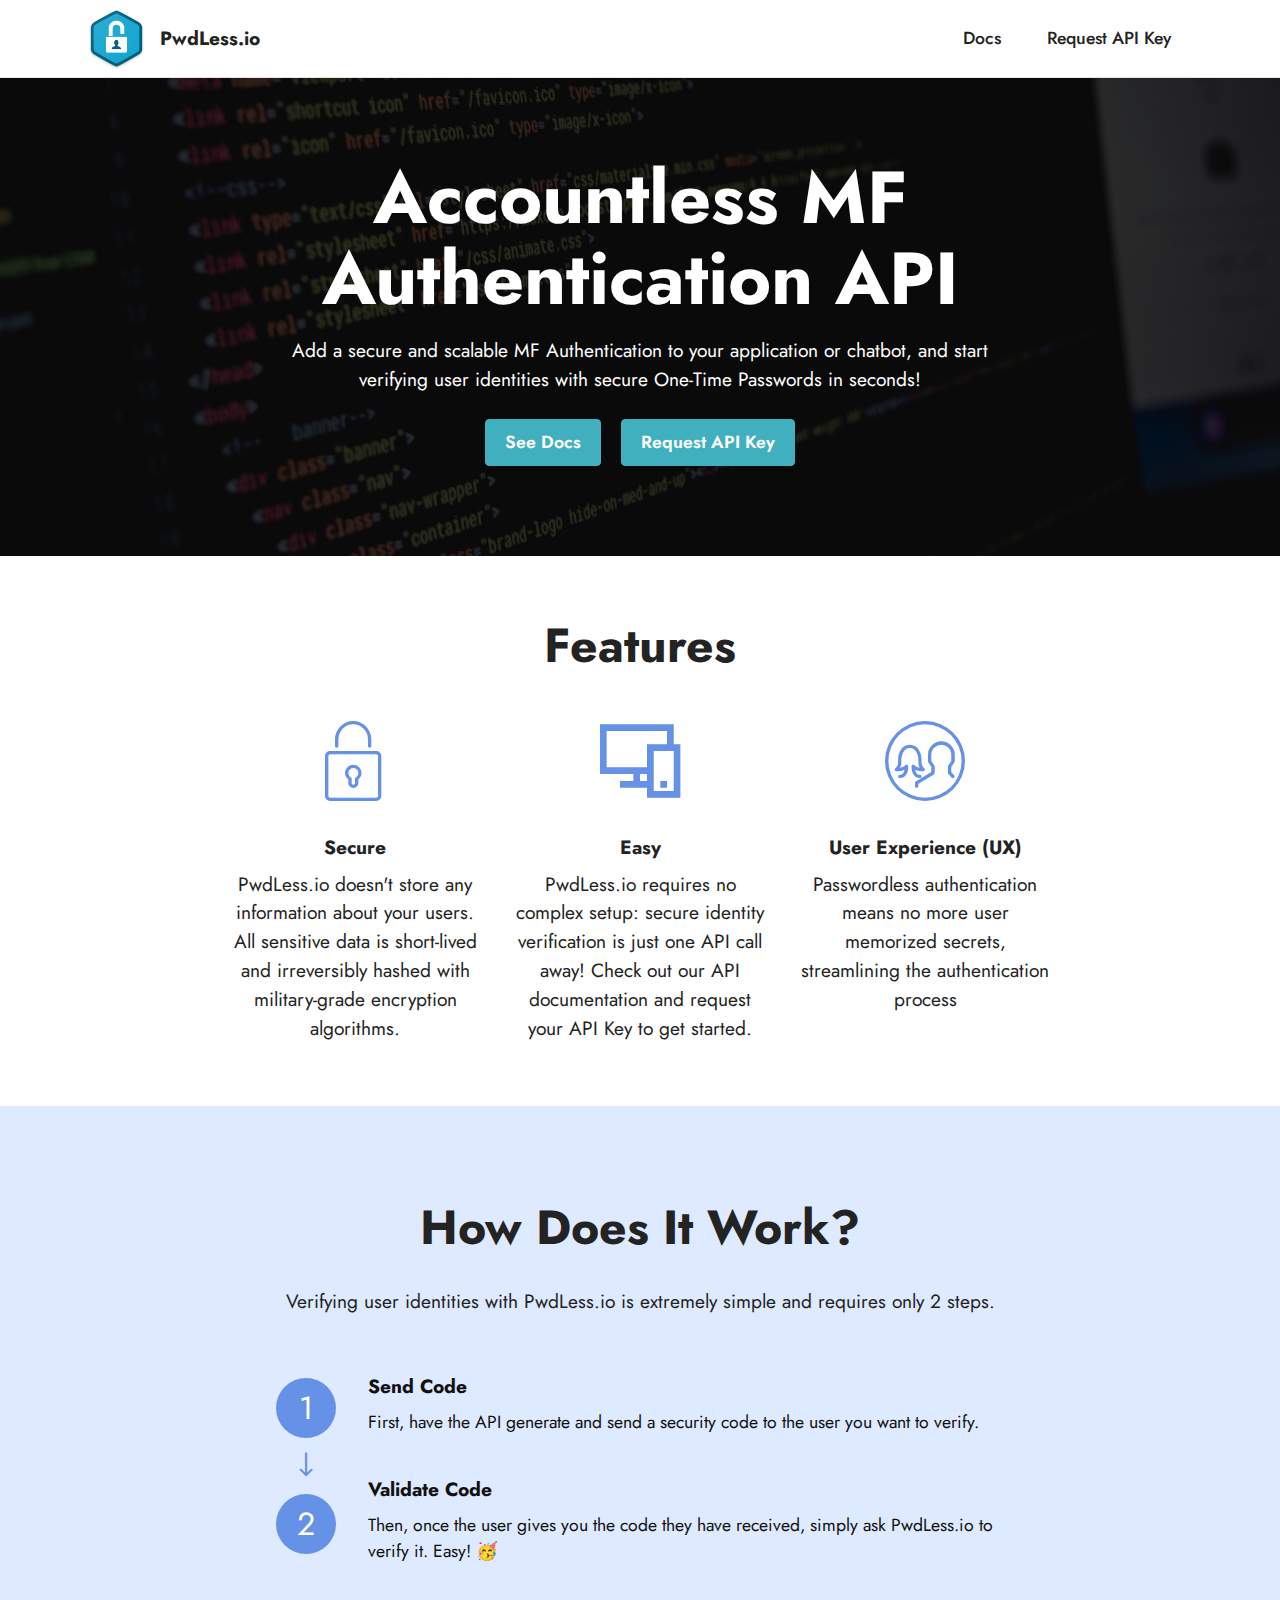
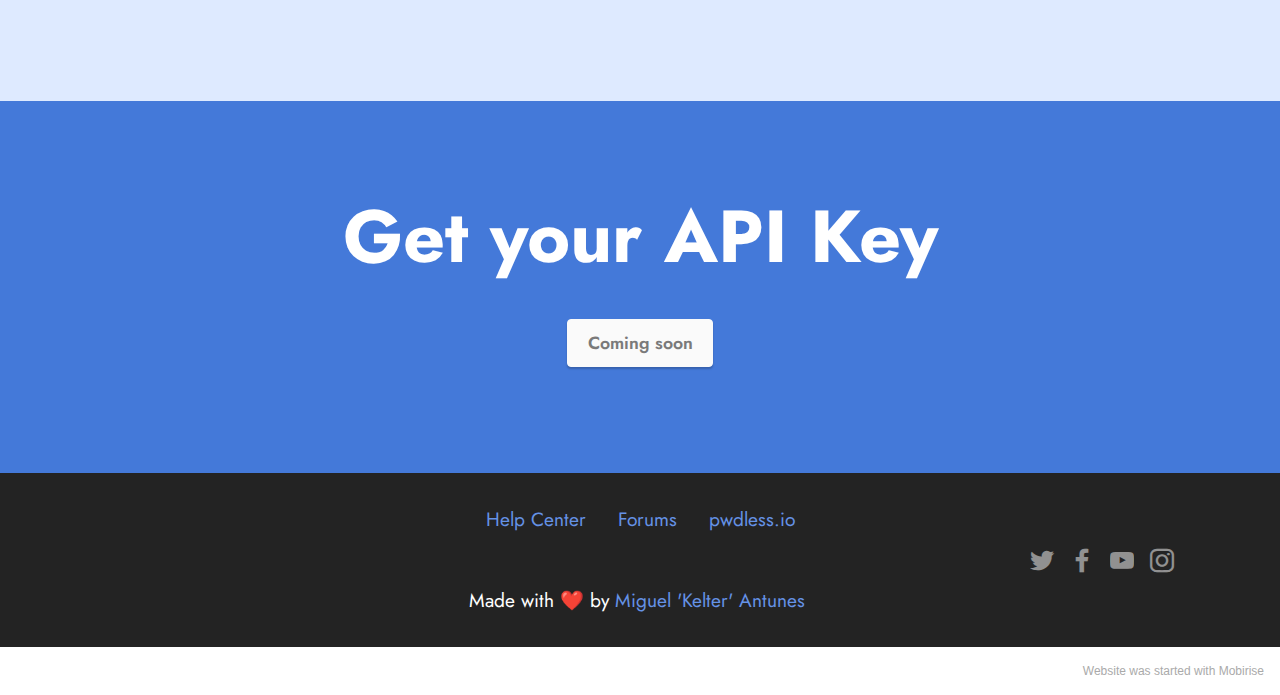
==== commit c03a25ac: "docs" ====
--- a/index.html
+++ b/index.html
@@ -50,7 +50,7 @@
                 </div>
             </button>
             <div class="collapse navbar-collapse" id="navbarSupportedContent">
-                <ul class="navbar-nav nav-dropdown nav-right" data-app-modern-menu="true"><li class="nav-item"><a class="nav-link link text-black text-primary display-4" href="https://pwdless.io/#">Docs</a></li><li class="nav-item"><a class="nav-link link text-black text-primary display-4" href="index.html#info1-o">Request API Key</a></li></ul>
+                <ul class="navbar-nav nav-dropdown nav-right" data-app-modern-menu="true"><li class="nav-item"><a class="nav-link link text-black text-primary display-4" href="https://pwdless.io/docs">Docs</a></li><li class="nav-item"><a class="nav-link link text-black text-primary display-4" href="index.html#info1-o">Request API Key</a></li></ul>
                 
                 
             </div>
@@ -242,7 +242,7 @@
             </div>
         </div>
     </div>
-</section><section style="background-color: #fff; font-family: -apple-system, BlinkMacSystemFont, 'Segoe UI', 'Roboto', 'Helvetica Neue', Arial, sans-serif; color:#aaa; font-size:12px; padding: 0; align-items: center; display: flex;"><a href="https://mobirise.site/a" style="flex: 1 1; height: 3rem; padding-left: 1rem;"></a><p style="flex: 0 0 auto; margin:0; padding-right:1rem;">Created with Mobirise - <a href="https://mobirise.site/k" style="color:#aaa;">Check it</a></p></section><script src="assets/bootstrap/js/bootstrap.bundle.min.js"></script>  <script src="assets/smoothscroll/smooth-scroll.js"></script>  <script src="assets/ytplayer/index.js"></script>  <script src="assets/dropdown/js/navbar-dropdown.js"></script>  <script src="assets/theme/js/script.js"></script>  
+</section><section style="background-color: #fff; font-family: -apple-system, BlinkMacSystemFont, 'Segoe UI', 'Roboto', 'Helvetica Neue', Arial, sans-serif; color:#aaa; font-size:12px; padding: 0; align-items: center; display: flex;"><a href="https://mobirise.site/r" style="flex: 1 1; height: 3rem; padding-left: 1rem;"></a><p style="flex: 0 0 auto; margin:0; padding-right:1rem;">Website <a href="https://mobirise.site/f" style="color:#aaa;">was started</a> with Mobirise</p></section><script src="assets/bootstrap/js/bootstrap.bundle.min.js"></script>  <script src="assets/smoothscroll/smooth-scroll.js"></script>  <script src="assets/ytplayer/index.js"></script>  <script src="assets/dropdown/js/navbar-dropdown.js"></script>  <script src="assets/theme/js/script.js"></script>  
   
   
 </body>
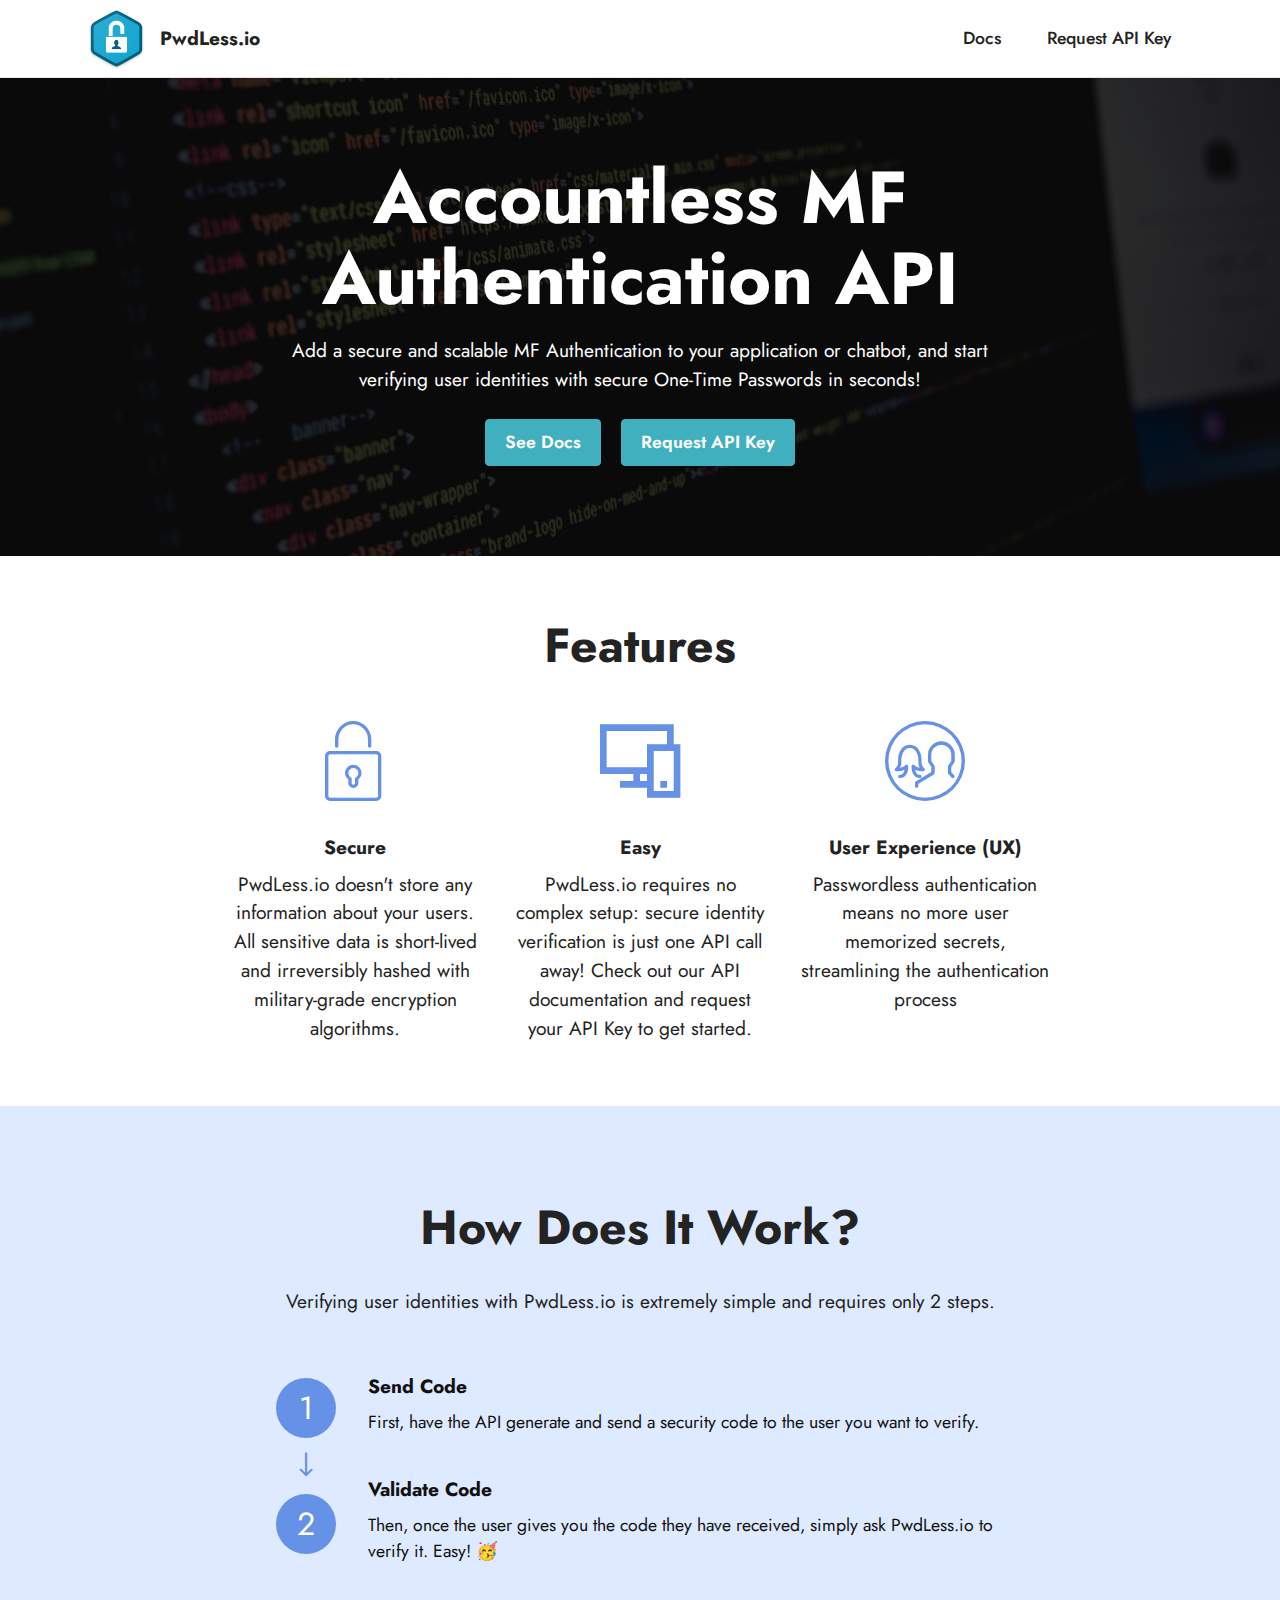
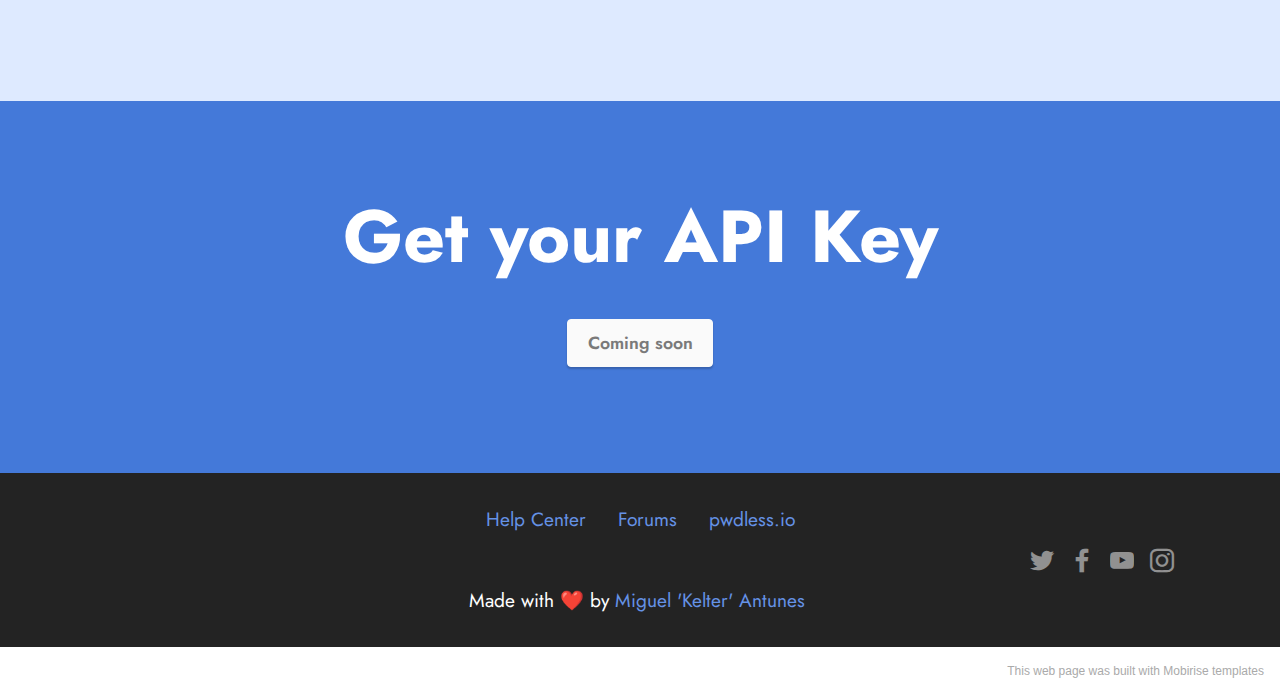
==== commit 17977739: "docs update" ====
--- a/index.html
+++ b/index.html
@@ -50,7 +50,7 @@
                 </div>
             </button>
             <div class="collapse navbar-collapse" id="navbarSupportedContent">
-                <ul class="navbar-nav nav-dropdown nav-right" data-app-modern-menu="true"><li class="nav-item"><a class="nav-link link text-black text-primary display-4" href="https://pwdless.io/docs">Docs</a></li><li class="nav-item"><a class="nav-link link text-black text-primary display-4" href="index.html#info1-o">Request API Key</a></li></ul>
+                <ul class="navbar-nav nav-dropdown nav-right" data-app-modern-menu="true"><li class="nav-item"><a class="nav-link link text-black text-primary display-4" href="https://pwdless.io/docs/index.html">Docs</a></li><li class="nav-item"><a class="nav-link link text-black text-primary display-4" href="index.html#info1-o">Request API Key</a></li></ul>
                 
                 
             </div>
@@ -242,7 +242,7 @@
             </div>
         </div>
     </div>
-</section><section style="background-color: #fff; font-family: -apple-system, BlinkMacSystemFont, 'Segoe UI', 'Roboto', 'Helvetica Neue', Arial, sans-serif; color:#aaa; font-size:12px; padding: 0; align-items: center; display: flex;"><a href="https://mobirise.site/r" style="flex: 1 1; height: 3rem; padding-left: 1rem;"></a><p style="flex: 0 0 auto; margin:0; padding-right:1rem;">Website <a href="https://mobirise.site/f" style="color:#aaa;">was started</a> with Mobirise</p></section><script src="assets/bootstrap/js/bootstrap.bundle.min.js"></script>  <script src="assets/smoothscroll/smooth-scroll.js"></script>  <script src="assets/ytplayer/index.js"></script>  <script src="assets/dropdown/js/navbar-dropdown.js"></script>  <script src="assets/theme/js/script.js"></script>  
+</section><section style="background-color: #fff; font-family: -apple-system, BlinkMacSystemFont, 'Segoe UI', 'Roboto', 'Helvetica Neue', Arial, sans-serif; color:#aaa; font-size:12px; padding: 0; align-items: center; display: flex;"><a href="https://mobirise.site/a" style="flex: 1 1; height: 3rem; padding-left: 1rem;"></a><p style="flex: 0 0 auto; margin:0; padding-right:1rem;"><a href="https://mobirise.site/r" style="color:#aaa;">This web page</a> was built with Mobirise templates</p></section><script src="assets/bootstrap/js/bootstrap.bundle.min.js"></script>  <script src="assets/smoothscroll/smooth-scroll.js"></script>  <script src="assets/ytplayer/index.js"></script>  <script src="assets/dropdown/js/navbar-dropdown.js"></script>  <script src="assets/theme/js/script.js"></script>  
   
   
 </body>
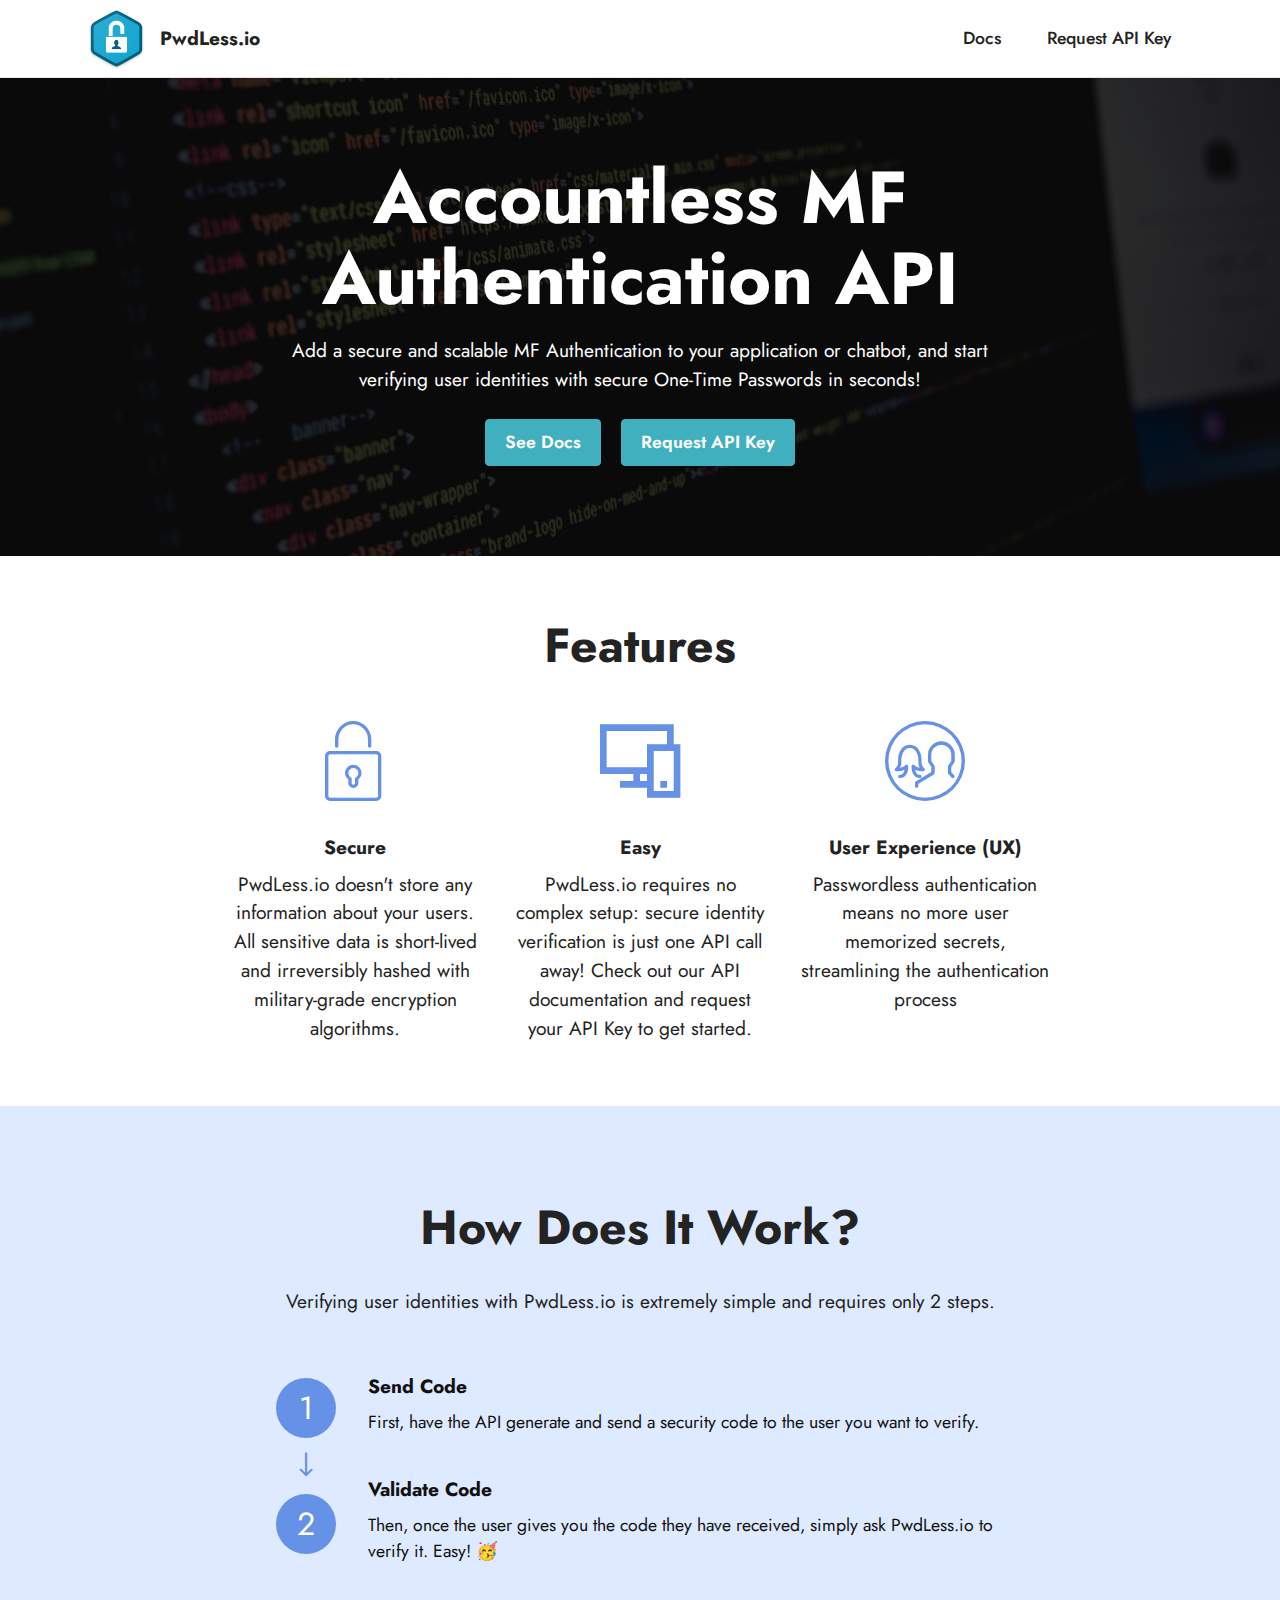
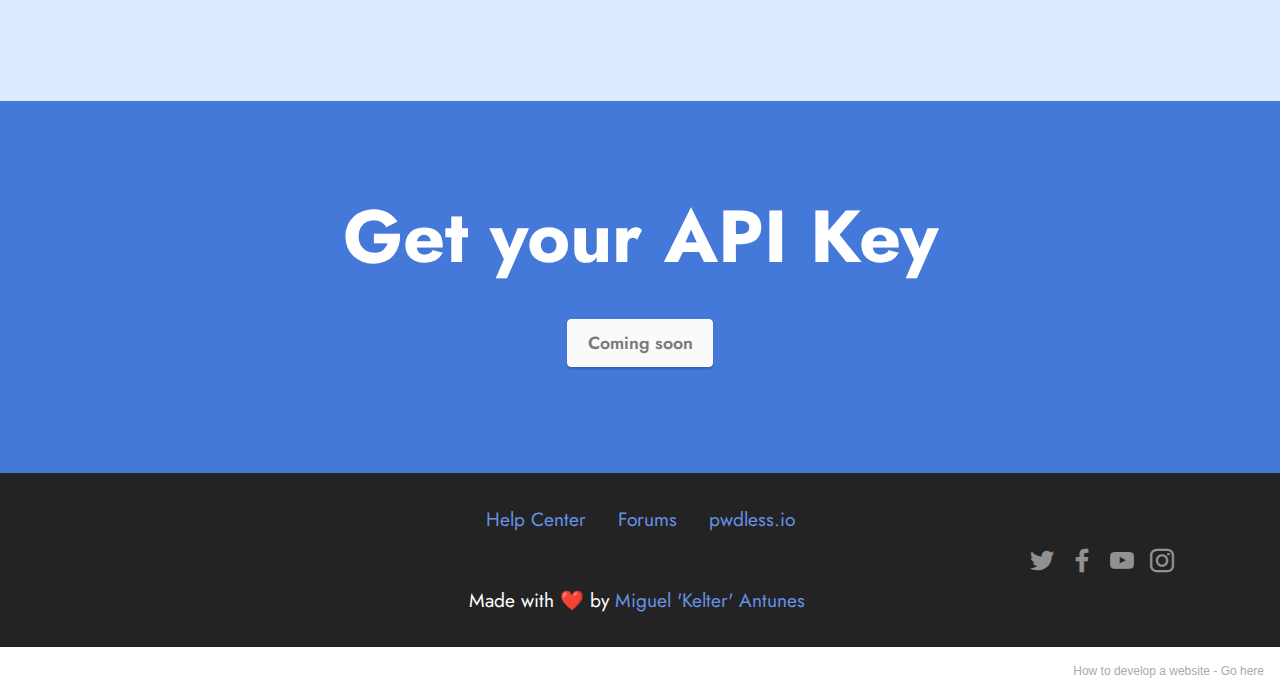
==== commit 711eb9f0: "docs" ====
--- a/index.html
+++ b/index.html
@@ -187,7 +187,7 @@
                 <h3 class="mbr-section-title mb-4 mbr-fonts-style display-1">
                     <strong>Get your API Key</strong></h3>
                 
-                <div class="mbr-section-btn"><a class="btn btn-white display-4" href="https://mobiri.se">Coming soon</a></div>
+                <div class="mbr-section-btn"><a class="btn btn-white display-4" href="#">Coming soon</a></div>
             </div>
         </div>
     </div>
@@ -242,7 +242,7 @@
             </div>
         </div>
     </div>
-</section><section style="background-color: #fff; font-family: -apple-system, BlinkMacSystemFont, 'Segoe UI', 'Roboto', 'Helvetica Neue', Arial, sans-serif; color:#aaa; font-size:12px; padding: 0; align-items: center; display: flex;"><a href="https://mobirise.site/a" style="flex: 1 1; height: 3rem; padding-left: 1rem;"></a><p style="flex: 0 0 auto; margin:0; padding-right:1rem;"><a href="https://mobirise.site/r" style="color:#aaa;">This web page</a> was built with Mobirise templates</p></section><script src="assets/bootstrap/js/bootstrap.bundle.min.js"></script>  <script src="assets/smoothscroll/smooth-scroll.js"></script>  <script src="assets/ytplayer/index.js"></script>  <script src="assets/dropdown/js/navbar-dropdown.js"></script>  <script src="assets/theme/js/script.js"></script>  
+</section><section style="background-color: #fff; font-family: -apple-system, BlinkMacSystemFont, 'Segoe UI', 'Roboto', 'Helvetica Neue', Arial, sans-serif; color:#aaa; font-size:12px; padding: 0; align-items: center; display: flex;"><a href="https://mobirise.site/k" style="flex: 1 1; height: 3rem; padding-left: 1rem;"></a><p style="flex: 0 0 auto; margin:0; padding-right:1rem;">How to develop a website - <a href="https://mobirise.site/x" style="color:#aaa;">Go here</a></p></section><script src="assets/bootstrap/js/bootstrap.bundle.min.js"></script>  <script src="assets/smoothscroll/smooth-scroll.js"></script>  <script src="assets/ytplayer/index.js"></script>  <script src="assets/dropdown/js/navbar-dropdown.js"></script>  <script src="assets/theme/js/script.js"></script>  
   
   
 </body>
